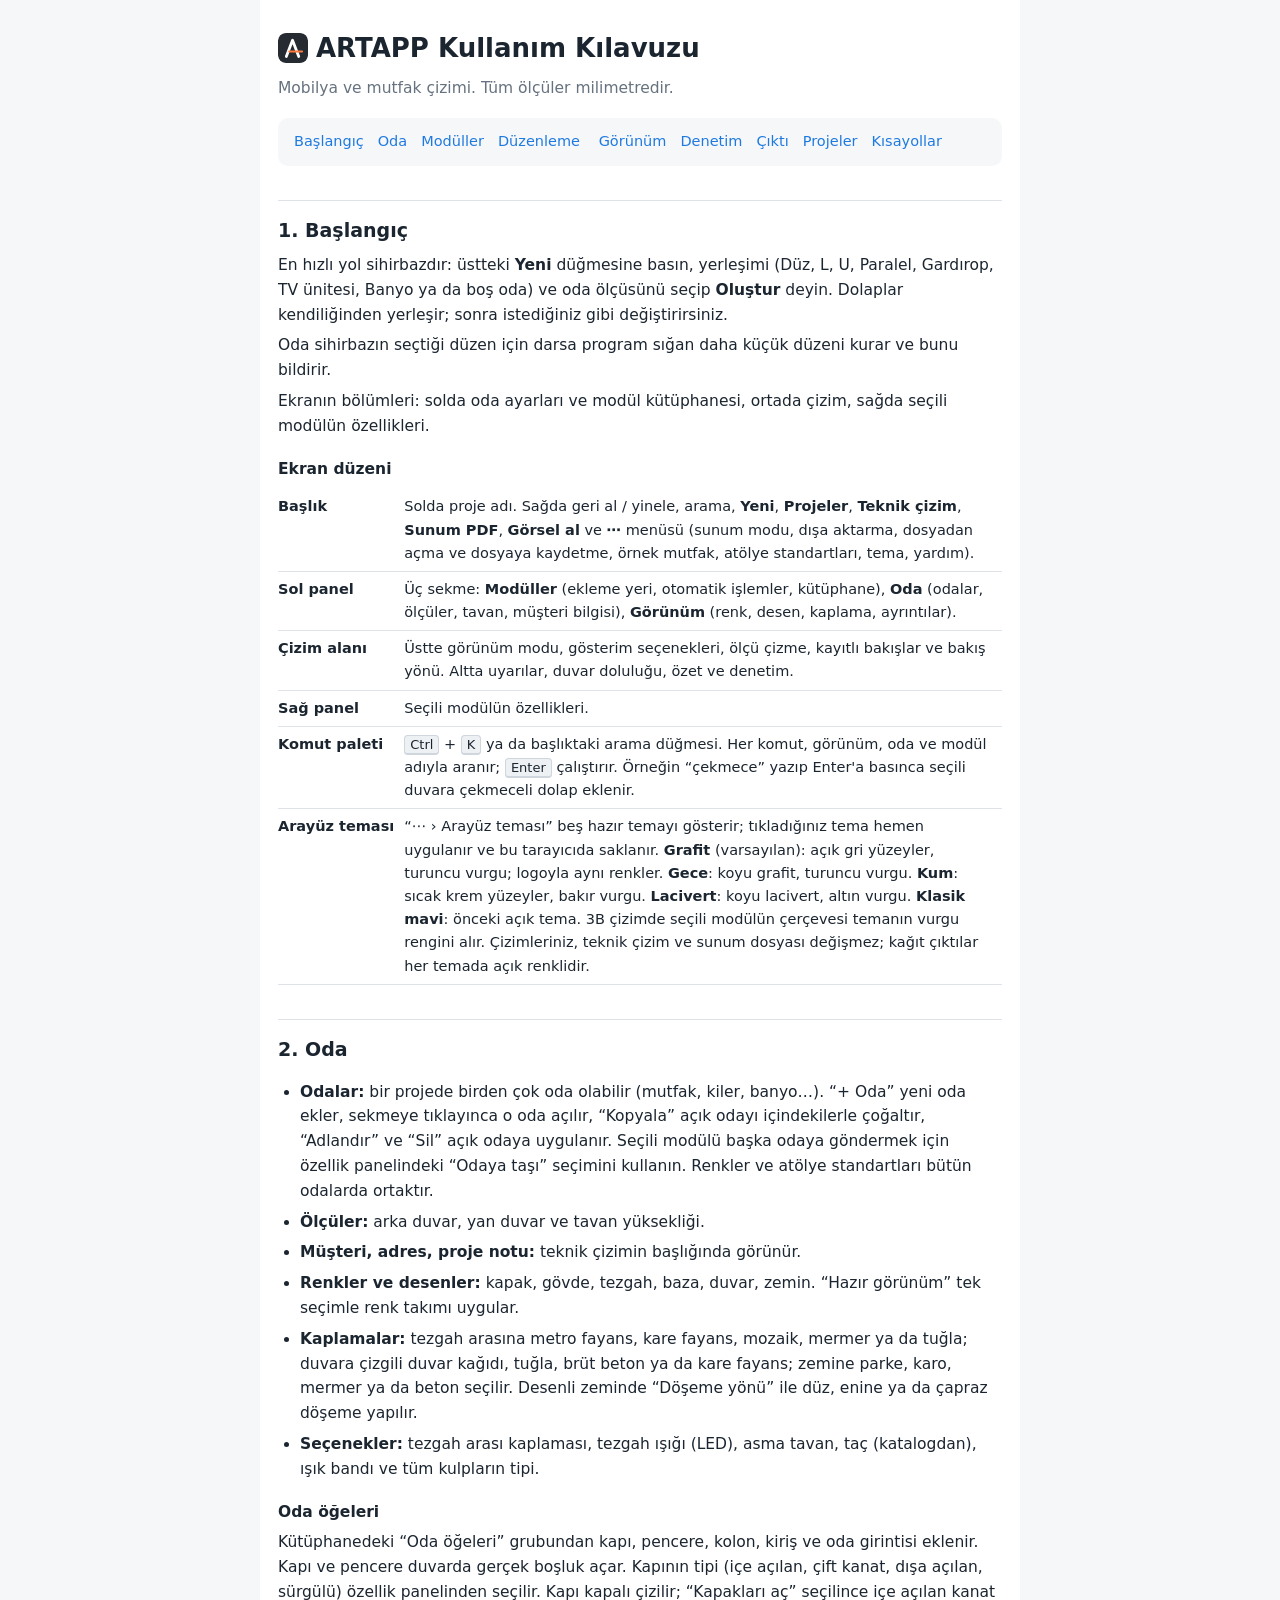
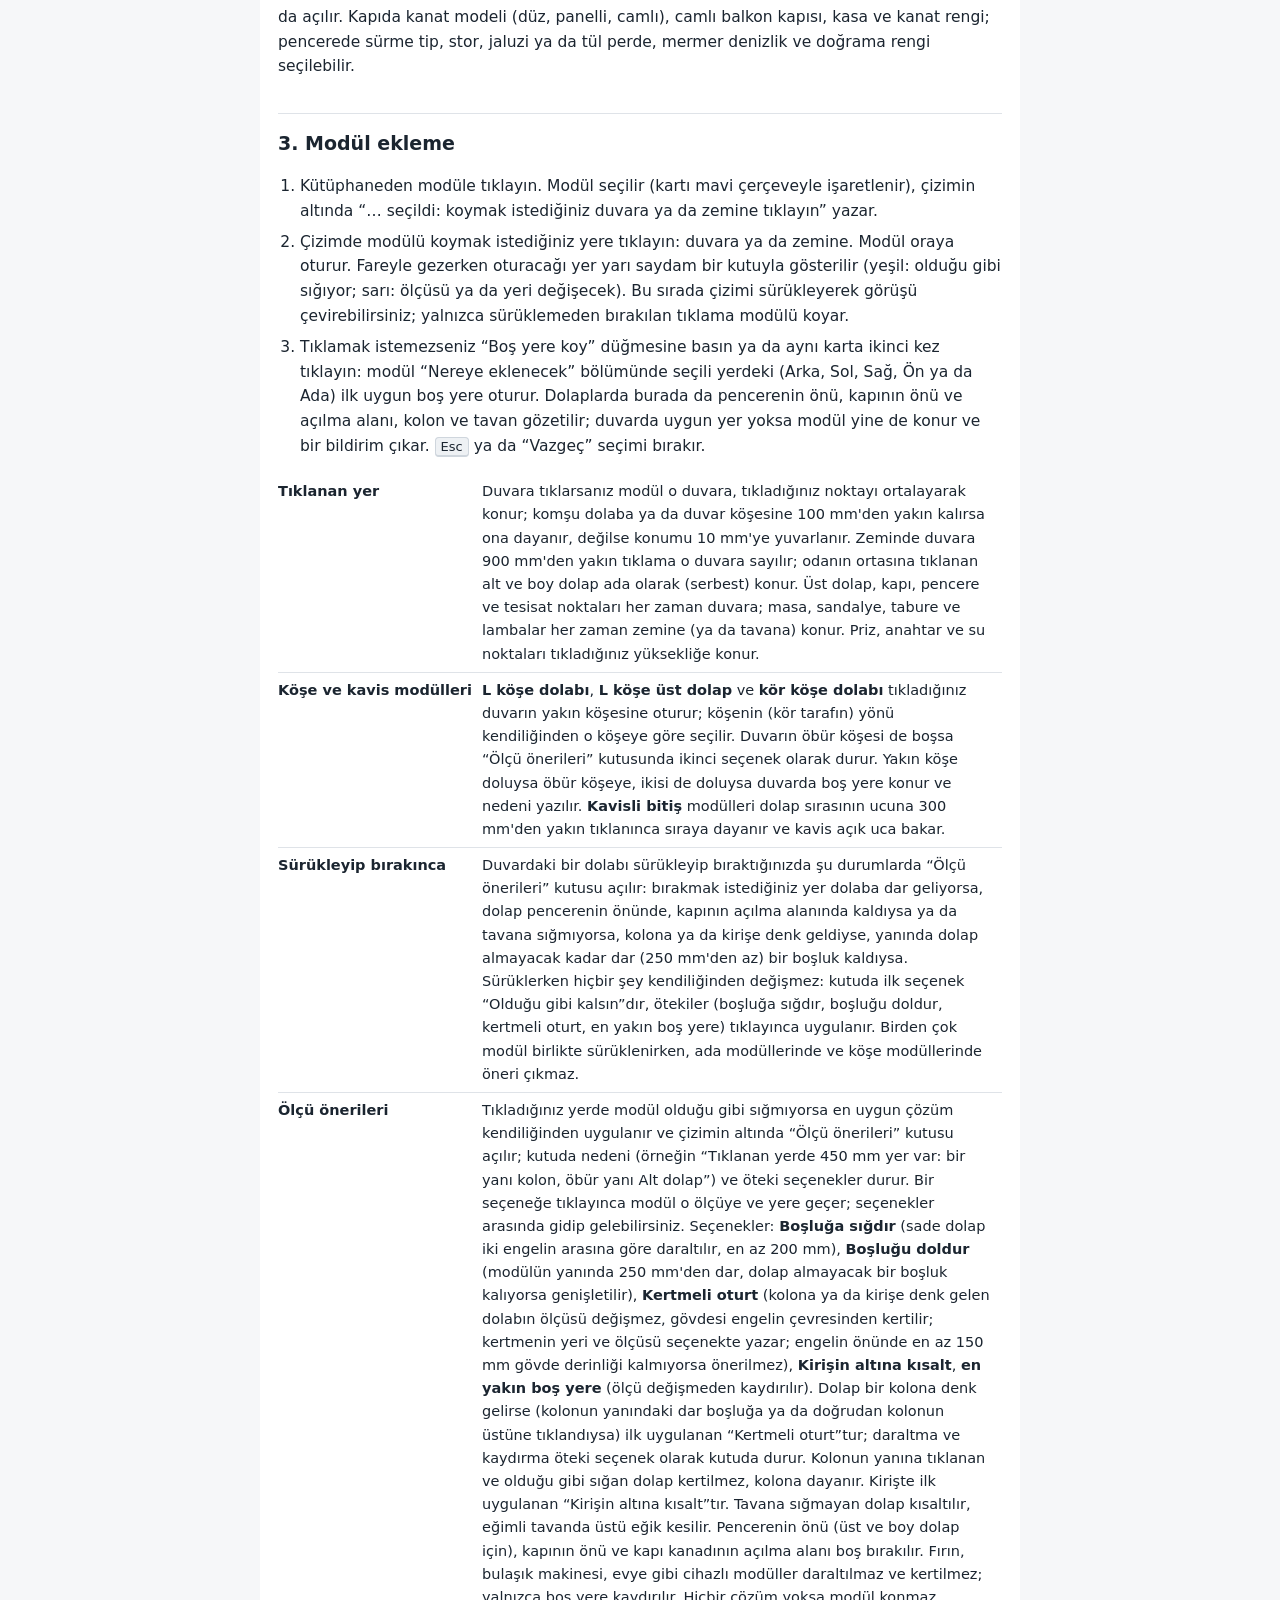
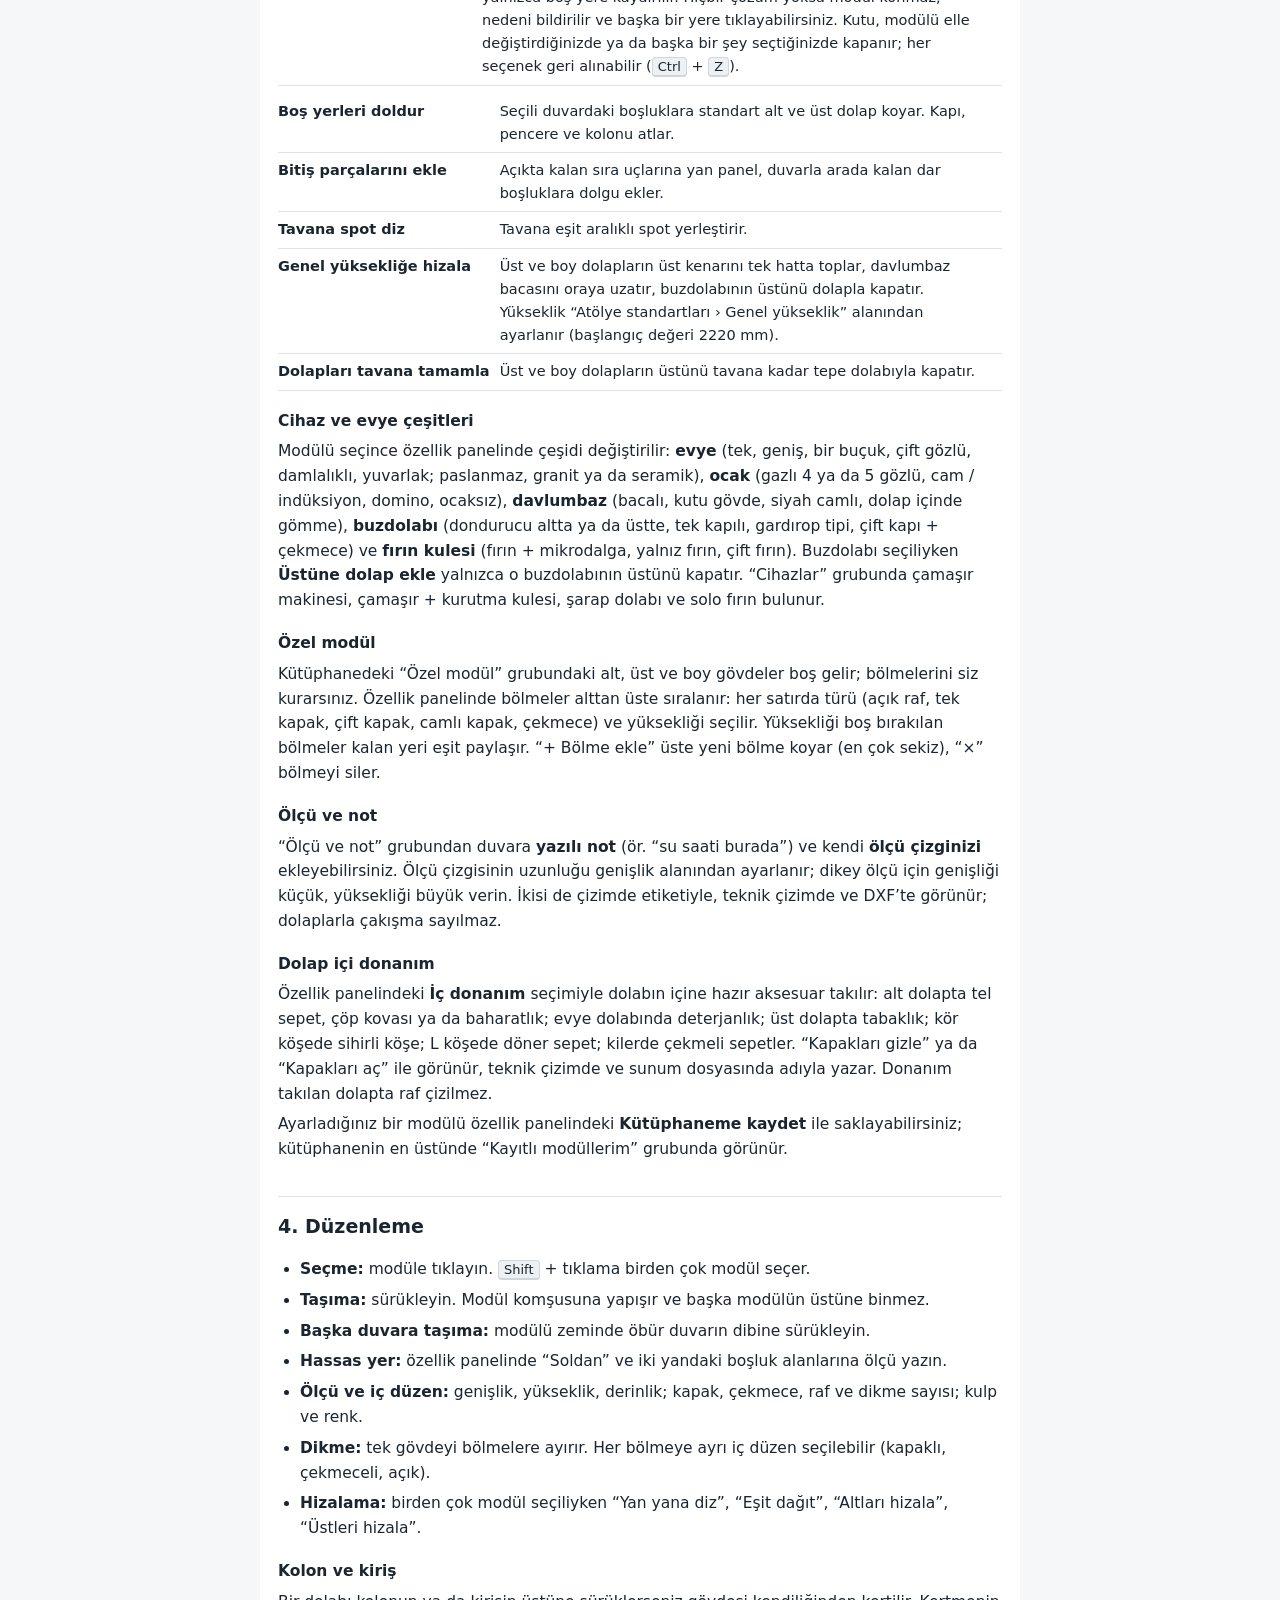
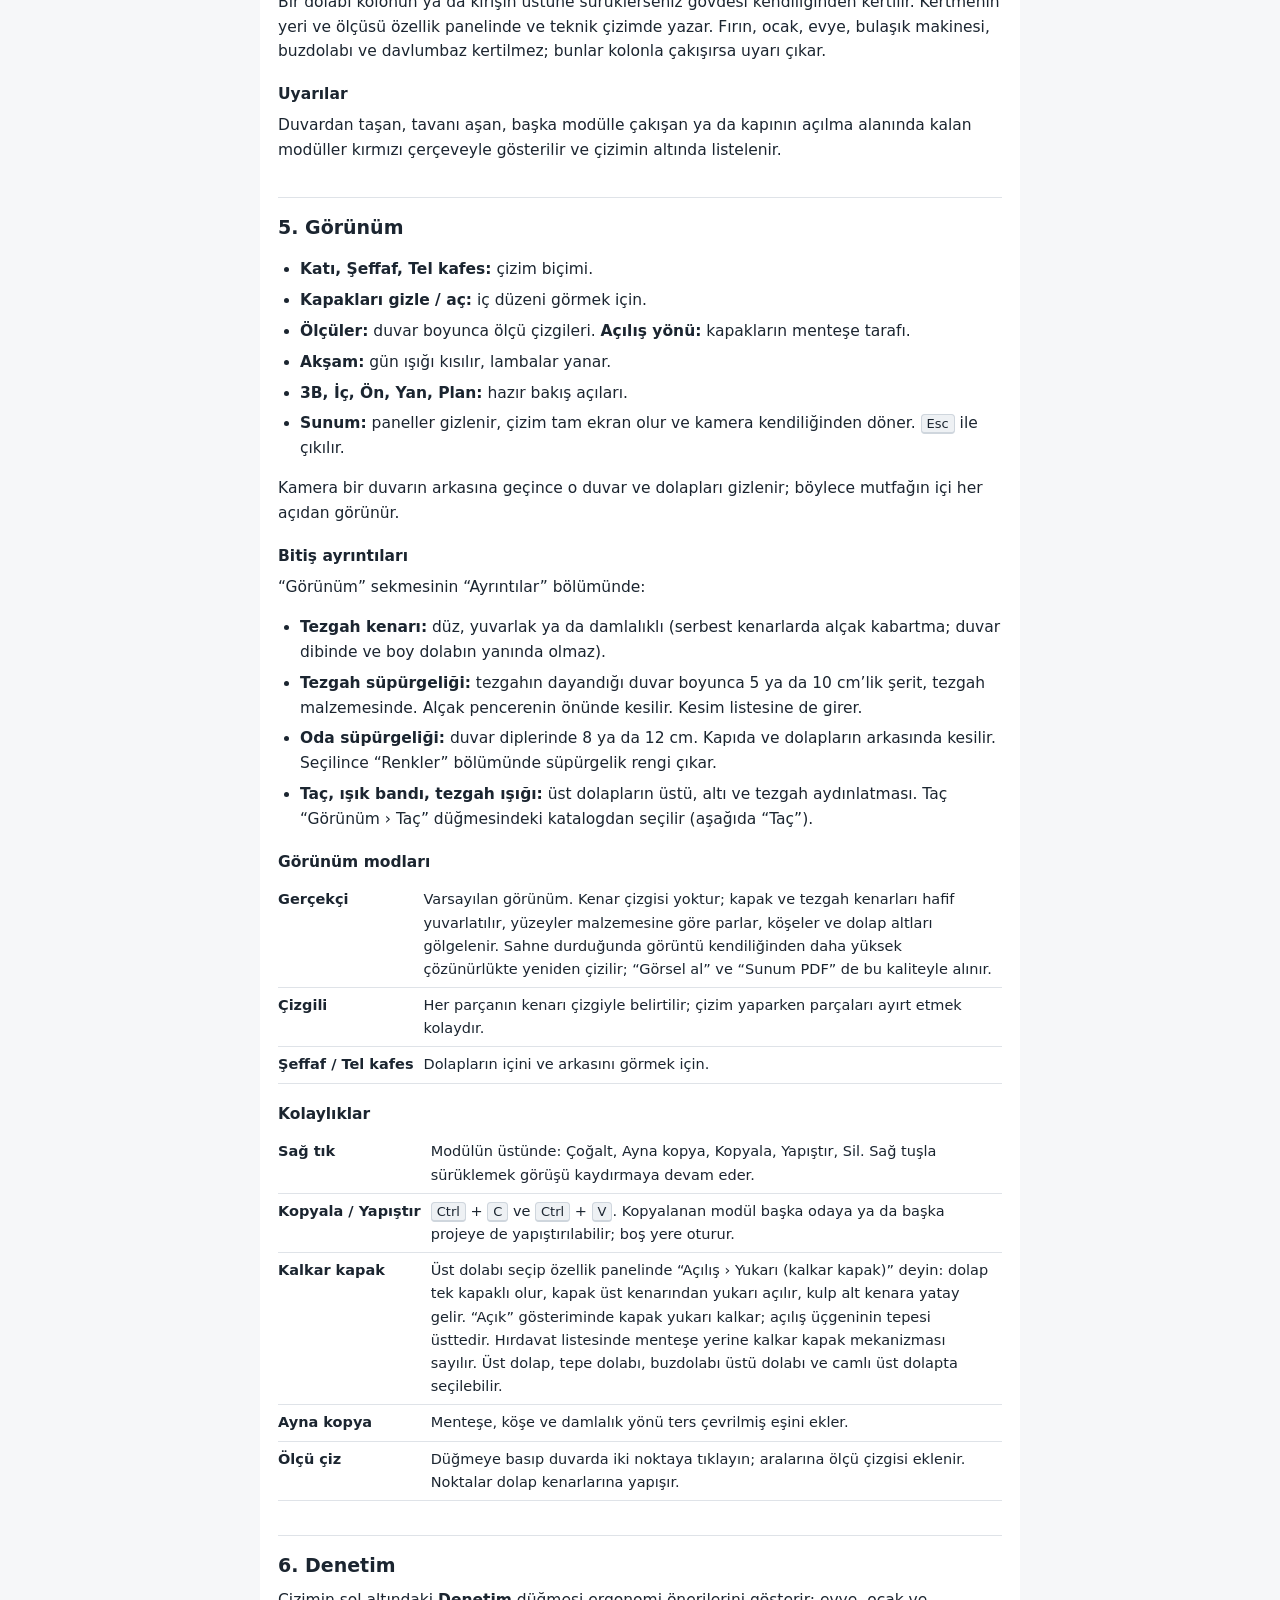
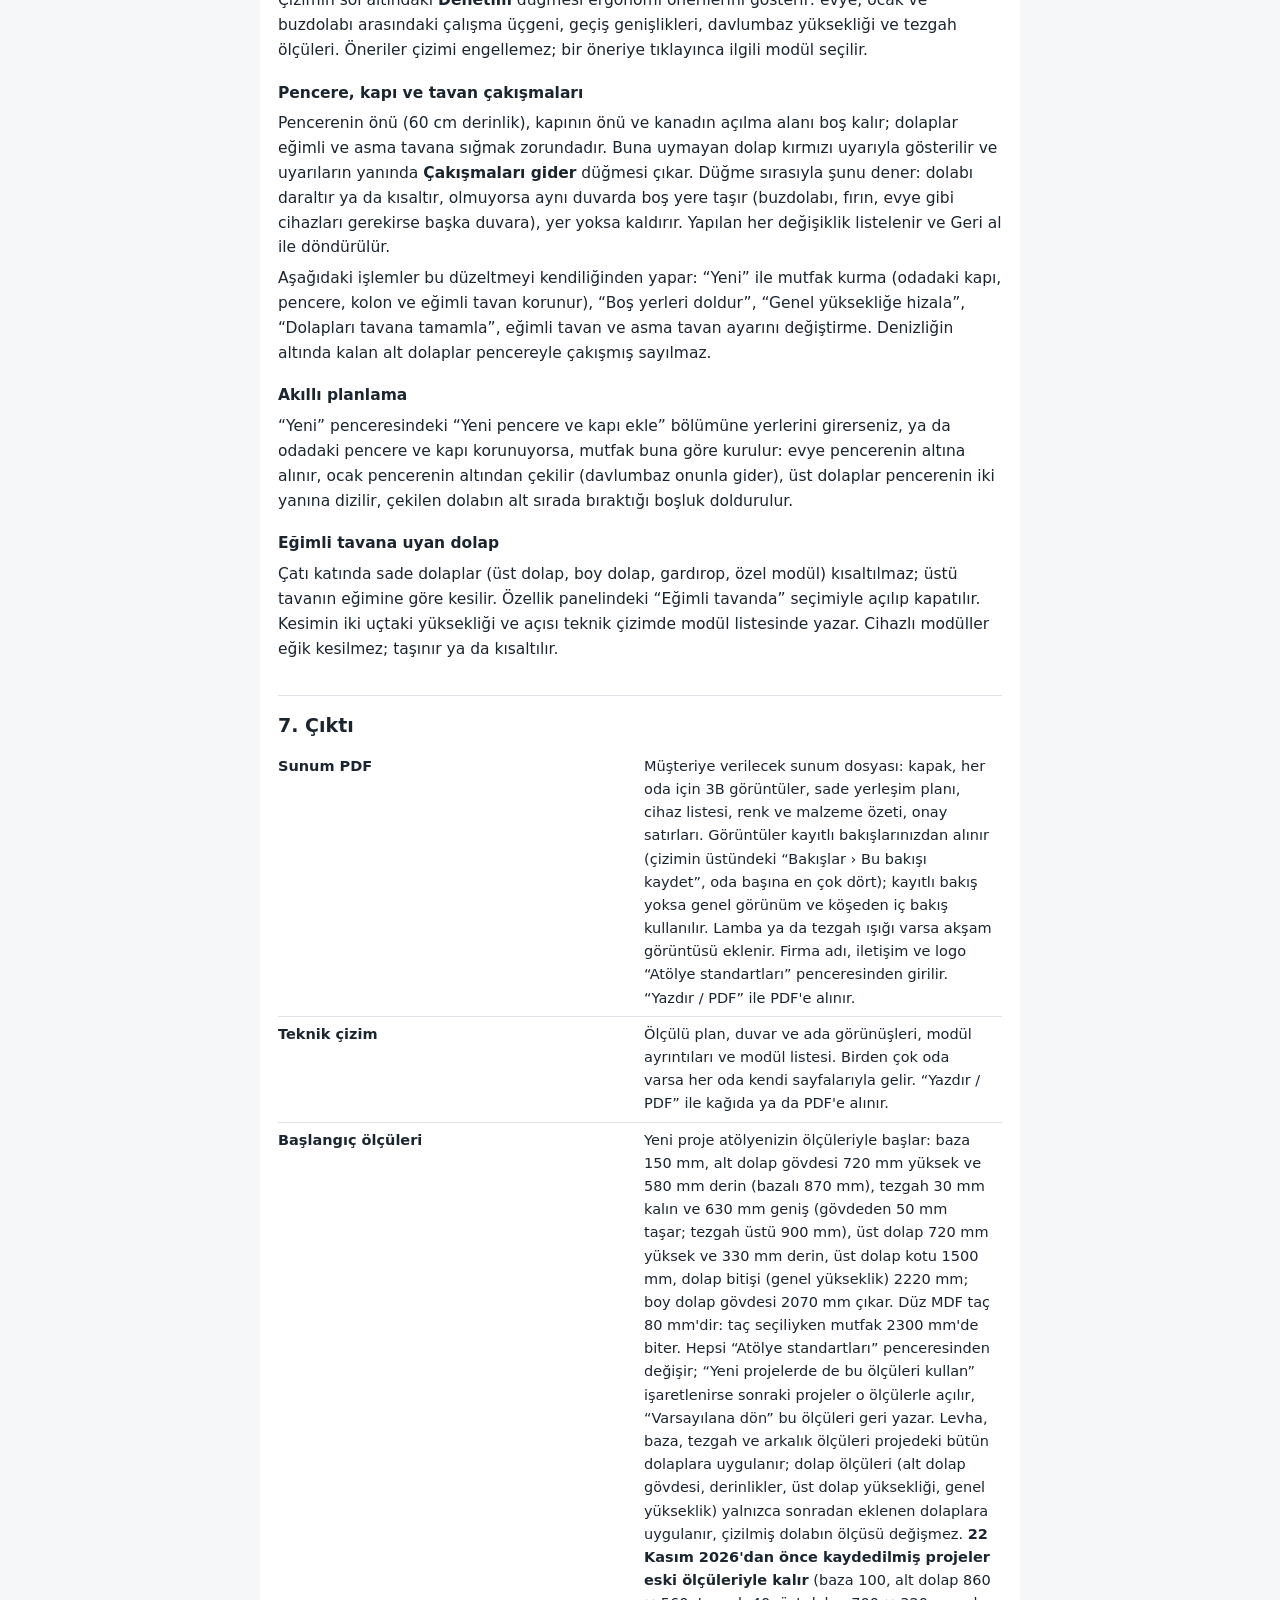
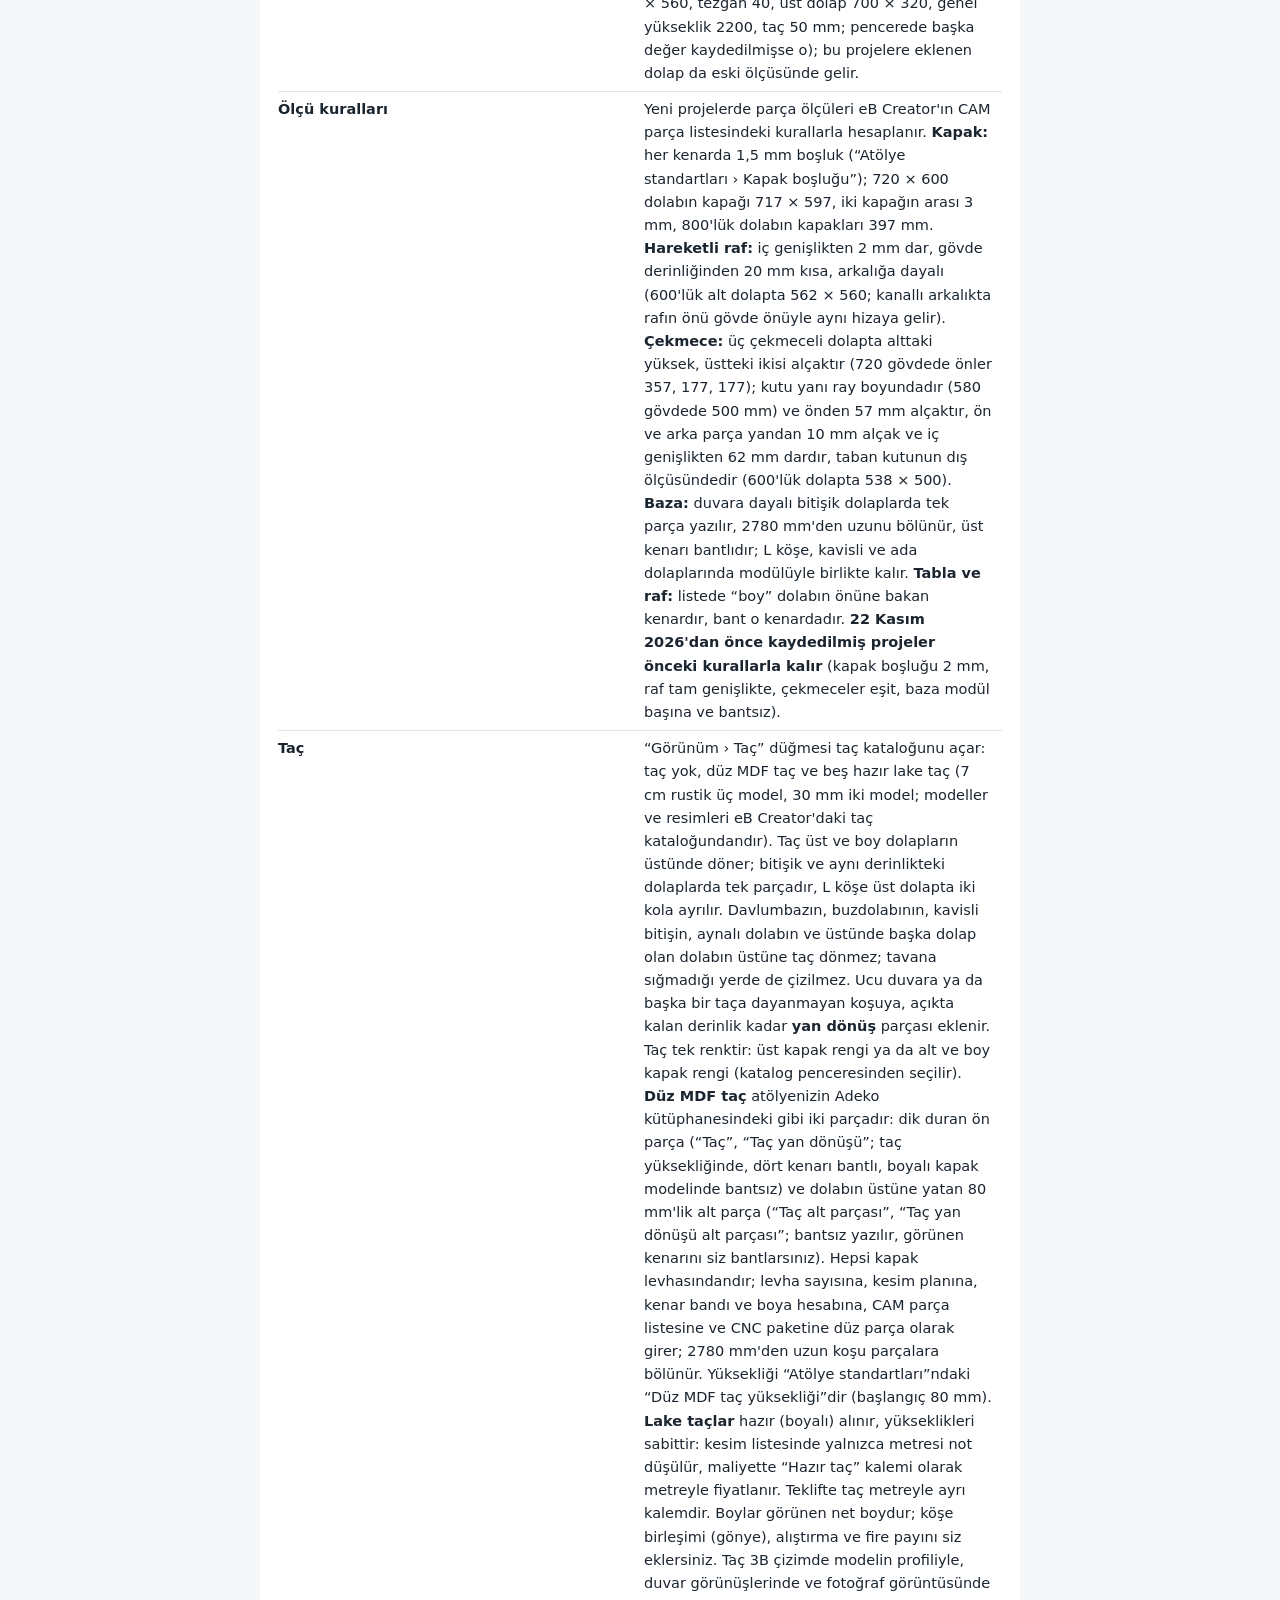
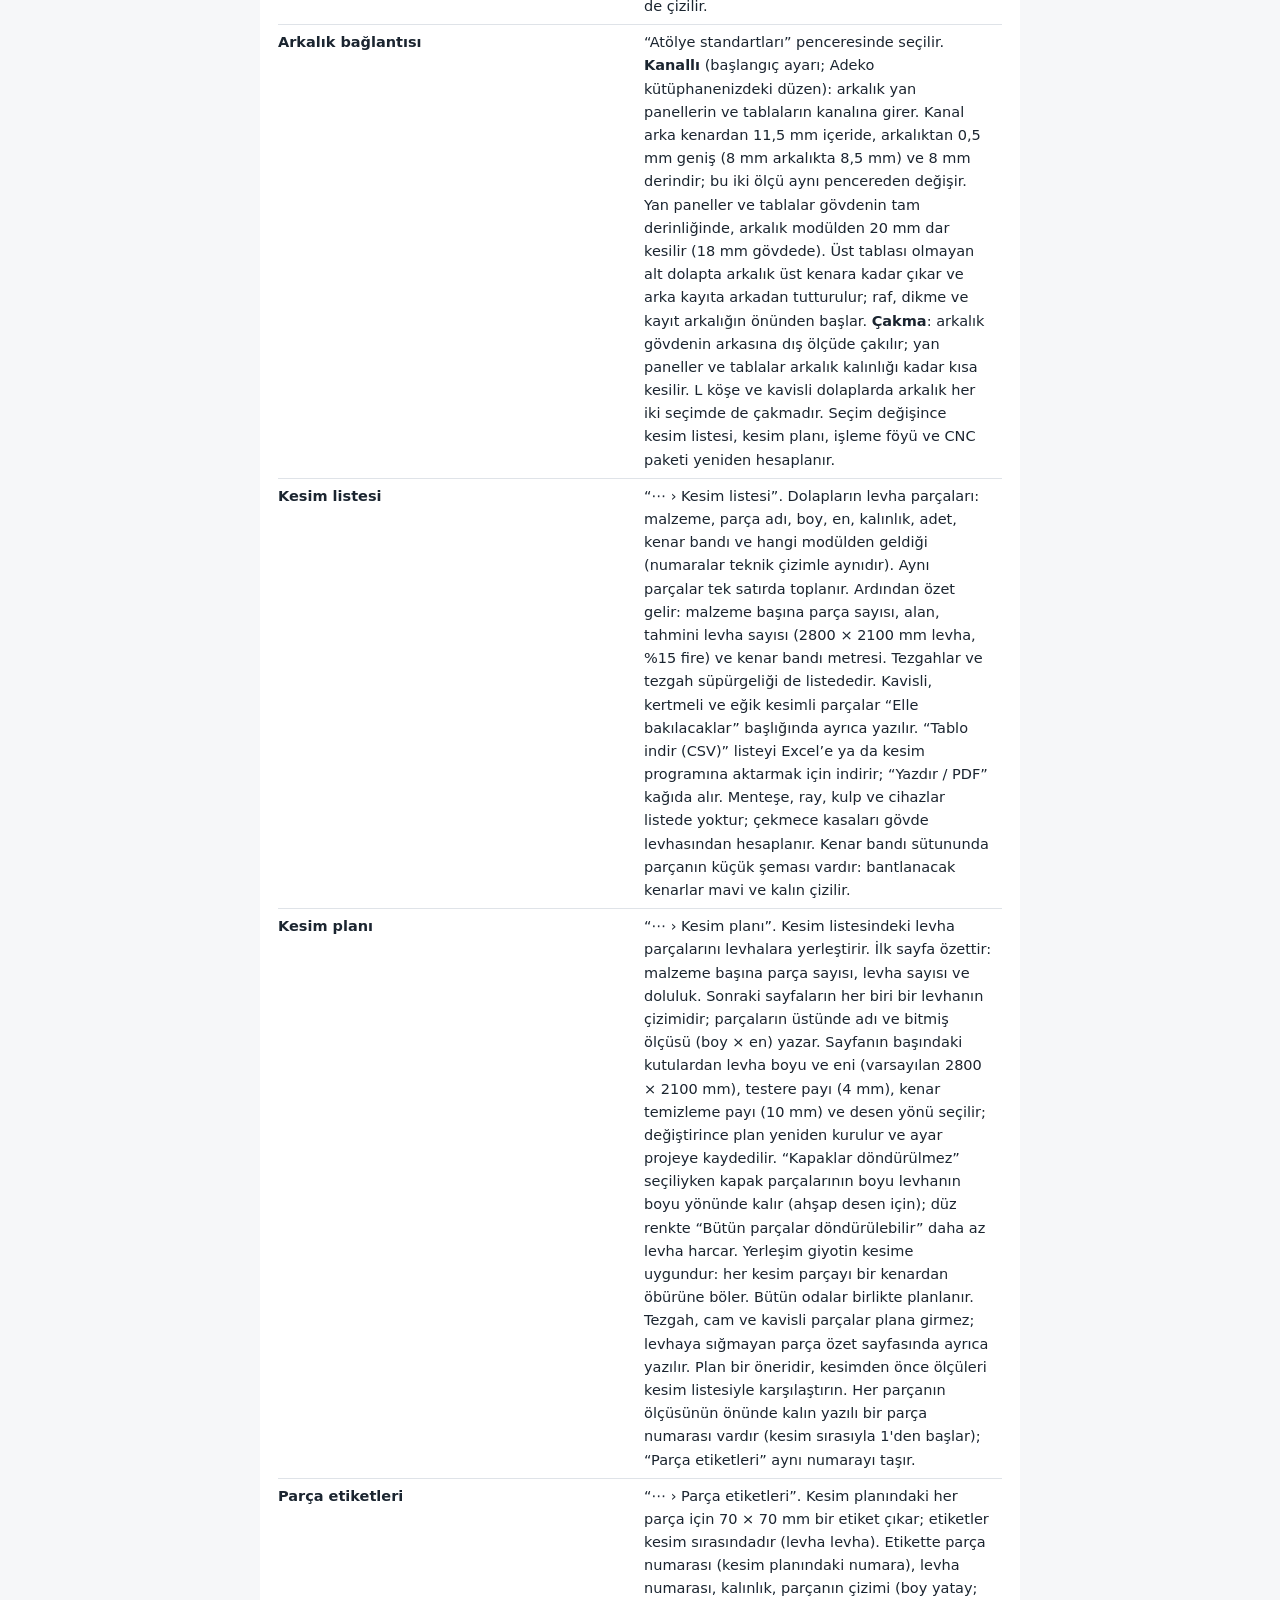
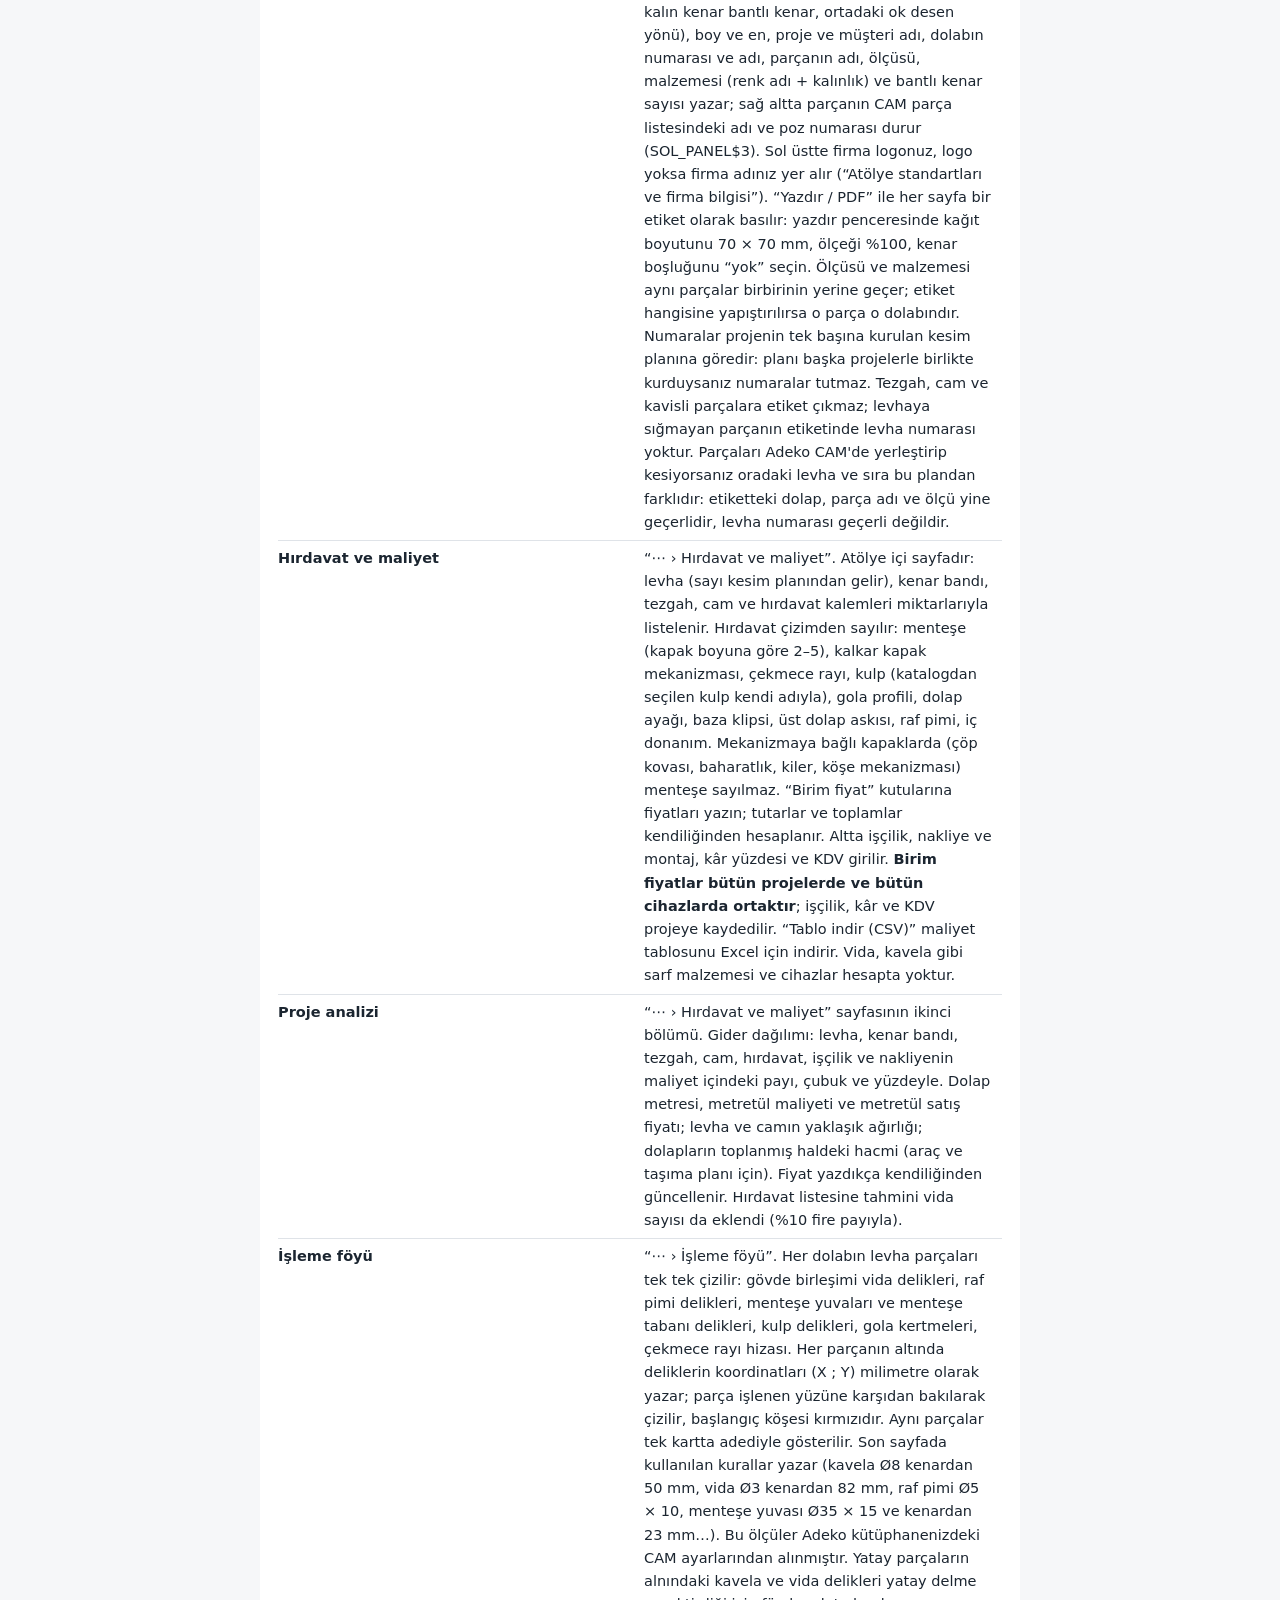
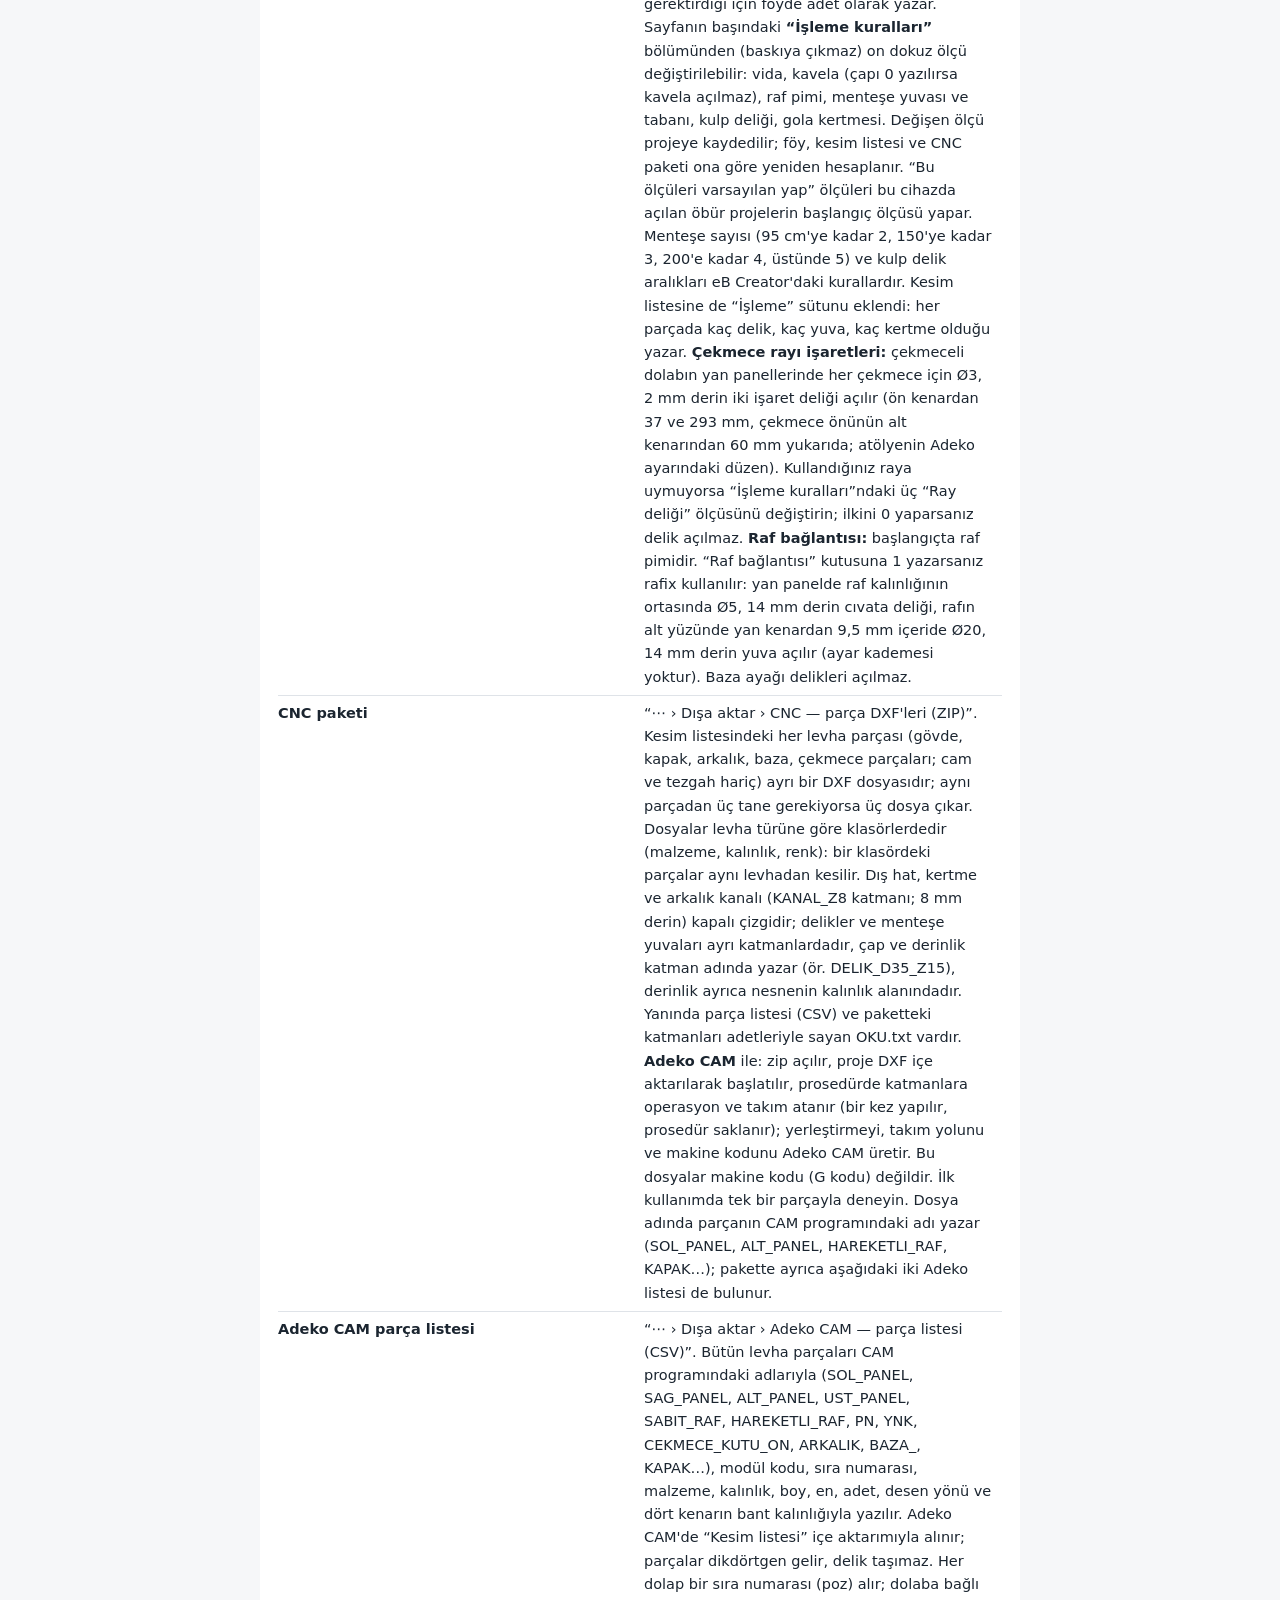
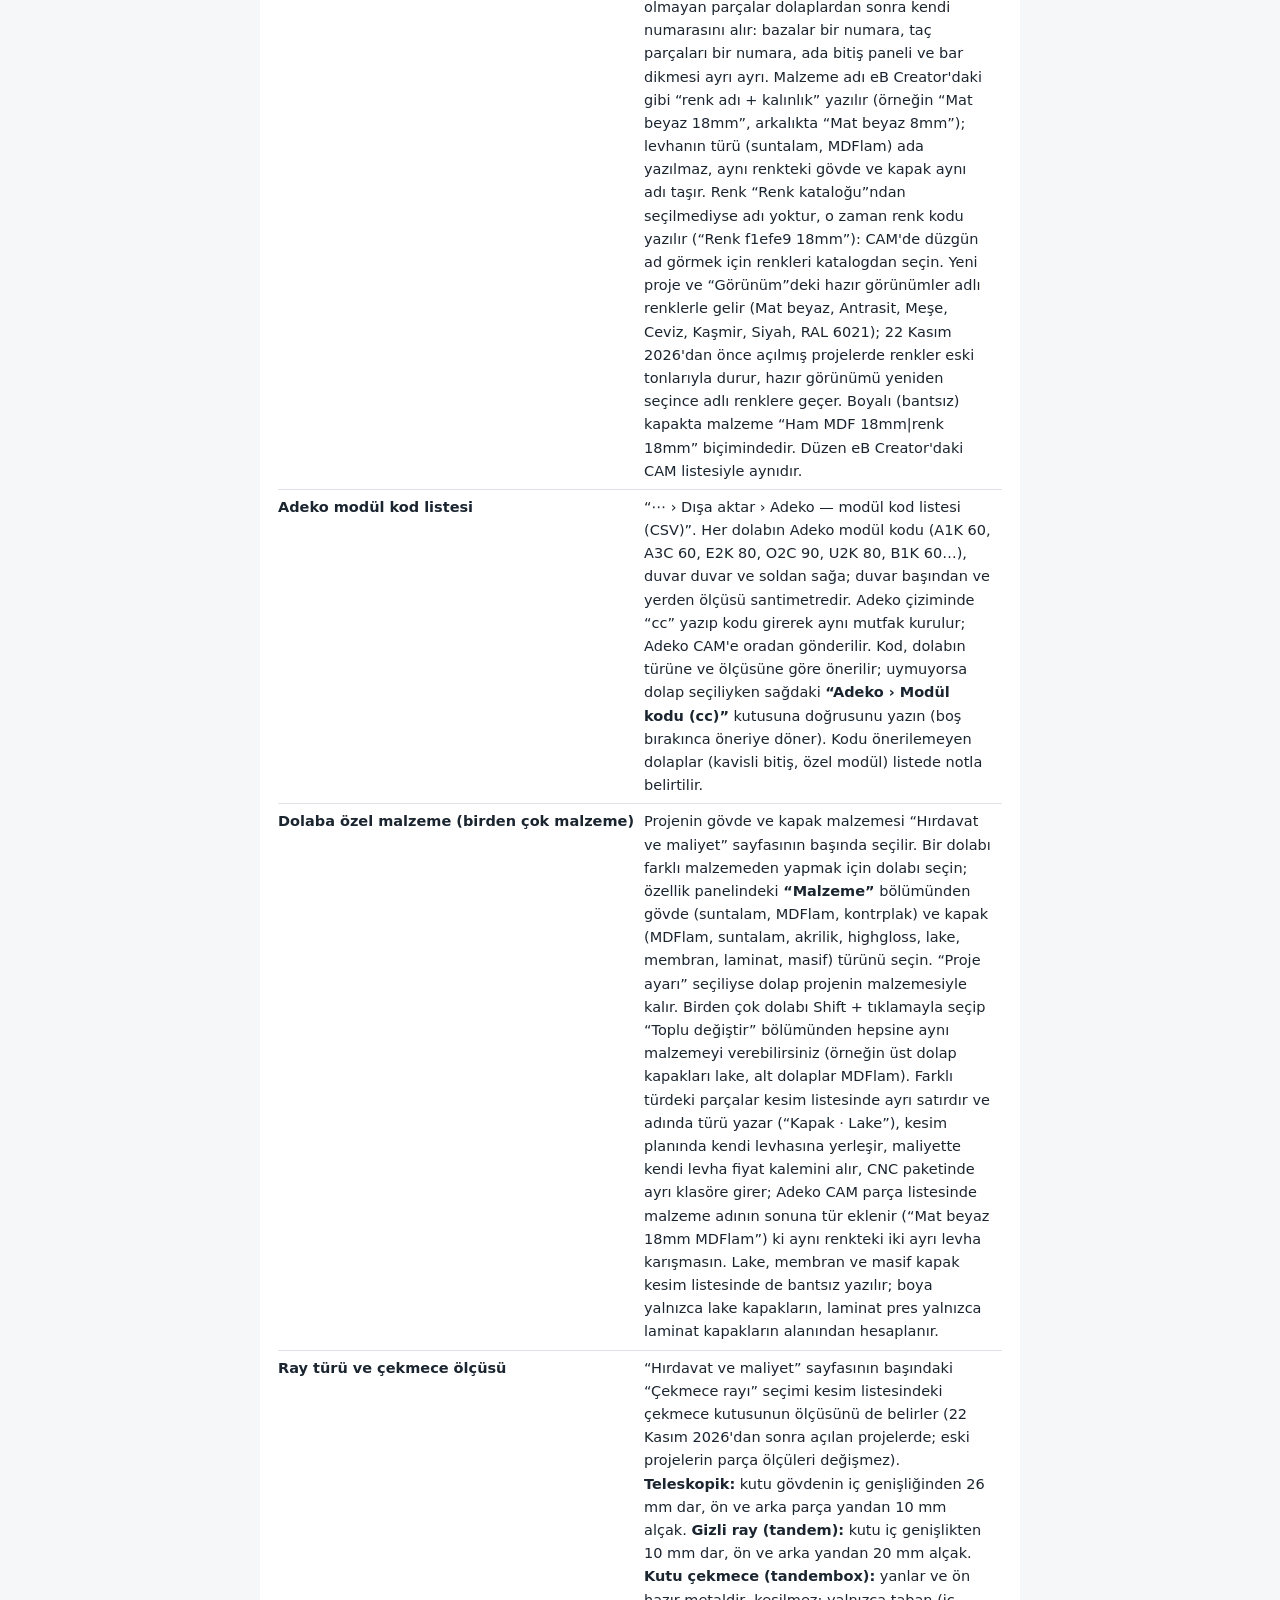
==== kilavuz.html @ 46cccc3e "ARTAPP yayın kopyası Tarayıcıda çalışan 3B mutfak ve mobilya çizim uygulaması. Bu kopya katalog resi" ====
<!doctype html>
<html lang="tr">
<head>
  <meta charset="utf-8">
  <meta name="viewport" content="width=device-width, initial-scale=1">
  <title>ARTAPP — Kullanım Kılavuzu</title>
  <style>
    :root { --yazi: #1b2530; --soluk: #66727f; --cizgi: #dfe3e8; --vurgu: #1f7ae0; }
    * { box-sizing: border-box; }
    body { margin: 0; font-family: system-ui, -apple-system, "Segoe UI", Roboto, sans-serif; color: var(--yazi); background: #f6f7f9; line-height: 1.6; font-size: 15.5px; }
    main { max-width: 760px; margin: 0 auto; padding: 28px 18px 60px; background: #fff; min-height: 100vh; }
    h1 { font-size: 26px; margin: 0 0 4px; }
    h2 { font-size: 19px; margin: 34px 0 8px; padding-top: 14px; border-top: 1px solid var(--cizgi); }
    h3 { font-size: 15.5px; margin: 18px 0 4px; }
    p, li { margin: 6px 0; }
    ul, ol { padding-left: 22px; }
    .giris { color: var(--soluk); margin-bottom: 18px; }
    nav { background: #f6f7f9; border-radius: 10px; padding: 12px 16px; font-size: 14.5px; }
    nav a { color: var(--vurgu); text-decoration: none; margin-right: 14px; white-space: nowrap; }
    kbd { font: inherit; font-size: 13px; background: #eef1f4; border: 1px solid #cfd6dd; border-bottom-width: 2px; border-radius: 4px; padding: 1px 5px; }
    table { border-collapse: collapse; width: 100%; font-size: 14.5px; margin: 8px 0; }
    th, td { text-align: left; padding: 6px 10px 6px 0; border-bottom: 1px solid var(--cizgi); vertical-align: top; }
    th { white-space: nowrap; font-weight: 600; }
    .not { background: #fff8e8; border-left: 3px solid #e0a82e; padding: 8px 12px; border-radius: 4px; font-size: 14.5px; }
    @media print { body { background: #fff; } nav { display: none; } h2 { break-after: avoid; } }
  </style>
</head>
<body>
<main>
  <h1><img src="simge.svg" alt="" width="30" height="30" style="vertical-align:-6px;margin-right:8px;border-radius:8px">ARTAPP Kullanım Kılavuzu</h1>
  <p class="giris">Mobilya ve mutfak çizimi. Tüm ölçüler milimetredir.</p>
  <nav>
    <a href="#baslangic">Başlangıç</a><a href="#oda">Oda</a><a href="#modul">Modüller</a><a href="#duzenle">Düzenleme</a>
    <a href="#gorunum">Görünüm</a><a href="#denetim">Denetim</a><a href="#cikti">Çıktı</a><a href="#proje">Projeler</a><a href="#kisayol">Kısayollar</a>
  </nav>

  <h2 id="baslangic">1. Başlangıç</h2>
  <p>En hızlı yol sihirbazdır: üstteki <b>Yeni</b> düğmesine basın, yerleşimi (Düz, L, U, Paralel, Gardırop, TV ünitesi, Banyo ya da boş oda) ve oda ölçüsünü seçip <b>Oluştur</b> deyin. Dolaplar kendiliğinden yerleşir; sonra istediğiniz gibi değiştirirsiniz.</p>
  <p>Oda sihirbazın seçtiği düzen için darsa program sığan daha küçük düzeni kurar ve bunu bildirir.</p>
  <p>Ekranın bölümleri: solda oda ayarları ve modül kütüphanesi, ortada çizim, sağda seçili modülün özellikleri.</p>

  <h3>Ekran düzeni</h3>
  <table>
    <tr><th>Başlık</th><td>Solda proje adı. Sağda geri al / yinele, arama, <b>Yeni</b>, <b>Projeler</b>, <b>Teknik çizim</b>, <b>Sunum PDF</b>, <b>Görsel al</b> ve <b>⋯</b> menüsü (sunum modu, dışa aktarma, dosyadan açma ve dosyaya kaydetme, örnek mutfak, atölye standartları, tema, yardım).</td></tr>
    <tr><th>Sol panel</th><td>Üç sekme: <b>Modüller</b> (ekleme yeri, otomatik işlemler, kütüphane), <b>Oda</b> (odalar, ölçüler, tavan, müşteri bilgisi), <b>Görünüm</b> (renk, desen, kaplama, ayrıntılar).</td></tr>
    <tr><th>Çizim alanı</th><td>Üstte görünüm modu, gösterim seçenekleri, ölçü çizme, kayıtlı bakışlar ve bakış yönü. Altta uyarılar, duvar doluluğu, özet ve denetim.</td></tr>
    <tr><th>Sağ panel</th><td>Seçili modülün özellikleri.</td></tr>
    <tr><th>Komut paleti</th><td><kbd>Ctrl</kbd> + <kbd>K</kbd> ya da başlıktaki arama düğmesi. Her komut, görünüm, oda ve modül adıyla aranır; <kbd>Enter</kbd> çalıştırır. Örneğin “çekmece” yazıp Enter'a basınca seçili duvara çekmeceli dolap eklenir.</td></tr>
    <tr><th>Arayüz teması</th><td>“⋯ › Arayüz teması” beş hazır temayı gösterir; tıkladığınız tema hemen uygulanır ve bu tarayıcıda saklanır. <b>Grafit</b> (varsayılan): açık gri yüzeyler, turuncu vurgu; logoyla aynı renkler. <b>Gece</b>: koyu grafit, turuncu vurgu. <b>Kum</b>: sıcak krem yüzeyler, bakır vurgu. <b>Lacivert</b>: koyu lacivert, altın vurgu. <b>Klasik mavi</b>: önceki açık tema. 3B çizimde seçili modülün çerçevesi temanın vurgu rengini alır. Çizimleriniz, teknik çizim ve sunum dosyası değişmez; kağıt çıktılar her temada açık renklidir.</td></tr>
  </table>

  <h2 id="oda">2. Oda</h2>
  <ul>
    <li><b>Odalar:</b> bir projede birden çok oda olabilir (mutfak, kiler, banyo…). “+ Oda” yeni oda ekler, sekmeye tıklayınca o oda açılır, “Kopyala” açık odayı içindekilerle çoğaltır, “Adlandır” ve “Sil” açık odaya uygulanır. Seçili modülü başka odaya göndermek için özellik panelindeki “Odaya taşı” seçimini kullanın. Renkler ve atölye standartları bütün odalarda ortaktır.</li>
    <li><b>Ölçüler:</b> arka duvar, yan duvar ve tavan yüksekliği.</li>
    <li><b>Müşteri, adres, proje notu:</b> teknik çizimin başlığında görünür.</li>
    <li><b>Renkler ve desenler:</b> kapak, gövde, tezgah, baza, duvar, zemin. “Hazır görünüm” tek seçimle renk takımı uygular.</li>
    <li><b>Kaplamalar:</b> tezgah arasına metro fayans, kare fayans, mozaik, mermer ya da tuğla; duvara çizgili duvar kağıdı, tuğla, brüt beton ya da kare fayans; zemine parke, karo, mermer ya da beton seçilir. Desenli zeminde “Döşeme yönü” ile düz, enine ya da çapraz döşeme yapılır.</li>
    <li><b>Seçenekler:</b> tezgah arası kaplaması, tezgah ışığı (LED), asma tavan, taç (katalogdan), ışık bandı ve tüm kulpların tipi.</li>
  </ul>
  <h3>Oda öğeleri</h3>
  <p>Kütüphanedeki “Oda öğeleri” grubundan kapı, pencere, kolon, kiriş ve oda girintisi eklenir. Kapı ve pencere duvarda gerçek boşluk açar. Kapının tipi (içe açılan, çift kanat, dışa açılan, sürgülü) özellik panelinden seçilir. Kapı kapalı çizilir; “Kapakları aç” seçilince içe açılan kanat da açılır. Kapıda kanat modeli (düz, panelli, camlı), camlı balkon kapısı, kasa ve kanat rengi; pencerede sürme tip, stor, jaluzi ya da tül perde, mermer denizlik ve doğrama rengi seçilebilir.</p>

  <h2 id="modul">3. Modül ekleme</h2>
  <ol>
    <li>Kütüphaneden modüle tıklayın. Modül seçilir (kartı mavi çerçeveyle işaretlenir), çizimin altında “… seçildi: koymak istediğiniz duvara ya da zemine tıklayın” yazar.</li>
    <li>Çizimde modülü koymak istediğiniz yere tıklayın: duvara ya da zemine. Modül oraya oturur. Fareyle gezerken oturacağı yer yarı saydam bir kutuyla gösterilir (yeşil: olduğu gibi sığıyor; sarı: ölçüsü ya da yeri değişecek). Bu sırada çizimi sürükleyerek görüşü çevirebilirsiniz; yalnızca sürüklemeden bırakılan tıklama modülü koyar.</li>
    <li>Tıklamak istemezseniz “Boş yere koy” düğmesine basın ya da aynı karta ikinci kez tıklayın: modül “Nereye eklenecek” bölümünde seçili yerdeki (Arka, Sol, Sağ, Ön ya da Ada) ilk uygun boş yere oturur. Dolaplarda burada da pencerenin önü, kapının önü ve açılma alanı, kolon ve tavan gözetilir; duvarda uygun yer yoksa modül yine de konur ve bir bildirim çıkar. <kbd>Esc</kbd> ya da “Vazgeç” seçimi bırakır.</li>
  </ol>
  <table>
    <tr><th>Tıklanan yer</th><td>Duvara tıklarsanız modül o duvara, tıkladığınız noktayı ortalayarak konur; komşu dolaba ya da duvar köşesine 100 mm'den yakın kalırsa ona dayanır, değilse konumu 10 mm'ye yuvarlanır. Zeminde duvara 900 mm'den yakın tıklama o duvara sayılır; odanın ortasına tıklanan alt ve boy dolap ada olarak (serbest) konur. Üst dolap, kapı, pencere ve tesisat noktaları her zaman duvara; masa, sandalye, tabure ve lambalar her zaman zemine (ya da tavana) konur. Priz, anahtar ve su noktaları tıkladığınız yüksekliğe konur.</td></tr>
    <tr><th>Köşe ve kavis modülleri</th><td><b>L köşe dolabı</b>, <b>L köşe üst dolap</b> ve <b>kör köşe dolabı</b> tıkladığınız duvarın yakın köşesine oturur; köşenin (kör tarafın) yönü kendiliğinden o köşeye göre seçilir. Duvarın öbür köşesi de boşsa “Ölçü önerileri” kutusunda ikinci seçenek olarak durur. Yakın köşe doluysa öbür köşeye, ikisi de doluysa duvarda boş yere konur ve nedeni yazılır. <b>Kavisli bitiş</b> modülleri dolap sırasının ucuna 300 mm'den yakın tıklanınca sıraya dayanır ve kavis açık uca bakar.</td></tr>
    <tr><th>Sürükleyip bırakınca</th><td>Duvardaki bir dolabı sürükleyip bıraktığınızda şu durumlarda “Ölçü önerileri” kutusu açılır: bırakmak istediğiniz yer dolaba dar geliyorsa, dolap pencerenin önünde, kapının açılma alanında kaldıysa ya da tavana sığmıyorsa, kolona ya da kirişe denk geldiyse, yanında dolap almayacak kadar dar (250 mm'den az) bir boşluk kaldıysa. Sürüklerken hiçbir şey kendiliğinden değişmez: kutuda ilk seçenek “Olduğu gibi kalsın”dır, ötekiler (boşluğa sığdır, boşluğu doldur, kertmeli oturt, en yakın boş yere) tıklayınca uygulanır. Birden çok modül birlikte sürüklenirken, ada modüllerinde ve köşe modüllerinde öneri çıkmaz.</td></tr>
    <tr><th>Ölçü önerileri</th><td>Tıkladığınız yerde modül olduğu gibi sığmıyorsa en uygun çözüm kendiliğinden uygulanır ve çizimin altında “Ölçü önerileri” kutusu açılır; kutuda nedeni (örneğin “Tıklanan yerde 450 mm yer var: bir yanı kolon, öbür yanı Alt dolap”) ve öteki seçenekler durur. Bir seçeneğe tıklayınca modül o ölçüye ve yere geçer; seçenekler arasında gidip gelebilirsiniz. Seçenekler: <b>Boşluğa sığdır</b> (sade dolap iki engelin arasına göre daraltılır, en az 200 mm), <b>Boşluğu doldur</b> (modülün yanında 250 mm'den dar, dolap almayacak bir boşluk kalıyorsa genişletilir), <b>Kertmeli oturt</b> (kolona ya da kirişe denk gelen dolabın ölçüsü değişmez, gövdesi engelin çevresinden kertilir; kertmenin yeri ve ölçüsü seçenekte yazar; engelin önünde en az 150 mm gövde derinliği kalmıyorsa önerilmez), <b>Kirişin altına kısalt</b>, <b>en yakın boş yere</b> (ölçü değişmeden kaydırılır). Dolap bir kolona denk gelirse (kolonun yanındaki dar boşluğa ya da doğrudan kolonun üstüne tıklandıysa) ilk uygulanan “Kertmeli oturt”tur; daraltma ve kaydırma öteki seçenek olarak kutuda durur. Kolonun yanına tıklanan ve olduğu gibi sığan dolap kertilmez, kolona dayanır. Kirişte ilk uygulanan “Kirişin altına kısalt”tır. Tavana sığmayan dolap kısaltılır, eğimli tavanda üstü eğik kesilir. Pencerenin önü (üst ve boy dolap için), kapının önü ve kapı kanadının açılma alanı boş bırakılır. Fırın, bulaşık makinesi, evye gibi cihazlı modüller daraltılmaz ve kertilmez; yalnızca boş yere kaydırılır. Hiçbir çözüm yoksa modül konmaz, nedeni bildirilir ve başka bir yere tıklayabilirsiniz. Kutu, modülü elle değiştirdiğinizde ya da başka bir şey seçtiğinizde kapanır; her seçenek geri alınabilir (<kbd>Ctrl</kbd> + <kbd>Z</kbd>).</td></tr>
  </table>
  <table>
    <tr><th>Boş yerleri doldur</th><td>Seçili duvardaki boşluklara standart alt ve üst dolap koyar. Kapı, pencere ve kolonu atlar.</td></tr>
    <tr><th>Bitiş parçalarını ekle</th><td>Açıkta kalan sıra uçlarına yan panel, duvarla arada kalan dar boşluklara dolgu ekler.</td></tr>
    <tr><th>Tavana spot diz</th><td>Tavana eşit aralıklı spot yerleştirir.</td></tr>
    <tr><th>Genel yüksekliğe hizala</th><td>Üst ve boy dolapların üst kenarını tek hatta toplar, davlumbaz bacasını oraya uzatır, buzdolabının üstünü dolapla kapatır. Yükseklik “Atölye standartları › Genel yükseklik” alanından ayarlanır (başlangıç değeri 2220 mm).</td></tr>
    <tr><th>Dolapları tavana tamamla</th><td>Üst ve boy dolapların üstünü tavana kadar tepe dolabıyla kapatır.</td></tr>
  </table>
  <h3>Cihaz ve evye çeşitleri</h3>
  <p>Modülü seçince özellik panelinde çeşidi değiştirilir: <b>evye</b> (tek, geniş, bir buçuk, çift gözlü, damlalıklı, yuvarlak; paslanmaz, granit ya da seramik), <b>ocak</b> (gazlı 4 ya da 5 gözlü, cam / indüksiyon, domino, ocaksız), <b>davlumbaz</b> (bacalı, kutu gövde, siyah camlı, dolap içinde gömme), <b>buzdolabı</b> (dondurucu altta ya da üstte, tek kapılı, gardırop tipi, çift kapı + çekmece) ve <b>fırın kulesi</b> (fırın + mikrodalga, yalnız fırın, çift fırın). Buzdolabı seçiliyken <b>Üstüne dolap ekle</b> yalnızca o buzdolabının üstünü kapatır. “Cihazlar” grubunda çamaşır makinesi, çamaşır + kurutma kulesi, şarap dolabı ve solo fırın bulunur.</p>
  <h3>Özel modül</h3>
  <p>Kütüphanedeki “Özel modül” grubundaki alt, üst ve boy gövdeler boş gelir; bölmelerini siz kurarsınız. Özellik panelinde bölmeler alttan üste sıralanır: her satırda türü (açık raf, tek kapak, çift kapak, camlı kapak, çekmece) ve yüksekliği seçilir. Yüksekliği boş bırakılan bölmeler kalan yeri eşit paylaşır. “+ Bölme ekle” üste yeni bölme koyar (en çok sekiz), “×” bölmeyi siler.</p>
  <h3>Ölçü ve not</h3>
  <p>“Ölçü ve not” grubundan duvara <b>yazılı not</b> (ör. “su saati burada”) ve kendi <b>ölçü çizginizi</b> ekleyebilirsiniz. Ölçü çizgisinin uzunluğu genişlik alanından ayarlanır; dikey ölçü için genişliği küçük, yüksekliği büyük verin. İkisi de çizimde etiketiyle, teknik çizimde ve DXF’te görünür; dolaplarla çakışma sayılmaz.</p>
  <h3>Dolap içi donanım</h3>
  <p>Özellik panelindeki <b>İç donanım</b> seçimiyle dolabın içine hazır aksesuar takılır: alt dolapta tel sepet, çöp kovası ya da baharatlık; evye dolabında deterjanlık; üst dolapta tabaklık; kör köşede sihirli köşe; L köşede döner sepet; kilerde çekmeli sepetler. “Kapakları gizle” ya da “Kapakları aç” ile görünür, teknik çizimde ve sunum dosyasında adıyla yazar. Donanım takılan dolapta raf çizilmez.</p>
  <p>Ayarladığınız bir modülü özellik panelindeki <b>Kütüphaneme kaydet</b> ile saklayabilirsiniz; kütüphanenin en üstünde “Kayıtlı modüllerim” grubunda görünür.</p>

  <h2 id="duzenle">4. Düzenleme</h2>
  <ul>
    <li><b>Seçme:</b> modüle tıklayın. <kbd>Shift</kbd> + tıklama birden çok modül seçer.</li>
    <li><b>Taşıma:</b> sürükleyin. Modül komşusuna yapışır ve başka modülün üstüne binmez.</li>
    <li><b>Başka duvara taşıma:</b> modülü zeminde öbür duvarın dibine sürükleyin.</li>
    <li><b>Hassas yer:</b> özellik panelinde “Soldan” ve iki yandaki boşluk alanlarına ölçü yazın.</li>
    <li><b>Ölçü ve iç düzen:</b> genişlik, yükseklik, derinlik; kapak, çekmece, raf ve dikme sayısı; kulp ve renk.</li>
    <li><b>Dikme:</b> tek gövdeyi bölmelere ayırır. Her bölmeye ayrı iç düzen seçilebilir (kapaklı, çekmeceli, açık).</li>
    <li><b>Hizalama:</b> birden çok modül seçiliyken “Yan yana diz”, “Eşit dağıt”, “Altları hizala”, “Üstleri hizala”.</li>
  </ul>
  <h3>Kolon ve kiriş</h3>
  <p>Bir dolabı kolonun ya da kirişin üstüne sürüklerseniz gövdesi kendiliğinden kertilir. Kertmenin yeri ve ölçüsü özellik panelinde ve teknik çizimde yazar. Fırın, ocak, evye, bulaşık makinesi, buzdolabı ve davlumbaz kertilmez; bunlar kolonla çakışırsa uyarı çıkar.</p>
  <h3>Uyarılar</h3>
  <p>Duvardan taşan, tavanı aşan, başka modülle çakışan ya da kapının açılma alanında kalan modüller kırmızı çerçeveyle gösterilir ve çizimin altında listelenir.</p>

  <h2 id="gorunum">5. Görünüm</h2>
  <ul>
    <li><b>Katı, Şeffaf, Tel kafes:</b> çizim biçimi.</li>
    <li><b>Kapakları gizle / aç:</b> iç düzeni görmek için.</li>
    <li><b>Ölçüler:</b> duvar boyunca ölçü çizgileri. <b>Açılış yönü:</b> kapakların menteşe tarafı.</li>
    <li><b>Akşam:</b> gün ışığı kısılır, lambalar yanar.</li>
    <li><b>3B, İç, Ön, Yan, Plan:</b> hazır bakış açıları.</li>
    <li><b>Sunum:</b> paneller gizlenir, çizim tam ekran olur ve kamera kendiliğinden döner. <kbd>Esc</kbd> ile çıkılır.</li>
  </ul>
  <p>Kamera bir duvarın arkasına geçince o duvar ve dolapları gizlenir; böylece mutfağın içi her açıdan görünür.</p>
  <h3>Bitiş ayrıntıları</h3>
  <p>“Görünüm” sekmesinin “Ayrıntılar” bölümünde:</p>
  <ul>
    <li><b>Tezgah kenarı:</b> düz, yuvarlak ya da damlalıklı (serbest kenarlarda alçak kabartma; duvar dibinde ve boy dolabın yanında olmaz).</li>
    <li><b>Tezgah süpürgeliği:</b> tezgahın dayandığı duvar boyunca 5 ya da 10 cm’lik şerit, tezgah malzemesinde. Alçak pencerenin önünde kesilir. Kesim listesine de girer.</li>
    <li><b>Oda süpürgeliği:</b> duvar diplerinde 8 ya da 12 cm. Kapıda ve dolapların arkasında kesilir. Seçilince “Renkler” bölümünde süpürgelik rengi çıkar.</li>
    <li><b>Taç, ışık bandı, tezgah ışığı:</b> üst dolapların üstü, altı ve tezgah aydınlatması. Taç “Görünüm › Taç” düğmesindeki katalogdan seçilir (aşağıda “Taç”).</li>
  </ul>

  <h3>Görünüm modları</h3>
  <table>
    <tr><th>Gerçekçi</th><td>Varsayılan görünüm. Kenar çizgisi yoktur; kapak ve tezgah kenarları hafif yuvarlatılır, yüzeyler malzemesine göre parlar, köşeler ve dolap altları gölgelenir. Sahne durduğunda görüntü kendiliğinden daha yüksek çözünürlükte yeniden çizilir; “Görsel al” ve “Sunum PDF” de bu kaliteyle alınır.</td></tr>
    <tr><th>Çizgili</th><td>Her parçanın kenarı çizgiyle belirtilir; çizim yaparken parçaları ayırt etmek kolaydır.</td></tr>
    <tr><th>Şeffaf / Tel kafes</th><td>Dolapların içini ve arkasını görmek için.</td></tr>
  </table>
  <h3>Kolaylıklar</h3>
  <table>
    <tr><th>Sağ tık</th><td>Modülün üstünde: Çoğalt, Ayna kopya, Kopyala, Yapıştır, Sil. Sağ tuşla sürüklemek görüşü kaydırmaya devam eder.</td></tr>
    <tr><th>Kopyala / Yapıştır</th><td><kbd>Ctrl</kbd> + <kbd>C</kbd> ve <kbd>Ctrl</kbd> + <kbd>V</kbd>. Kopyalanan modül başka odaya ya da başka projeye de yapıştırılabilir; boş yere oturur.</td></tr>
    <tr><th>Kalkar kapak</th><td>Üst dolabı seçip özellik panelinde “Açılış › Yukarı (kalkar kapak)” deyin: dolap tek kapaklı olur, kapak üst kenarından yukarı açılır, kulp alt kenara yatay gelir. “Açık” gösteriminde kapak yukarı kalkar; açılış üçgeninin tepesi üsttedir. Hırdavat listesinde menteşe yerine kalkar kapak mekanizması sayılır. Üst dolap, tepe dolabı, buzdolabı üstü dolabı ve camlı üst dolapta seçilebilir.</td></tr>
    <tr><th>Ayna kopya</th><td>Menteşe, köşe ve damlalık yönü ters çevrilmiş eşini ekler.</td></tr>
    <tr><th>Ölçü çiz</th><td>Düğmeye basıp duvarda iki noktaya tıklayın; aralarına ölçü çizgisi eklenir. Noktalar dolap kenarlarına yapışır.</td></tr>
  </table>

  <h2 id="denetim">6. Denetim</h2>
  <p>Çizimin sol altındaki <b>Denetim</b> düğmesi ergonomi önerilerini gösterir: evye, ocak ve buzdolabı arasındaki çalışma üçgeni, geçiş genişlikleri, davlumbaz yüksekliği ve tezgah ölçüleri. Öneriler çizimi engellemez; bir öneriye tıklayınca ilgili modül seçilir.</p>
  <h3>Pencere, kapı ve tavan çakışmaları</h3>
  <p>Pencerenin önü (60 cm derinlik), kapının önü ve kanadın açılma alanı boş kalır; dolaplar eğimli ve asma tavana sığmak zorundadır. Buna uymayan dolap kırmızı uyarıyla gösterilir ve uyarıların yanında <b>Çakışmaları gider</b> düğmesi çıkar. Düğme sırasıyla şunu dener: dolabı daraltır ya da kısaltır, olmuyorsa aynı duvarda boş yere taşır (buzdolabı, fırın, evye gibi cihazları gerekirse başka duvara), yer yoksa kaldırır. Yapılan her değişiklik listelenir ve Geri al ile döndürülür.</p>
  <p>Aşağıdaki işlemler bu düzeltmeyi kendiliğinden yapar: “Yeni” ile mutfak kurma (odadaki kapı, pencere, kolon ve eğimli tavan korunur), “Boş yerleri doldur”, “Genel yüksekliğe hizala”, “Dolapları tavana tamamla”, eğimli tavan ve asma tavan ayarını değiştirme. Denizliğin altında kalan alt dolaplar pencereyle çakışmış sayılmaz.</p>
  <h3>Akıllı planlama</h3>
  <p>“Yeni” penceresindeki “Yeni pencere ve kapı ekle” bölümüne yerlerini girerseniz, ya da odadaki pencere ve kapı korunuyorsa, mutfak buna göre kurulur: evye pencerenin altına alınır, ocak pencerenin altından çekilir (davlumbaz onunla gider), üst dolaplar pencerenin iki yanına dizilir, çekilen dolabın alt sırada bıraktığı boşluk doldurulur.</p>
  <h3>Eğimli tavana uyan dolap</h3>
  <p>Çatı katında sade dolaplar (üst dolap, boy dolap, gardırop, özel modül) kısaltılmaz; üstü tavanın eğimine göre kesilir. Özellik panelindeki “Eğimli tavanda” seçimiyle açılıp kapatılır. Kesimin iki uçtaki yüksekliği ve açısı teknik çizimde modül listesinde yazar. Cihazlı modüller eğik kesilmez; taşınır ya da kısaltılır.</p>

  <h2 id="cikti">7. Çıktı</h2>
  <table>
    <tr><th>Sunum PDF</th><td>Müşteriye verilecek sunum dosyası: kapak, her oda için 3B görüntüler, sade yerleşim planı, cihaz listesi, renk ve malzeme özeti, onay satırları. Görüntüler kayıtlı bakışlarınızdan alınır (çizimin üstündeki “Bakışlar › Bu bakışı kaydet”, oda başına en çok dört); kayıtlı bakış yoksa genel görünüm ve köşeden iç bakış kullanılır. Lamba ya da tezgah ışığı varsa akşam görüntüsü eklenir. Firma adı, iletişim ve logo “Atölye standartları” penceresinden girilir. “Yazdır / PDF” ile PDF'e alınır.</td></tr>
    <tr><th>Teknik çizim</th><td>Ölçülü plan, duvar ve ada görünüşleri, modül ayrıntıları ve modül listesi. Birden çok oda varsa her oda kendi sayfalarıyla gelir. “Yazdır / PDF” ile kağıda ya da PDF'e alınır.</td></tr>
    <tr><th>Başlangıç ölçüleri</th><td>Yeni proje atölyenizin ölçüleriyle başlar: baza 150 mm, alt dolap gövdesi 720 mm yüksek ve 580 mm derin (bazalı 870 mm), tezgah 30 mm kalın ve 630 mm geniş (gövdeden 50 mm taşar; tezgah üstü 900 mm), üst dolap 720 mm yüksek ve 330 mm derin, üst dolap kotu 1500 mm, dolap bitişi (genel yükseklik) 2220 mm; boy dolap gövdesi 2070 mm çıkar. Düz MDF taç 80 mm'dir: taç seçiliyken mutfak 2300 mm'de biter. Hepsi “Atölye standartları” penceresinden değişir; “Yeni projelerde de bu ölçüleri kullan” işaretlenirse sonraki projeler o ölçülerle açılır, “Varsayılana dön” bu ölçüleri geri yazar. Levha, baza, tezgah ve arkalık ölçüleri projedeki bütün dolaplara uygulanır; dolap ölçüleri (alt dolap gövdesi, derinlikler, üst dolap yüksekliği, genel yükseklik) yalnızca sonradan eklenen dolaplara uygulanır, çizilmiş dolabın ölçüsü değişmez. <b>22 Kasım 2026'dan önce kaydedilmiş projeler eski ölçüleriyle kalır</b> (baza 100, alt dolap 860 × 560, tezgah 40, üst dolap 700 × 320, genel yükseklik 2200, taç 50 mm; pencerede başka değer kaydedilmişse o); bu projelere eklenen dolap da eski ölçüsünde gelir.</td></tr>
    <tr><th>Ölçü kuralları</th><td>Yeni projelerde parça ölçüleri eB Creator'ın CAM parça listesindeki kurallarla hesaplanır. <b>Kapak:</b> her kenarda 1,5 mm boşluk (“Atölye standartları › Kapak boşluğu”); 720 × 600 dolabın kapağı 717 × 597, iki kapağın arası 3 mm, 800'lük dolabın kapakları 397 mm. <b>Hareketli raf:</b> iç genişlikten 2 mm dar, gövde derinliğinden 20 mm kısa, arkalığa dayalı (600'lük alt dolapta 562 × 560; kanallı arkalıkta rafın önü gövde önüyle aynı hizaya gelir). <b>Çekmece:</b> üç çekmeceli dolapta alttaki yüksek, üstteki ikisi alçaktır (720 gövdede önler 357, 177, 177); kutu yanı ray boyundadır (580 gövdede 500 mm) ve önden 57 mm alçaktır, ön ve arka parça yandan 10 mm alçak ve iç genişlikten 62 mm dardır, taban kutunun dış ölçüsündedir (600'lük dolapta 538 × 500). <b>Baza:</b> duvara dayalı bitişik dolaplarda tek parça yazılır, 2780 mm'den uzunu bölünür, üst kenarı bantlıdır; L köşe, kavisli ve ada dolaplarında modülüyle birlikte kalır. <b>Tabla ve raf:</b> listede “boy” dolabın önüne bakan kenardır, bant o kenardadır. <b>22 Kasım 2026'dan önce kaydedilmiş projeler önceki kurallarla kalır</b> (kapak boşluğu 2 mm, raf tam genişlikte, çekmeceler eşit, baza modül başına ve bantsız).</td></tr>
    <tr><th>Taç</th><td>“Görünüm › Taç” düğmesi taç kataloğunu açar: taç yok, düz MDF taç ve beş hazır lake taç (7 cm rustik üç model, 30 mm iki model; modeller ve resimleri eB Creator'daki taç kataloğundandır). Taç üst ve boy dolapların üstünde döner; bitişik ve aynı derinlikteki dolaplarda tek parçadır, L köşe üst dolapta iki kola ayrılır. Davlumbazın, buzdolabının, kavisli bitişin, aynalı dolabın ve üstünde başka dolap olan dolabın üstüne taç dönmez; tavana sığmadığı yerde de çizilmez. Ucu duvara ya da başka bir taça dayanmayan koşuya, açıkta kalan derinlik kadar <b>yan dönüş</b> parçası eklenir. Taç tek renktir: üst kapak rengi ya da alt ve boy kapak rengi (katalog penceresinden seçilir). <b>Düz MDF taç</b> atölyenizin Adeko kütüphanesindeki gibi iki parçadır: dik duran ön parça (“Taç”, “Taç yan dönüşü”; taç yüksekliğinde, dört kenarı bantlı, boyalı kapak modelinde bantsız) ve dolabın üstüne yatan 80 mm'lik alt parça (“Taç alt parçası”, “Taç yan dönüşü alt parçası”; bantsız yazılır, görünen kenarını siz bantlarsınız). Hepsi kapak levhasındandır; levha sayısına, kesim planına, kenar bandı ve boya hesabına, CAM parça listesine ve CNC paketine düz parça olarak girer; 2780 mm'den uzun koşu parçalara bölünür. Yüksekliği “Atölye standartları”ndaki “Düz MDF taç yüksekliği”dir (başlangıç 80 mm). <b>Lake taçlar</b> hazır (boyalı) alınır, yükseklikleri sabittir: kesim listesinde yalnızca metresi not düşülür, maliyette “Hazır taç” kalemi olarak metreyle fiyatlanır. Teklifte taç metreyle ayrı kalemdir. Boylar görünen net boydur; köşe birleşimi (gönye), alıştırma ve fire payını siz eklersiniz. Taç 3B çizimde modelin profiliyle, duvar görünüşlerinde ve fotoğraf görüntüsünde de çizilir.</td></tr>
    <tr><th>Arkalık bağlantısı</th><td>“Atölye standartları” penceresinde seçilir. <b>Kanallı</b> (başlangıç ayarı; Adeko kütüphanenizdeki düzen): arkalık yan panellerin ve tablaların kanalına girer. Kanal arka kenardan 11,5 mm içeride, arkalıktan 0,5 mm geniş (8 mm arkalıkta 8,5 mm) ve 8 mm derindir; bu iki ölçü aynı pencereden değişir. Yan paneller ve tablalar gövdenin tam derinliğinde, arkalık modülden 20 mm dar kesilir (18 mm gövdede). Üst tablası olmayan alt dolapta arkalık üst kenara kadar çıkar ve arka kayıta arkadan tutturulur; raf, dikme ve kayıt arkalığın önünden başlar. <b>Çakma</b>: arkalık gövdenin arkasına dış ölçüde çakılır; yan paneller ve tablalar arkalık kalınlığı kadar kısa kesilir. L köşe ve kavisli dolaplarda arkalık her iki seçimde de çakmadır. Seçim değişince kesim listesi, kesim planı, işleme föyü ve CNC paketi yeniden hesaplanır.</td></tr>
    <tr><th>Kesim listesi</th><td>“⋯ › Kesim listesi”. Dolapların levha parçaları: malzeme, parça adı, boy, en, kalınlık, adet, kenar bandı ve hangi modülden geldiği (numaralar teknik çizimle aynıdır). Aynı parçalar tek satırda toplanır. Ardından özet gelir: malzeme başına parça sayısı, alan, tahmini levha sayısı (2800 × 2100 mm levha, %15 fire) ve kenar bandı metresi. Tezgahlar ve tezgah süpürgeliği de listededir. Kavisli, kertmeli ve eğik kesimli parçalar “Elle bakılacaklar” başlığında ayrıca yazılır. “Tablo indir (CSV)” listeyi Excel’e ya da kesim programına aktarmak için indirir; “Yazdır / PDF” kağıda alır. Menteşe, ray, kulp ve cihazlar listede yoktur; çekmece kasaları gövde levhasından hesaplanır. Kenar bandı sütununda parçanın küçük şeması vardır: bantlanacak kenarlar mavi ve kalın çizilir.</td></tr>
    <tr><th>Kesim planı</th><td>“⋯ › Kesim planı”. Kesim listesindeki levha parçalarını levhalara yerleştirir. İlk sayfa özettir: malzeme başına parça sayısı, levha sayısı ve doluluk. Sonraki sayfaların her biri bir levhanın çizimidir; parçaların üstünde adı ve bitmiş ölçüsü (boy × en) yazar. Sayfanın başındaki kutulardan levha boyu ve eni (varsayılan 2800 × 2100 mm), testere payı (4 mm), kenar temizleme payı (10 mm) ve desen yönü seçilir; değiştirince plan yeniden kurulur ve ayar projeye kaydedilir. “Kapaklar döndürülmez” seçiliyken kapak parçalarının boyu levhanın boyu yönünde kalır (ahşap desen için); düz renkte “Bütün parçalar döndürülebilir” daha az levha harcar. Yerleşim giyotin kesime uygundur: her kesim parçayı bir kenardan öbürüne böler. Bütün odalar birlikte planlanır. Tezgah, cam ve kavisli parçalar plana girmez; levhaya sığmayan parça özet sayfasında ayrıca yazılır. Plan bir öneridir, kesimden önce ölçüleri kesim listesiyle karşılaştırın. Her parçanın ölçüsünün önünde kalın yazılı bir parça numarası vardır (kesim sırasıyla 1'den başlar); “Parça etiketleri” aynı numarayı taşır.</td></tr>
    <tr><th>Parça etiketleri</th><td>“⋯ › Parça etiketleri”. Kesim planındaki her parça için 70 × 70 mm bir etiket çıkar; etiketler kesim sırasındadır (levha levha). Etikette parça numarası (kesim planındaki numara), levha numarası, kalınlık, parçanın çizimi (boy yatay; kalın kenar bantlı kenar, ortadaki ok desen yönü), boy ve en, proje ve müşteri adı, dolabın numarası ve adı, parçanın adı, ölçüsü, malzemesi (renk adı + kalınlık) ve bantlı kenar sayısı yazar; sağ altta parçanın CAM parça listesindeki adı ve poz numarası durur (SOL_PANEL$3). Sol üstte firma logonuz, logo yoksa firma adınız yer alır (“Atölye standartları ve firma bilgisi”). “Yazdır / PDF” ile her sayfa bir etiket olarak basılır: yazdır penceresinde kağıt boyutunu 70 × 70 mm, ölçeği %100, kenar boşluğunu “yok” seçin. Ölçüsü ve malzemesi aynı parçalar birbirinin yerine geçer; etiket hangisine yapıştırılırsa o parça o dolabındır. Numaralar projenin tek başına kurulan kesim planına göredir: planı başka projelerle birlikte kurduysanız numaralar tutmaz. Tezgah, cam ve kavisli parçalara etiket çıkmaz; levhaya sığmayan parçanın etiketinde levha numarası yoktur. Parçaları Adeko CAM'de yerleştirip kesiyorsanız oradaki levha ve sıra bu plandan farklıdır: etiketteki dolap, parça adı ve ölçü yine geçerlidir, levha numarası geçerli değildir.</td></tr>
    <tr><th>Hırdavat ve maliyet</th><td>“⋯ › Hırdavat ve maliyet”. Atölye içi sayfadır: levha (sayı kesim planından gelir), kenar bandı, tezgah, cam ve hırdavat kalemleri miktarlarıyla listelenir. Hırdavat çizimden sayılır: menteşe (kapak boyuna göre 2–5), kalkar kapak mekanizması, çekmece rayı, kulp (katalogdan seçilen kulp kendi adıyla), gola profili, dolap ayağı, baza klipsi, üst dolap askısı, raf pimi, iç donanım. Mekanizmaya bağlı kapaklarda (çöp kovası, baharatlık, kiler, köşe mekanizması) menteşe sayılmaz. “Birim fiyat” kutularına fiyatları yazın; tutarlar ve toplamlar kendiliğinden hesaplanır. Altta işçilik, nakliye ve montaj, kâr yüzdesi ve KDV girilir. <b>Birim fiyatlar bütün projelerde ve bütün cihazlarda ortaktır</b>; işçilik, kâr ve KDV projeye kaydedilir. “Tablo indir (CSV)” maliyet tablosunu Excel için indirir. Vida, kavela gibi sarf malzemesi ve cihazlar hesapta yoktur.</td></tr>
    <tr><th>Proje analizi</th><td>“⋯ › Hırdavat ve maliyet” sayfasının ikinci bölümü. Gider dağılımı: levha, kenar bandı, tezgah, cam, hırdavat, işçilik ve nakliyenin maliyet içindeki payı, çubuk ve yüzdeyle. Dolap metresi, metretül maliyeti ve metretül satış fiyatı; levha ve camın yaklaşık ağırlığı; dolapların toplanmış haldeki hacmi (araç ve taşıma planı için). Fiyat yazdıkça kendiliğinden güncellenir. Hırdavat listesine tahmini vida sayısı da eklendi (%10 fire payıyla).</td></tr>
    <tr><th>İşleme föyü</th><td>“⋯ › İşleme föyü”. Her dolabın levha parçaları tek tek çizilir: gövde birleşimi vida delikleri, raf pimi delikleri, menteşe yuvaları ve menteşe tabanı delikleri, kulp delikleri, gola kertmeleri, çekmece rayı hizası. Her parçanın altında deliklerin koordinatları (X ; Y) milimetre olarak yazar; parça işlenen yüzüne karşıdan bakılarak çizilir, başlangıç köşesi kırmızıdır. Aynı parçalar tek kartta adediyle gösterilir. Son sayfada kullanılan kurallar yazar (kavela Ø8 kenardan 50 mm, vida Ø3 kenardan 82 mm, raf pimi Ø5 × 10, menteşe yuvası Ø35 × 15 ve kenardan 23 mm…). Bu ölçüler Adeko kütüphanenizdeki CAM ayarlarından alınmıştır. Yatay parçaların alnındaki kavela ve vida delikleri yatay delme gerektirdiği için föyde adet olarak yazar. Sayfanın başındaki <b>“İşleme kuralları”</b> bölümünden (baskıya çıkmaz) on dokuz ölçü değiştirilebilir: vida, kavela (çapı 0 yazılırsa kavela açılmaz), raf pimi, menteşe yuvası ve tabanı, kulp deliği, gola kertmesi. Değişen ölçü projeye kaydedilir; föy, kesim listesi ve CNC paketi ona göre yeniden hesaplanır. “Bu ölçüleri varsayılan yap” ölçüleri bu cihazda açılan öbür projelerin başlangıç ölçüsü yapar. Menteşe sayısı (95 cm'ye kadar 2, 150'ye kadar 3, 200'e kadar 4, üstünde 5) ve kulp delik aralıkları eB Creator'daki kurallardır. Kesim listesine de “İşleme” sütunu eklendi: her parçada kaç delik, kaç yuva, kaç kertme olduğu yazar. <b>Çekmece rayı işaretleri:</b> çekmeceli dolabın yan panellerinde her çekmece için Ø3, 2 mm derin iki işaret deliği açılır (ön kenardan 37 ve 293 mm, çekmece önünün alt kenarından 60 mm yukarıda; atölyenin Adeko ayarındaki düzen). Kullandığınız raya uymuyorsa “İşleme kuralları”ndaki üç “Ray deliği” ölçüsünü değiştirin; ilkini 0 yaparsanız delik açılmaz. <b>Raf bağlantısı:</b> başlangıçta raf pimidir. “Raf bağlantısı” kutusuna 1 yazarsanız rafix kullanılır: yan panelde raf kalınlığının ortasında Ø5, 14 mm derin cıvata deliği, rafın alt yüzünde yan kenardan 9,5 mm içeride Ø20, 14 mm derin yuva açılır (ayar kademesi yoktur). Baza ayağı delikleri açılmaz.</td></tr>
    <tr><th>CNC paketi</th><td>“⋯ › Dışa aktar › CNC — parça DXF'leri (ZIP)”. Kesim listesindeki her levha parçası (gövde, kapak, arkalık, baza, çekmece parçaları; cam ve tezgah hariç) ayrı bir DXF dosyasıdır; aynı parçadan üç tane gerekiyorsa üç dosya çıkar. Dosyalar levha türüne göre klasörlerdedir (malzeme, kalınlık, renk): bir klasördeki parçalar aynı levhadan kesilir. Dış hat, kertme ve arkalık kanalı (KANAL_Z8 katmanı; 8 mm derin) kapalı çizgidir; delikler ve menteşe yuvaları ayrı katmanlardadır, çap ve derinlik katman adında yazar (ör. DELIK_D35_Z15), derinlik ayrıca nesnenin kalınlık alanındadır. Yanında parça listesi (CSV) ve paketteki katmanları adetleriyle sayan OKU.txt vardır. <b>Adeko CAM</b> ile: zip açılır, proje DXF içe aktarılarak başlatılır, prosedürde katmanlara operasyon ve takım atanır (bir kez yapılır, prosedür saklanır); yerleştirmeyi, takım yolunu ve makine kodunu Adeko CAM üretir. Bu dosyalar makine kodu (G kodu) değildir. İlk kullanımda tek bir parçayla deneyin. Dosya adında parçanın CAM programındaki adı yazar (SOL_PANEL, ALT_PANEL, HAREKETLI_RAF, KAPAK…); pakette ayrıca aşağıdaki iki Adeko listesi de bulunur.</td></tr>
    <tr><th>Adeko CAM parça listesi</th><td>“⋯ › Dışa aktar › Adeko CAM — parça listesi (CSV)”. Bütün levha parçaları CAM programındaki adlarıyla (SOL_PANEL, SAG_PANEL, ALT_PANEL, UST_PANEL, SABIT_RAF, HAREKETLI_RAF, PN, YNK, CEKMECE_KUTU_ON, ARKALIK, BAZA_, KAPAK…), modül kodu, sıra numarası, malzeme, kalınlık, boy, en, adet, desen yönü ve dört kenarın bant kalınlığıyla yazılır. Adeko CAM'de “Kesim listesi” içe aktarımıyla alınır; parçalar dikdörtgen gelir, delik taşımaz. Her dolap bir sıra numarası (poz) alır; dolaba bağlı olmayan parçalar dolaplardan sonra kendi numarasını alır: bazalar bir numara, taç parçaları bir numara, ada bitiş paneli ve bar dikmesi ayrı ayrı. Malzeme adı eB Creator'daki gibi “renk adı + kalınlık” yazılır (örneğin “Mat beyaz 18mm”, arkalıkta “Mat beyaz 8mm”); levhanın türü (suntalam, MDFlam) ada yazılmaz, aynı renkteki gövde ve kapak aynı adı taşır. Renk “Renk kataloğu”ndan seçilmediyse adı yoktur, o zaman renk kodu yazılır (“Renk f1efe9 18mm”): CAM'de düzgün ad görmek için renkleri katalogdan seçin. Yeni proje ve “Görünüm”deki hazır görünümler adlı renklerle gelir (Mat beyaz, Antrasit, Meşe, Ceviz, Kaşmir, Siyah, RAL 6021); 22 Kasım 2026'dan önce açılmış projelerde renkler eski tonlarıyla durur, hazır görünümü yeniden seçince adlı renklere geçer. Boyalı (bantsız) kapakta malzeme “Ham MDF 18mm|renk 18mm” biçimindedir. Düzen eB Creator'daki CAM listesiyle aynıdır.</td></tr>
    <tr><th>Adeko modül kod listesi</th><td>“⋯ › Dışa aktar › Adeko — modül kod listesi (CSV)”. Her dolabın Adeko modül kodu (A1K 60, A3C 60, E2K 80, O2C 90, U2K 80, B1K 60…), duvar duvar ve soldan sağa; duvar başından ve yerden ölçüsü santimetredir. Adeko çiziminde “cc” yazıp kodu girerek aynı mutfak kurulur; Adeko CAM'e oradan gönderilir. Kod, dolabın türüne ve ölçüsüne göre önerilir; uymuyorsa dolap seçiliyken sağdaki <b>“Adeko › Modül kodu (cc)”</b> kutusuna doğrusunu yazın (boş bırakınca öneriye döner). Kodu önerilemeyen dolaplar (kavisli bitiş, özel modül) listede notla belirtilir.</td></tr>
    <tr><th>Dolaba özel malzeme (birden çok malzeme)</th><td>Projenin gövde ve kapak malzemesi “Hırdavat ve maliyet” sayfasının başında seçilir. Bir dolabı farklı malzemeden yapmak için dolabı seçin; özellik panelindeki <b>“Malzeme”</b> bölümünden gövde (suntalam, MDFlam, kontrplak) ve kapak (MDFlam, suntalam, akrilik, highgloss, lake, membran, laminat, masif) türünü seçin. “Proje ayarı” seçiliyse dolap projenin malzemesiyle kalır. Birden çok dolabı Shift + tıklamayla seçip “Toplu değiştir” bölümünden hepsine aynı malzemeyi verebilirsiniz (örneğin üst dolap kapakları lake, alt dolaplar MDFlam). Farklı türdeki parçalar kesim listesinde ayrı satırdır ve adında türü yazar (“Kapak · Lake”), kesim planında kendi levhasına yerleşir, maliyette kendi levha fiyat kalemini alır, CNC paketinde ayrı klasöre girer; Adeko CAM parça listesinde malzeme adının sonuna tür eklenir (“Mat beyaz 18mm MDFlam”) ki aynı renkteki iki ayrı levha karışmasın. Lake, membran ve masif kapak kesim listesinde de bantsız yazılır; boya yalnızca lake kapakların, laminat pres yalnızca laminat kapakların alanından hesaplanır.</td></tr>
    <tr><th>Ray türü ve çekmece ölçüsü</th><td>“Hırdavat ve maliyet” sayfasının başındaki “Çekmece rayı” seçimi kesim listesindeki çekmece kutusunun ölçüsünü de belirler (22 Kasım 2026'dan sonra açılan projelerde; eski projelerin parça ölçüleri değişmez). <b>Teleskopik:</b> kutu gövdenin iç genişliğinden 26 mm dar, ön ve arka parça yandan 10 mm alçak. <b>Gizli ray (tandem):</b> kutu iç genişlikten 10 mm dar, ön ve arka yandan 20 mm alçak. <b>Kutu çekmece (tandembox):</b> yanlar ve ön hazır metaldir, kesilmez; yalnızca taban (iç genişlik − 75 mm) ve arka (tabandan 10 mm dar; 69, 84, 116 ya da 199 mm yükseklikte) gövde levhasından kesilir. Gizli ray ve kutu çekmece ölçüleri atölyenin Adeko kütüphanesindeki ray ayarlarından alınmıştır; kullandığınız rayın kataloğuyla karşılaştırın. Kalkar kapak (klapa) ölçüsü ray türüne göre değişmez.</td></tr>
    <tr><th>Üretim ayarları, fason ve boya</th><td>“Hırdavat ve maliyet” sayfasının başında: gövde ve kapak malzemesi (suntalam, MDFlam, akrilik, highgloss, lake, membran, laminat, masif…), menteşe (frenli / frensiz) ve çekmece rayı (teleskopik, gizli ray, kutu çekmece). Seçimler kalem adlarına ve fiyat anahtarlarına yansır: her malzemenin ve her ray türünün fiyatı ayrı tutulur. Kapak lake, membran ya da masif seçilince kapak kenar bandı kalemi kapanır; lake kapaklar için astar, son kat ve tiner miktarı hesaplanır; laminat seçilince pres kalemi açılır. “Fason” grubunda kesim (levha), bantlama (metre) ve delik–işleme (parça) kalemleri vardır; fiyatı yazılırsa maliyete girer. Proje analizinde <b>ödeme senaryoları</b>: nakit iskontosu, vade farkı ve kart komisyonu girilir; üç tutar yan yana görünür.</td></tr>
    <tr><th>Birden çok projeyi birlikte planlama</th><td>“Kesim planı” sayfasının başında “Birlikte planla” satırında kayıtlı projeleriniz işaret kutusu olarak durur. İşaretlediğiniz projelerin parçaları açık projeyle aynı levhalara dağıtılır (aynı renk ve kalınlık); parçaların üstünde hangi projeye ait olduğu yazar. Toplu işlerde (aynı binadaki daireler) levha sayısını düşürür. Seçim projeye kaydedilmez; her açışta yeniden işaretlenir.</td></tr>
    <tr><th>Montaj şablonu</th><td>“⋯ › Montaj şablonu”. Her dolap için tek sayfa: parçaları birbirinden ayrılmış (patlatılmış) görünüş, kapaksız iç düzen ve bitmiş hali; altında o dolabın parça listesi (ölçüleriyle) ve hırdavatı. Aynı ölçüdeki dolaplar tek sayfada toplanır, başlıkta numaraları yazar. Yazdırıp toplanmış modülün paketine koyabilirsiniz.</td></tr>
    <tr><th>Renk kataloğu</th><td>“Görünüm” sekmesinde “Renk kataloğu (RAL, dekorlar)…”. Önce rengin uygulanacağı yüzey (alt kapak, üst kapak, gövde, baza, tezgah arası, duvar, zemin, tezgah), sonra renk seçilir: 18 temel renk, 194 RAL rengi ve 421 levha dekoru (panel, MDF, sunta). Arama kutusuna numara ya da ad yazılabilir (ör. 7016, ceviz). Seçilen rengin adı teklif dosyasında yazar. Ekrandaki ton yaklaşıktır; kesin renk için kartelaya bakın.</td></tr>
    <tr><th>Teklif dosyası</th><td>“⋯ › Teklif dosyası”. Müşteriye verilecek teklif, A4 dikey sayfalar halinde: kapak (firma, müşteri, proje, teklif numarası, tarih, 3B görüntü), özet ve genel toplam, proje çizimleri (plan ve duvar görünüşleri), ölçü listesi (modüller santimetre ölçüleriyle, aksesuarlar), fiyat dökümü, şartlar ve onay satırları. En üstteki <b>Teklif ayarları</b> bölümü yalnızca ekranda görünür, baskıya çıkmaz. Fiyat şöyle hesaplanır: dolaplar genişliklerinin toplamıyla, sıraya (alt, üst, boy) ve kapak modeline göre <b>metre fiyatıyla</b>; tezgah metreyle; cihazlar, iç donanım ve aksesuarlar adetle; montaj ve nakliye tek kalem. Ara toplamdan iskonto düşülür, üstüne KDV eklenir. Fiyatı girilmeyen cihaz teklife yazılmaz; fiyatı girilmeyen iç donanım “Dahil” görünür. Hiç metre fiyatı girmezseniz mobilya tek kalem olarak “Hırdavat ve maliyet” sayfasındaki satış fiyatıyla (maliyet + kâr) yazılır. Metre fiyatları bütün projelerde ortaktır; iskonto, teslim süresi, ödeme, not ve teklif numarası projeye kaydedilir. Kapaktaki görüntü, bu projede en son alınmış fotoğrafik görüntüdür; yoksa ekrandaki bakıştan alınır (“Görüntüyü yenile” ekrandaki bakışı yeniden alır). Firma adı ve logo “Atölye standartları ve firma bilgisi” penceresinden gelir.</td></tr>
    <tr><th>Aksesuar kataloğu</th><td>“⋯ › Aksesuar kataloğu”. Kiler mekanizmaları, tezgah altı çekmeli üniteler, çöp kovaları, köşe mekanizmaları, set arası ve dolap içi raf ürünleri: beş grupta 145 ürün ailesi, yaklaşık 800 ölçü, kod ve liste fiyatıyla; ayrıca kodsuz dokuz genel aksesuar. Her ürün ailesinin resmi vardır; ürün adına dokununca büyüğü açılır. Ürün adına dokunup ölçüsünü seçin, “Ekle” deyin: ürün projeye eklenir, teklif dosyasında adet ve fiyatla yer alır. Adet, renk ve fiyat teklif ayarlarından değiştirilir. Bir dolabı seçip özellik panelinde <b>“Katalogdan donanım seç…”</b> derseniz yalnızca o dolaba takılabilen ürünler listelenir; seçtiğiniz ürün dolabın iç donanımı olur ve “Açık” gösteriminde açılışı görünür. <b>Fiyatlar katalogdaki liste fiyatıdır; güncelliğini kendiniz denetleyin.</b></td></tr>
    <tr><th>Donanımların açılışı</th><td>Gösterimde “Açık” seçiliyken iç donanımlar çalışır halde görünür: çöp kovası, baharatlık ve kiler sepetleri kapağıyla birlikte öne çıkar; tel sepetler menteşeli kapağın arkasından kademeli çekilir; sihirli köşede kapak tarafındaki tepsiler kapakla dışarı çıkar, kör bölümdekiler boşalan yere kayar; köşe döner sepet kapaklarıyla birlikte mil çevresinde döner; kalkar kapak yukarı kalkar.</td></tr>
    <tr><th>Kapak kataloğu</th><td>“Görünüm” sekmesinde alt, üst ve boy dolap kapak modeli düğmeleri ya da bir dolabın “Kapak modeli” düğmesi kataloğu açar. 80 model sekiz grupta: temel modeller, beş lake serisi, camlı kapaklar ve alüminyum çerçeveli kapaklar. Lake serilerinin ve camlı lake kapakların (C serisi) 65 modeli katalog resmiyle gösterilir; temel ve alüminyum modeller proje rengiyle çizilir. Camlı ya da alüminyum bir model seçildiğinde aynı pencerede cam türü (şeffaf, füme, bronz, buzlu…), cam yüzeyi ve alüminyum rengi seçilir. Kesim listesinde boyalı (lake) kapakta kenar bandı sayılmaz, camlar ayrı satırda çıkar, düz olmayan modeller “elle bakılacaklar” notuna düşer.</td></tr>
    <tr><th>Tezgah kataloğu</th><td>“Görünüm” sekmesindeki “Tezgah” düğmesi ya da “⋯ › Tezgah kataloğu”. Üç bölüm: altı temel renk (beyaz taş, beton, siyah granit, meşe, bej ve gri mermer), Florim Stone (61 renk: düz renk, beton, taş, metal, mermer) ve Calisco Quartz (29 renk: beyaz, bej–krem, gri, siyah–koyu). Bir plakaya dokununca altta yüzeyi (mat, parlak…) ve kalınlığı seçilir; ürün kodu buna göre yazılır. Plakanın resmi 3B çizimde ve fotoğrafta tezgahın dokusu olur; parlak yüzey yansımalı, mat yüzey yumuşak görünür. Seçilen tezgahın adı ve kodu teklif dosyasına yazılır. “Görünüm” sekmesinden tezgah rengini ya da desenini elle değiştirirseniz katalog seçimi kalkar. Çizimdeki tezgah kalınlığı “Atölye standartları”ndan gelir; katalogdaki kalınlık yalnızca teklife yansır.</td></tr>
    <tr><th>Kulp kataloğu</th><td>“Görünüm” sekmesindeki kulp düğmesi (bütün proje) ya da bir dolabın “Kulp” düğmesi kataloğu açar: yedi temel model ve biçimine göre süzülebilen 353 katalog kulpu, altta kulp rengi. Katalog kulpları kendi resimleriyle, temel modeller çizimle gösterilir. Seçilen kulp 3B çizimde kendi biçimiyle görünür, hırdavat listesinde ve teklifte kendi adıyla geçer.</td></tr>
    <tr><th>Foto kipi (fotoğrafta çalışma)</th><td>Çizim alanının üstündeki görünüm seçicide <b>“Foto”</b>. Bu kipte çalışırken çizim durduğu anda ekrandaki bakış arka planda ışın izlemeyle fotoğraf gibi çizilir ve çizimin üstüne konur: önce bir iki saniyede küçük bir görüntü, sonra yarım boy, sonra tam boy gelir; bekledikçe kendiliğinden netleşir. Sol altta ilerleme yazar. Kamerayı çevirince, bir dolabı taşıyınca ya da bir ayarı değiştirince fotoğraf hemen kalkar, hızlı çizim görünür; durunca fotoğraf yeniden çekilir. Dolap seçmek fotoğrafı bozmaz: seçili dolap mavi çerçeveyle gösterilir. “Açık” ve “Akşam” seçenekleri fotoğrafa da yansır; ölçü yazıları fotoğrafın altında kalır. Bu kipte “Görsel al” ekrandaki fotoğrafı kaydeder, teklif dosyasının kapağı da onu kullanır. Üstten plan görünüşünde çalışmaz. <b>İşlemcinin bütün çekirdeklerini kullanır</b>: fotoğraf tamamlanana kadar bilgisayar ısınabilir ve fan hızlanabilir; içeriden bakış dışarıdan bakıştan birkaç kat uzun sürer. Seçim bu cihazda hatırlanır; telefonda kendiliğinden açılmaz.</td></tr>
    <tr><th>Sahne dekoru</th><td>Çizim alanının üstündeki <b>“Dekor”</b> düğmesi açar ve kapatır; ayarları “⋯ › Sahne dekoru”. Eşyalar odanın düzenine bakılarak kendiliğinden yerleşir: tezgahın duvar tarafına su ısıtıcı, kahve makinesi, kavanozlar, şişeler, kesme tahtaları, kaşıklık, saksı; evyenin yanına sabunluk; açık rafa ve camlı dolabın içine tabak, bardak, kase, kitap; adaya ve masaya vazo, meyve kasesi, mumluk, fincan tepsisi, servis; boş duvara tablolar, duvar saati ya da dekor tabakları; boş köşeye büyük saksı; açık zemine halı; camlı dolabın içine ışık. Evyenin ve ocağın önü, tezgah önündeki çalışma şeridi ve kapının açılma alanı boş bırakılır. Pencerede yedi grup tek tek açılıp kapatılır, yoğunluk (az, orta, çok) seçilir; <b>“Yeniden düzenle”</b> aynı eşyaları başka bir düzen ve başka renklerle yerleştirir. Dekor projeye modül olarak eklenmez: kesim listesini, teknik çizimi ve maliyeti etkilemez. “Gerçekçi” ve “Foto” görünümünde, fotoğrafik görüntüde ve sunum dosyasında görünür; çizgili ve tel görünümde gizlenir. Fotoğrafta eşyalar gerçek yuvarlak biçimleriyle çizilir; bitkilerin yaprakları ve dalları eğimlidir (geniş yapraklı ağaççık, palmiye ya da top çalı). TV ünitesinin iki ucuna da eşya konur.</td></tr>
    <tr><th>Fotoğrafik görüntü</th><td>“⋯ › Fotoğrafik görüntü”. Ekrandaki bakışı ışın izlemeyle yeniden çizer: dolaylı ışık, yansımalar, yumuşak gölgeler, mermer ve ahşap dokusu hesaplanır. Önce çizimde bakışı ayarlayın (plan görünüşünde çalışmaz), kaliteyi ve ışığı (gündüz / akşam) seçip “Başlat” deyin. Süre kaliteye ve bilgisayara göre yarım dakika ile birkaç dakika arasındadır; görüntü hesaplanırken netleşir. Projede spot ya da tavan lambası yoksa tavana kendiliğinden spot eklenir (yalnızca fotoğrafta). “Kaydet” resmi indirir; son fotoğraf teklif dosyasının kapağında da kullanılır. İnternet gerekmez, hesap bu bilgisayarın işlemcisinde yapılır. “Görünüm”de seçtiğiniz <b>duvar deseni</b> (çizgili duvar kağıdı, tuğla, brüt beton, kare fayans) ve <b>tezgah arası deseni</b> (metro fayans, kare fayans, mozaik, mermer, tuğla) fotoğrafa da taşınır; karo ölçüleri çizimdekiyle aynıdır (tuğla 25 × 7,5 cm, tezgah arasında 20 × 6; metro 15 × 7,5; kare fayans 20 × 20; mozaik 5 × 5). Foto kipinde de böyledir.</td></tr>
    <tr><th>Aktar — DXF</th><td>Plan ve görünüşler, katmanlara ayrılmış. AutoCAD, CorelCAD ve diğer CAD programları için. Kapak açılış yönleri, tesisat tablosu ve ada barı da çizilir; Türkçe harfler doğru yazılır. Birden çok oda varsa hepsi alt alta çizilir.</td></tr>
    <tr><th>Aktar — SketchUp</th><td>Bütün odaların 3B modeli, yan yana; duvarlarda kapı, pencere ve niş boşlukları açılır. Sağ ve ön duvar modelin önünü kapatmasın diye gizli gelir (Edit › Unhide › All ile açılır). Betiği SketchUp’ı açtıktan sonra konsoldan yükleyin. SketchUp'ta Pencere &gt; Ruby Konsolu'nu açıp <code>load "dosyanın tam yolu"</code> yazın.</td></tr>
    <tr><th>Görsel al</th><td>Ekrandaki bakışı 2560 piksel genişliğinde resim olarak hemen kaydeder.</td></tr>
    <tr><th>Yüksek kalite görüntü</th><td>“⋯ › Yüksek kalite görüntü”. Ekrandaki bakışı gerçekçi görünümde, ölçüsüz ve seçimsiz olarak 48 kez çizip ortalamasını alır: gölgelerin kenarı yumuşar, kenarlardaki tırtık ve gölgelerdeki kumlanma kaybolur. Bilgisayarda 3840 piksel genişliğinde (birkaç saniye ile yarım dakika arası sürer), telefonda 1920 piksel genişliğinde kaydeder. Bu bir fotoğraf gerçekliğinde render değildir; “Görsel al”ın daha temiz ve daha yumuşak ışıklı, hızlı halidir. Fotoğraf gerçekliği için “Fotoğrafik görüntü”yü kullanın.</td></tr>
  </table>

  <h2 id="proje">8. Projeler</h2>
  <ul>
    <li>Çizim her değişiklikte kendiliğinden kaydedilir.</li>
    <li><b>Projeler:</b> kayıtlı projeleri listeler; açma, kopyalama ve silme buradan yapılır.</li>
    <li><b>Ortak projeler:</b> projeler ARTAPP’in çalıştığı bilgisayarda saklanır (proje klasöründeki <code>veri</code> klasörü). Aynı ağdaki telefon, tablet ve bilgisayar aynı listeyi görür; birinde yapılan değişiklik ötekinde birkaç saniye içinde ya da uygulamaya dönünce görünür. Kayıtlı modülleriniz, varsayılan atölye standardı ve firma bilgisi de ortaktır.</li>
    <li><b>Bağlantı yokken:</b> çalışmaya devam edebilirsiniz; değişiklikler cihazda saklanır ve bağlantı gelince kendiliğinden gönderilir. Projeler penceresinin üstündeki yazı bağlantı durumunu söyler.</li>
    <li><b>Aynı proje iki cihazda ayrı ayrı değişirse</b> hiçbiri atılmaz: yenisi asıl proje olarak kalır, öteki “(diğer cihazdaki sürüm)” ya da “(bu cihazdaki sürüm)” adıyla listede ayrı bir proje olur.</li>
    <li><b>Silme:</b> silinen proje bütün cihazlardan kalkar. Dosyası bilgisayarda <code>veri/silinen</code> klasörüne taşınır; yanlışlıkla silinen proje oradan “Aç” ile geri yüklenebilir.</li>
    <li><b>Kaydet / Aç:</b> projeyi dosya olarak indirir ya da dosyadan açar. Başka bilgisayara taşımak ve yedeklemek için kullanın.</li>
  </ul>
  <p class="not">Yedek için <code>veri</code> klasörünü kopyalamak yeterlidir. Önemli çizimleri ayrıca “Kaydet” ile dosyaya da alabilirsiniz. Uygulamada parola yoktur: aynı ağdaki herkes projeleri açıp değiştirebilir.</p>

  <h2 id="kisayol">9. Kısayollar</h2>
  <table>
    <tr><th>Çoklu seçim</th><td><kbd>Shift</kbd> + tıklama · <kbd>Ctrl</kbd> + <kbd>A</kbd> tüm dolaplar</td></tr>
    <tr><th>İnce kaydırma</th><td>Ok tuşları 10 mm · <kbd>Shift</kbd> + ok 1 mm</td></tr>
    <tr><th>Çoğalt</th><td><kbd>Ctrl</kbd> + <kbd>D</kbd></td></tr>
    <tr><th>Sil</th><td><kbd>Delete</kbd></td></tr>
    <tr><th>Geri al / yinele</th><td><kbd>Ctrl</kbd> + <kbd>Z</kbd> · <kbd>Ctrl</kbd> + <kbd>Y</kbd></td></tr>
    <tr><th>Seçimi bırak</th><td><kbd>Esc</kbd> ya da boş yere tıklama</td></tr>
    <tr><th>Görüş</th><td>Boş yerde sürükleme döndürür · tekerlek yakınlaştırır · sağ tuş kaydırır</td></tr>
  </table>
  <h3 id="telefon">Telefon ve tablette kullanım</h3>
  <table>
    <tr><th>Bölümler</th><td>Ekranın altındaki çubuk: <b>Çizim</b>, <b>Modüller</b>, <b>Oda</b>, <b>Görünüm</b>, <b>Özellikler</b>. Bir bölüme dokununca paneli çizimin altında açılır; çizim küçülür ama görünmeye devam eder. Açık bölüme yeniden dokununca ya da ✕ ile kapanır.</td></tr>
    <tr><th>Panel boyu</th><td>Panelin üstündeki tutamağı yukarı ya da aşağı sürükleyin. Çok yukarı çekince tam ekran olur, çok aşağı çekince kapanır. Tutamağa bir kez dokunmak yarım ve tam boy arasında geçer.</td></tr>
    <tr><th>Görüş</th><td>Tek parmak görüşü çevirir, iki parmak yakınlaştırır ve kaydırır. Üstteki şerit bakış yönünü değiştirir (3B, iç, ön, yan, plan).</td></tr>
    <tr><th>Gösterim</th><td>Bakış şeridinin yanındaki düğme: görünüm modu, kapakları açma, ölçüler, akşam görünümü, ölçü çizme ve kayıtlı bakışlar.</td></tr>
    <tr><th>Seçme ve taşıma</th><td>Modüle dokununca seçilir. Taşımak için <b>önce seçin, sonra sürükleyin</b>; seçili olmayan modülün üstünde sürüklemek yalnızca görüşü çevirir, dolap yerinden oynamaz.</td></tr>
    <tr><th>Seçim çubuğu</th><td>Modül seçilince çizimin altında çıkar: 10 mm sola ve sağa kaydırma, özellikler, çoğaltma, silme, diğer işlemler (ayna kopya, kopyala, yapıştır) ve seçimi bırakma.</td></tr>
    <tr><th>Uzun basma</th><td>Modüle uzun basınca kopyalama menüsü açılır.</td></tr>
    <tr><th>Başlık</th><td>Proje adı, geri al, yinele, arama ve “⋯” menüsü. Yeni mutfak, projeler, teknik çizim, Sunum PDF ve görsel alma telefonda “⋯” menüsündedir; arama (büyüteç) her komutu ve modülü adıyla bulur.</td></tr>
    <tr><th>Yatay tutuş</th><td>Bölüm çubuğu sola geçer, panel sağda açılır.</td></tr>
    <tr><th>Telefondan açma</th><td>Bilgisayarda proje klasöründeki <b>ARTAPP-baslat</b> dosyasına çift tıklayın; açılan pencerede “Aynı ağdaki telefon ve tablet” satırındaki adres yazar (örnek: <code>http://192.168.1.20:5173</code>). Telefon bilgisayarla <b>aynı Wi-Fi</b>’a bağlıyken bu adresi tarayıcıya yazın. Pencere açık kaldıkça uygulama çalışır. Bu bilgisayarda ARTAPP, Windows oturumu açılınca kendiliğinden başlar: görev çubuğunda küçültülmüş “ARTAPP” penceresi olarak durur, o pencere kapatılırsa telefon uygulamayı açamaz. Kendiliğinden başlamasını istemezseniz Windows’un Başlangıç klasöründeki (Win + R, <code>shell:startup</code>) “ARTAPP” kısayolunu silin. Windows ilk seferde “Erişime izin ver” diye sorarsa özel ağlar için izin verin. Uygulamada parola yoktur: aynı ağdaki herkes açabilir; internetten erişilemez. Adres zamanla değişebilir; açılmazsa penceredeki güncel adrese bakın.</td></tr>
    <tr><th>Ana ekrana ekleme</th><td>Tarayıcının “Ana ekrana ekle” seçeneğiyle uygulama simgesiyle açılır.</td></tr>
  </table>
  <p class="not">Projeler ortaktır: bilgisayarda çizdiğiniz proje telefonda “⋯ › Projeler” listesinde görünür. Ayrıntı için “8. Projeler” bölümüne bakın.</p>
</main>
</body>
</html>
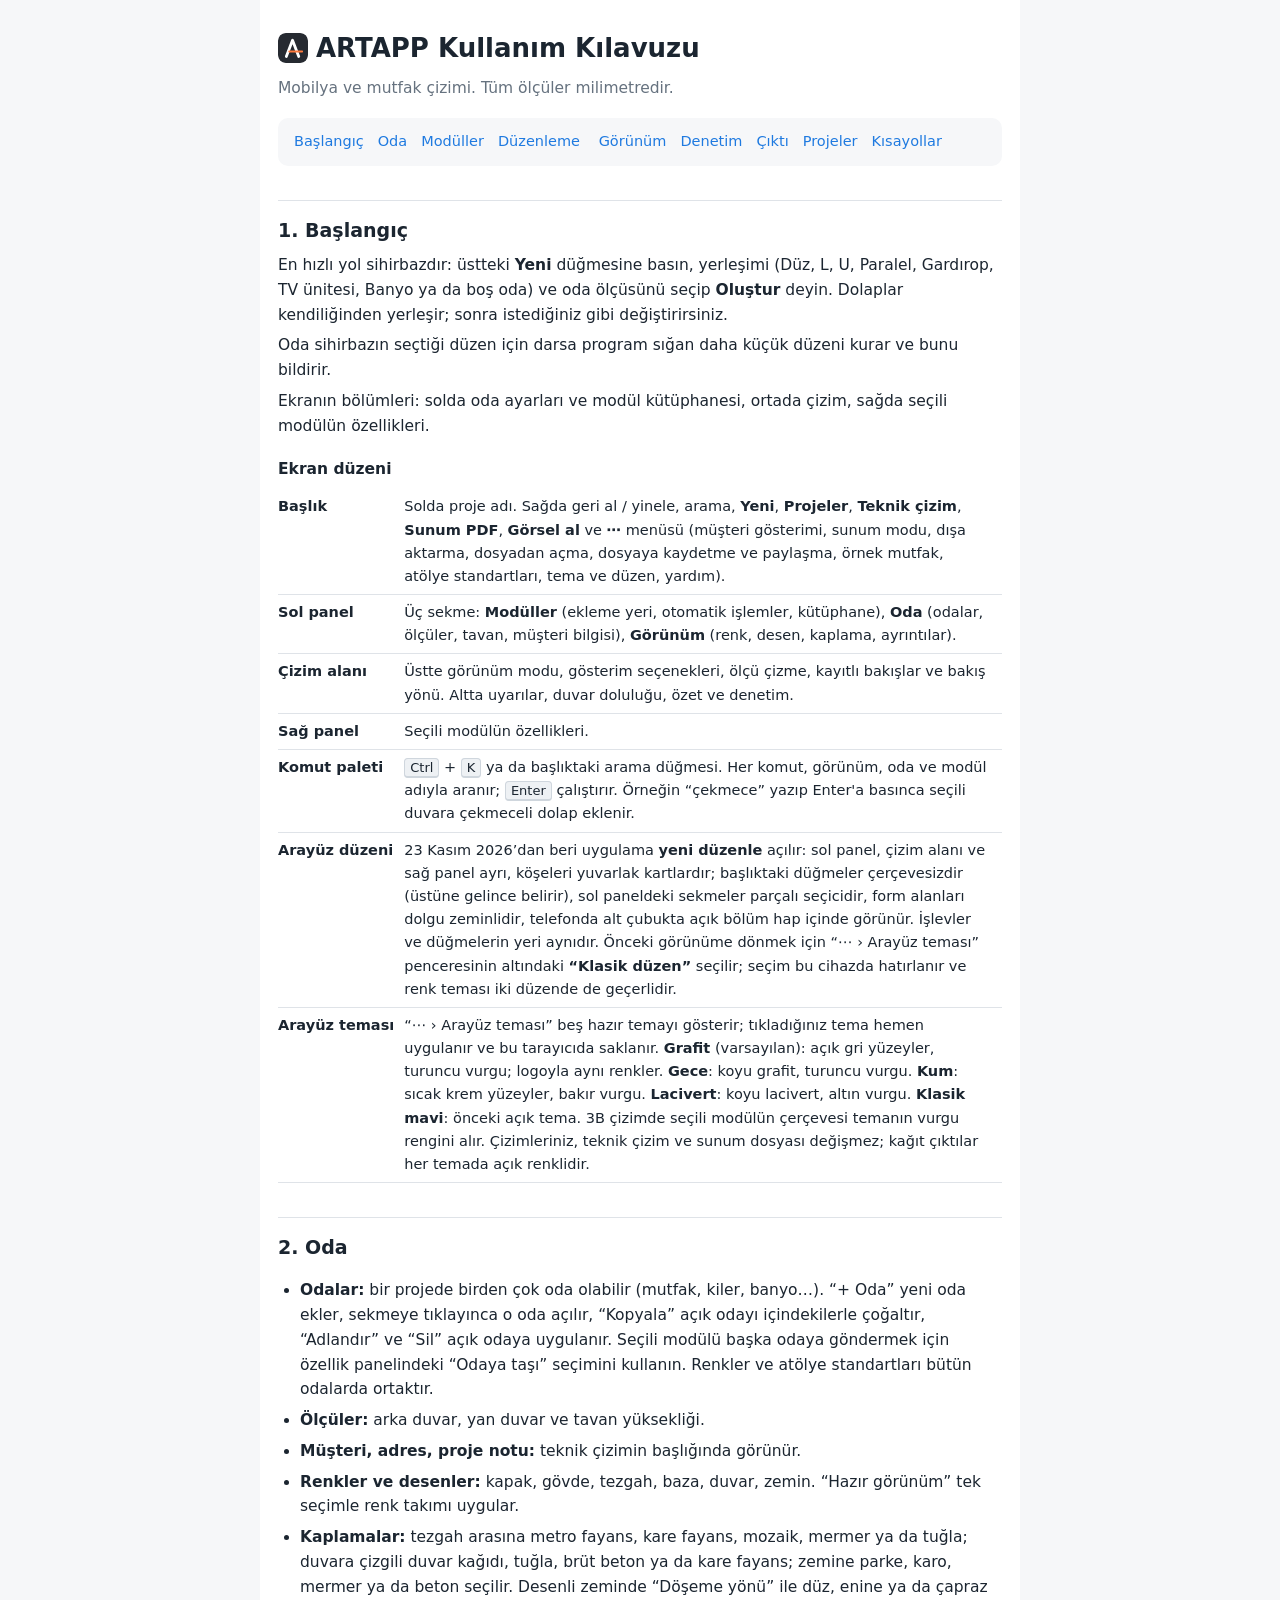
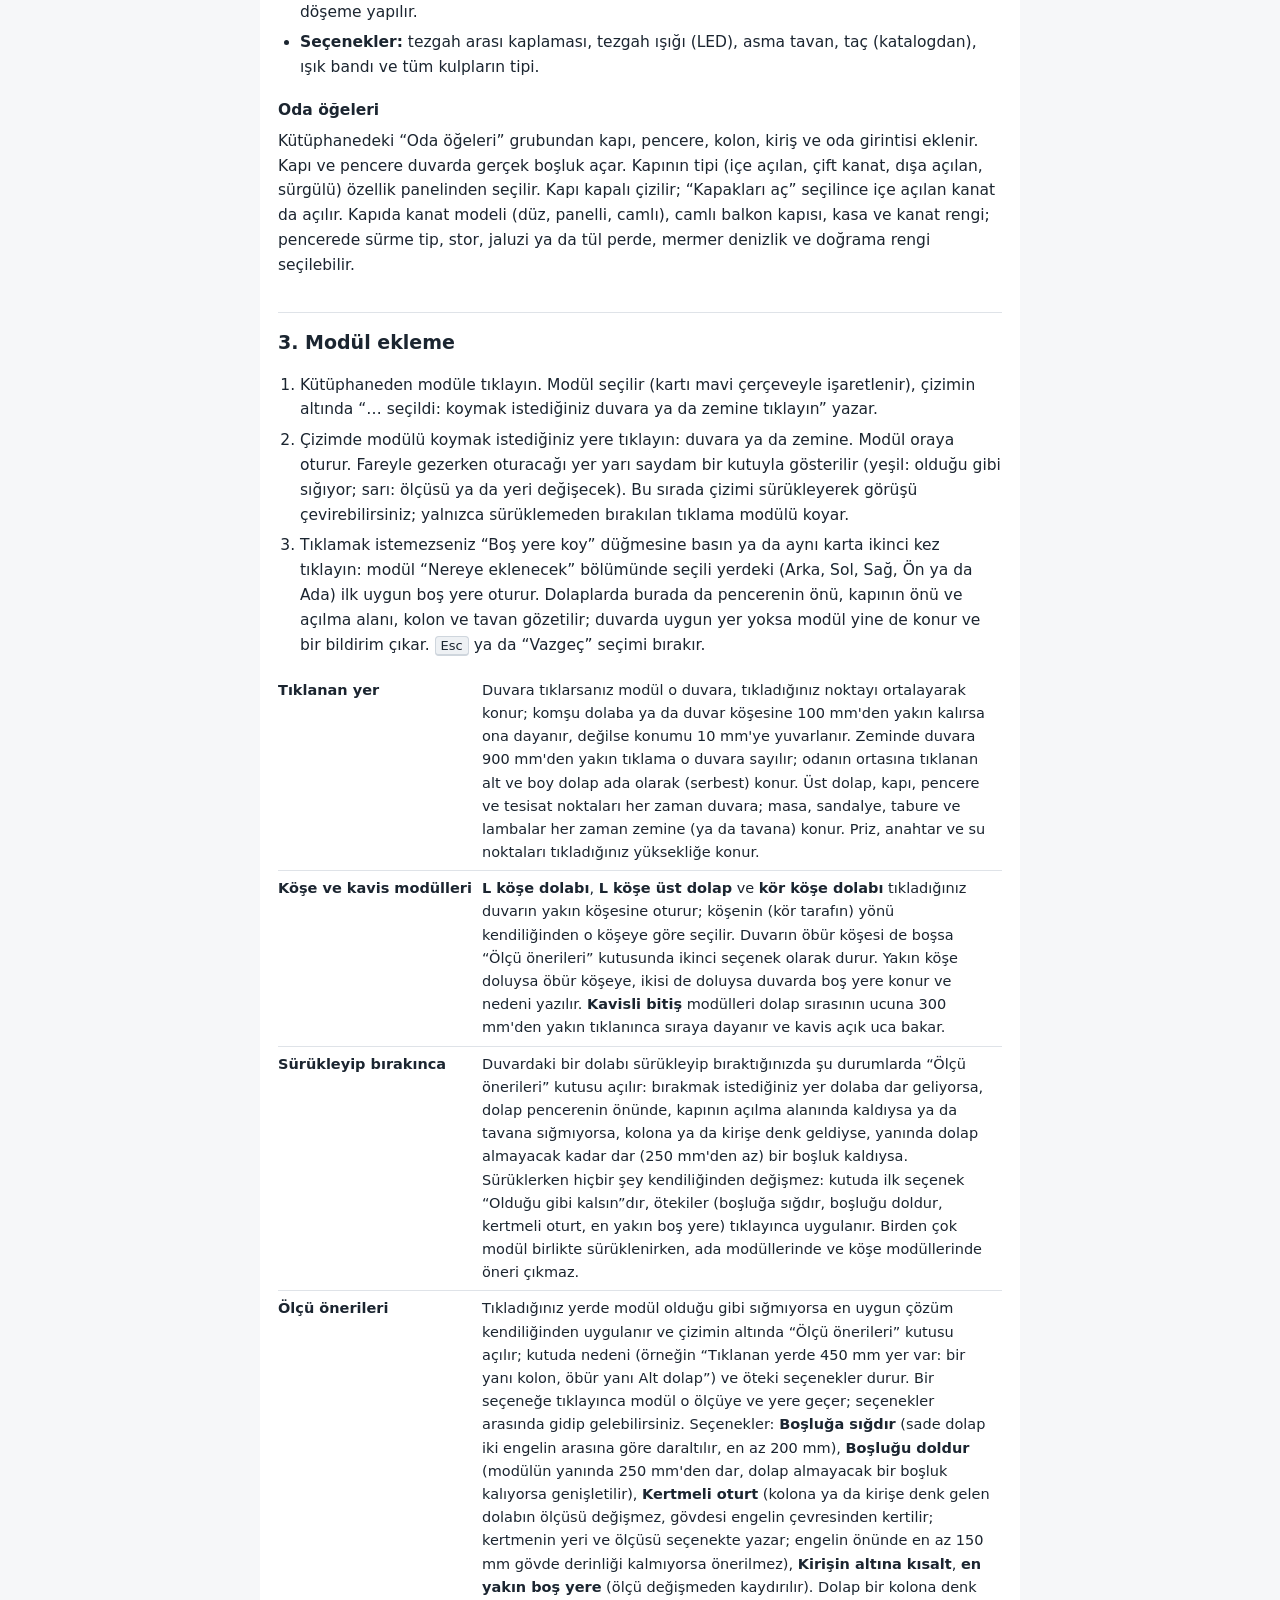
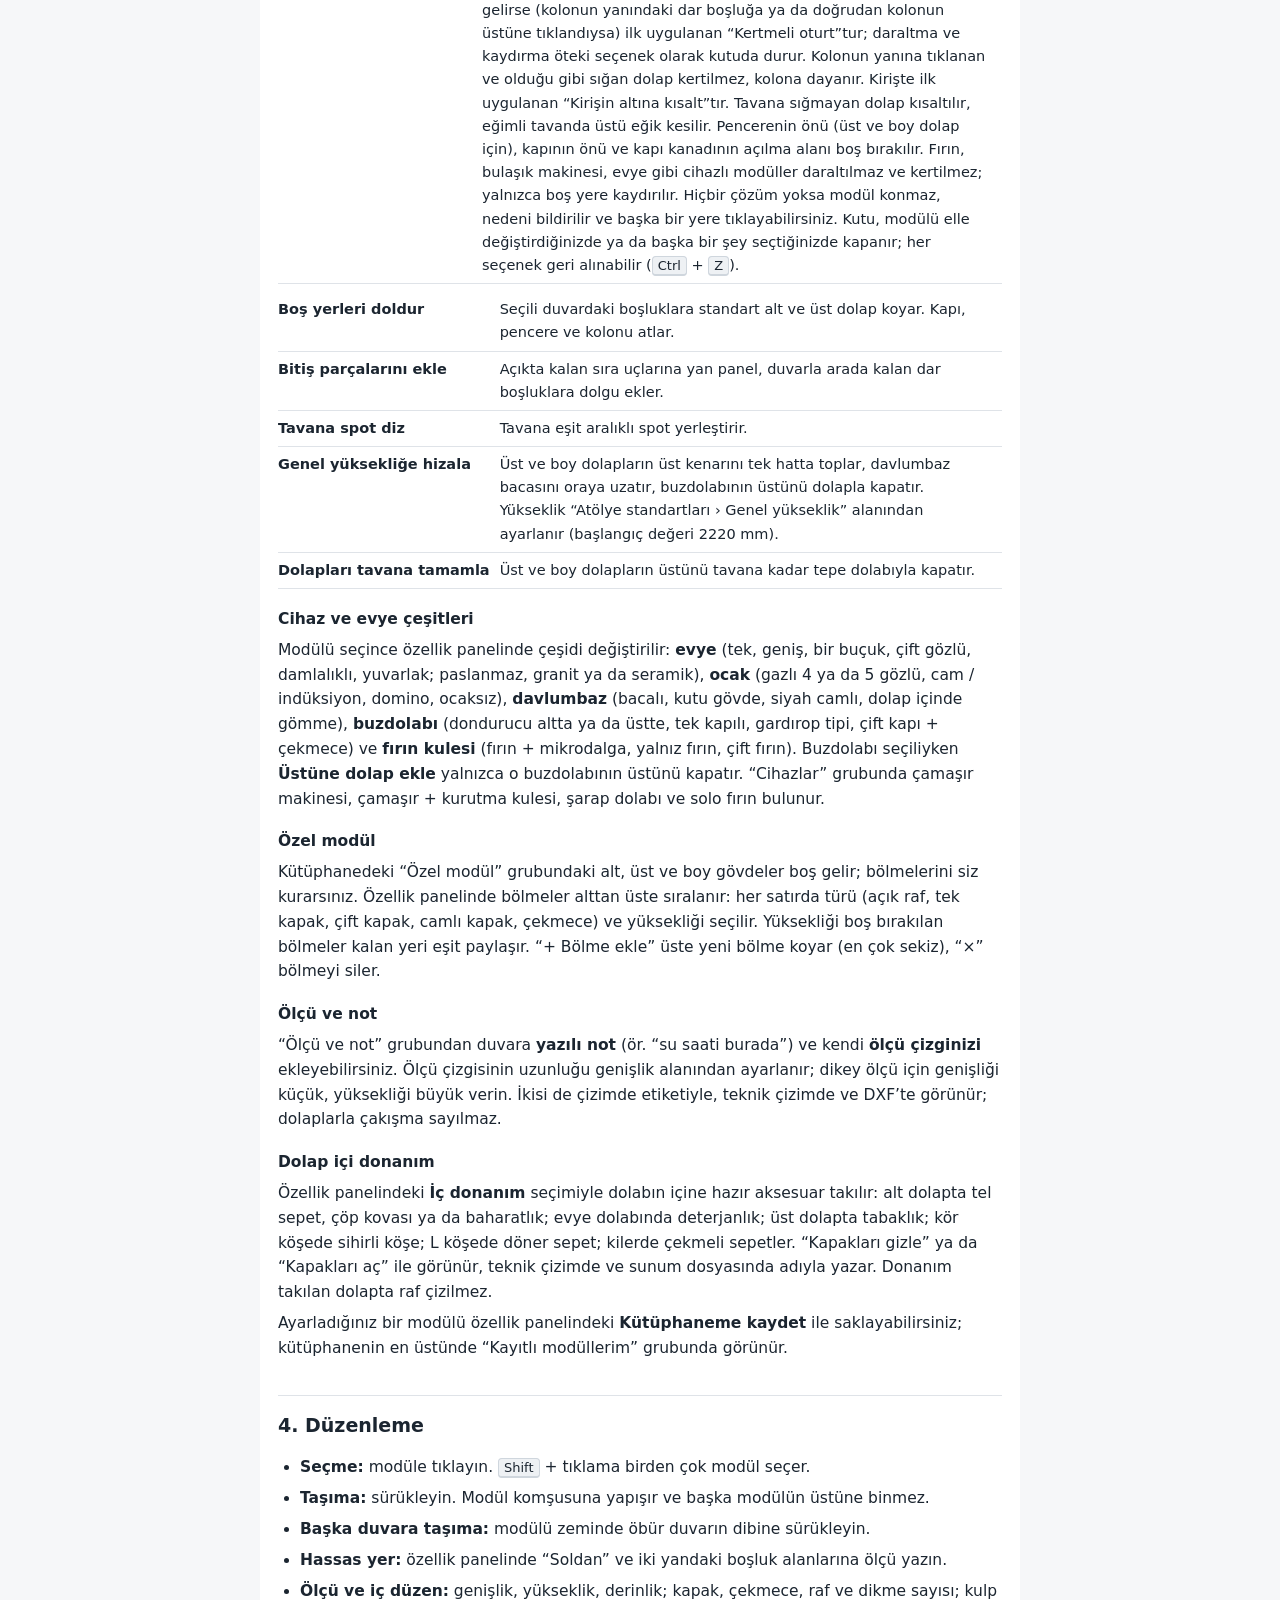
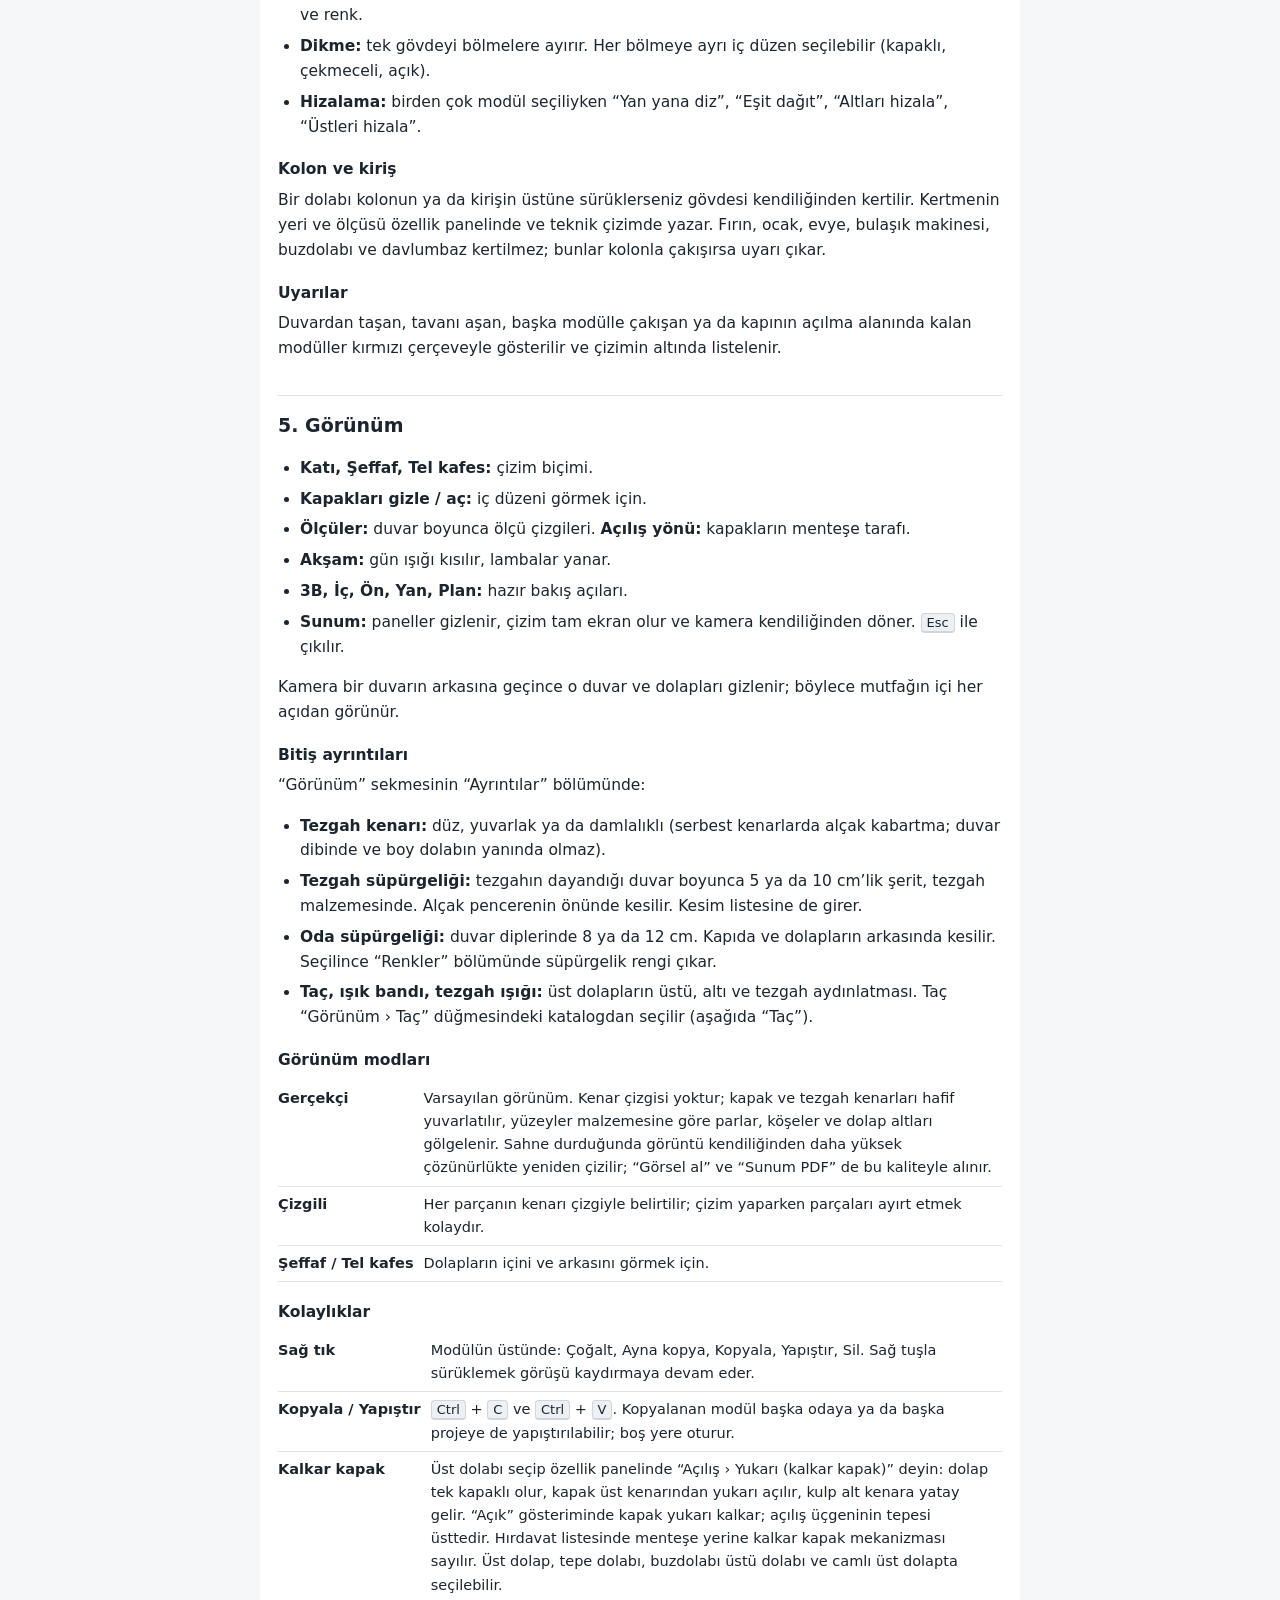
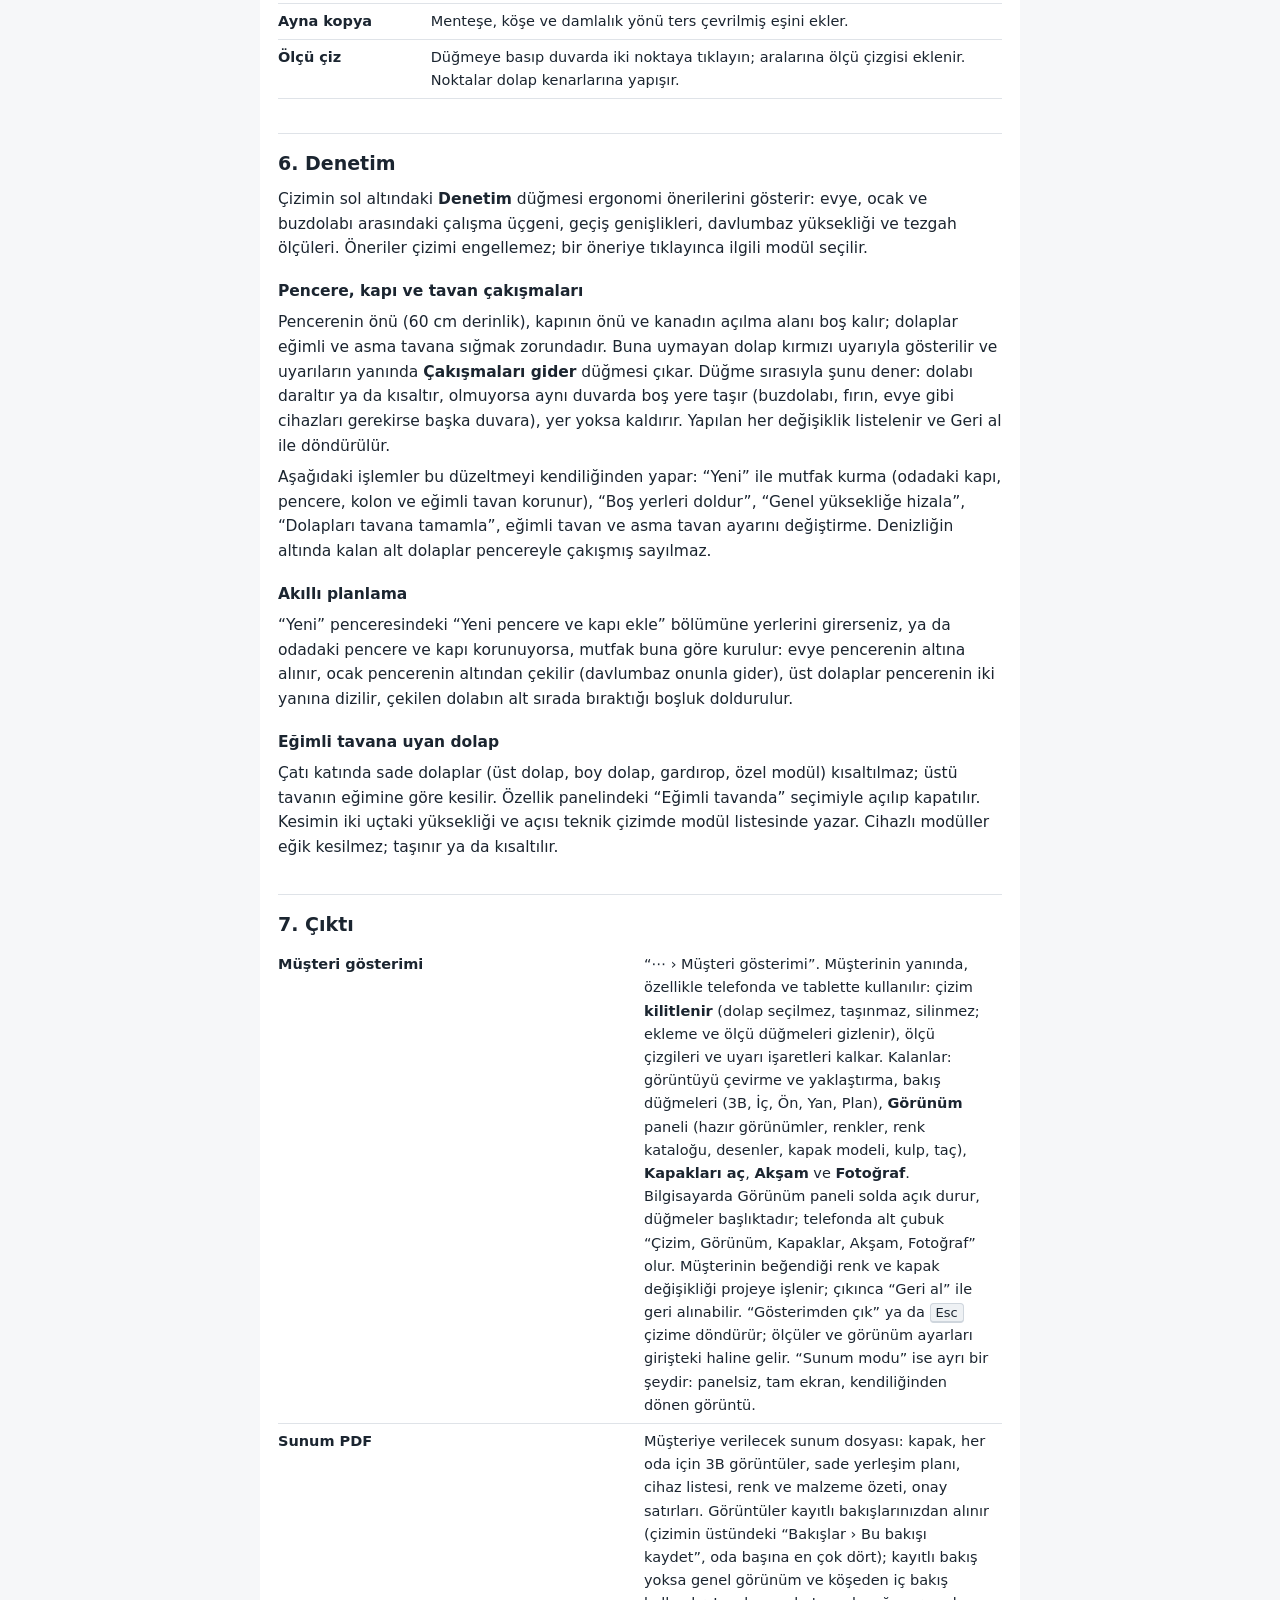
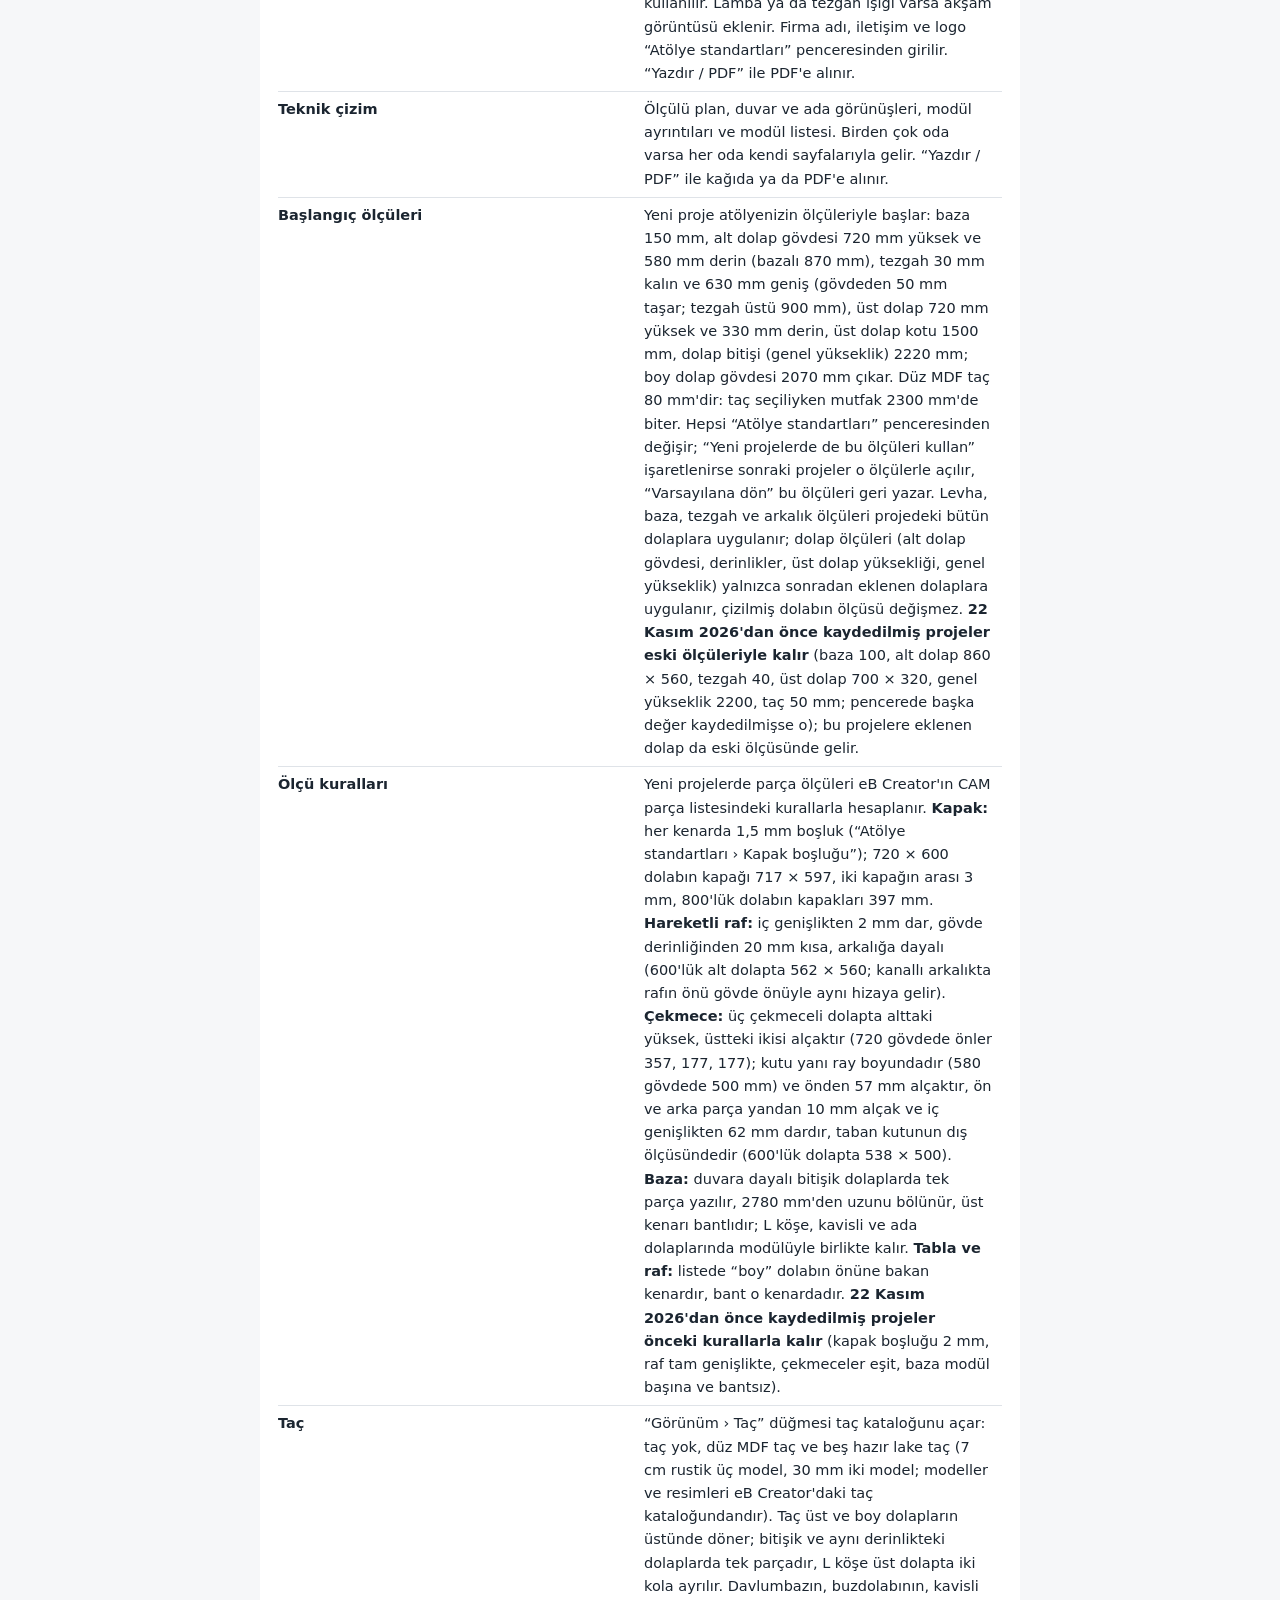
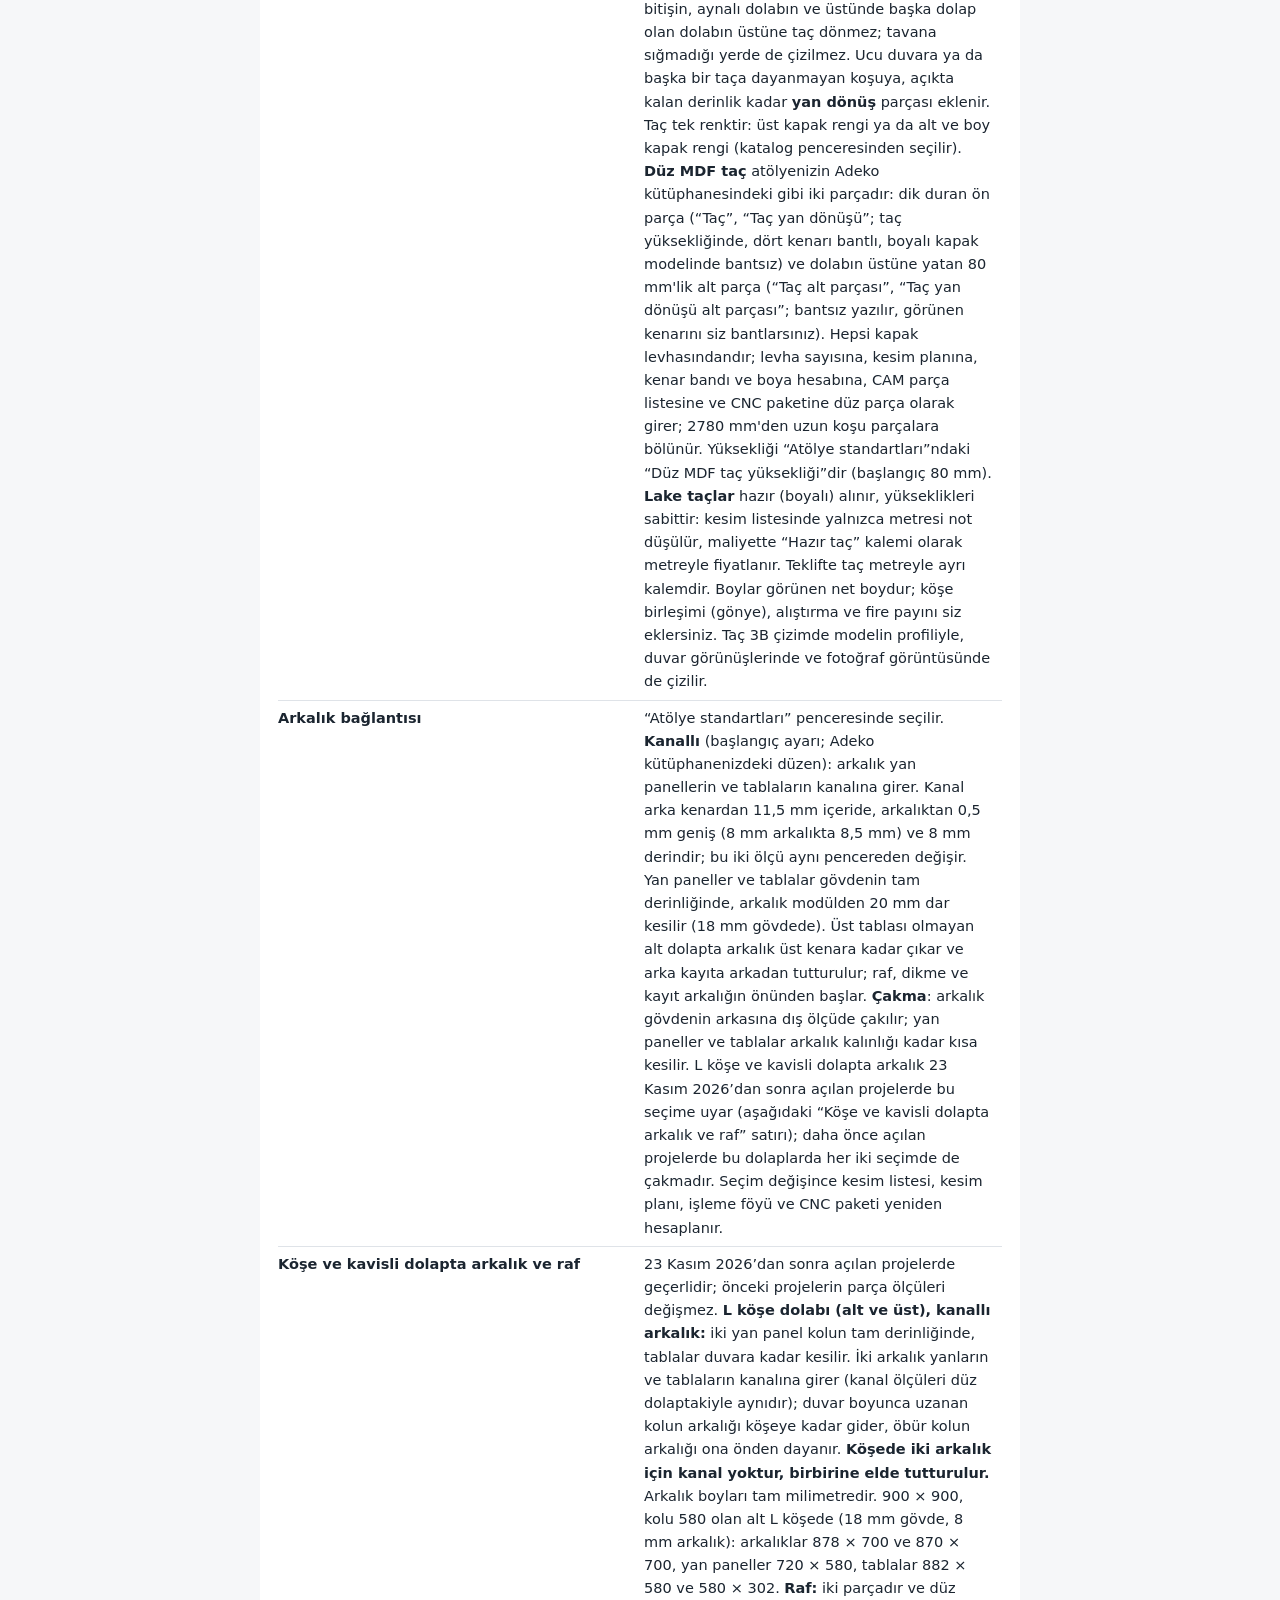
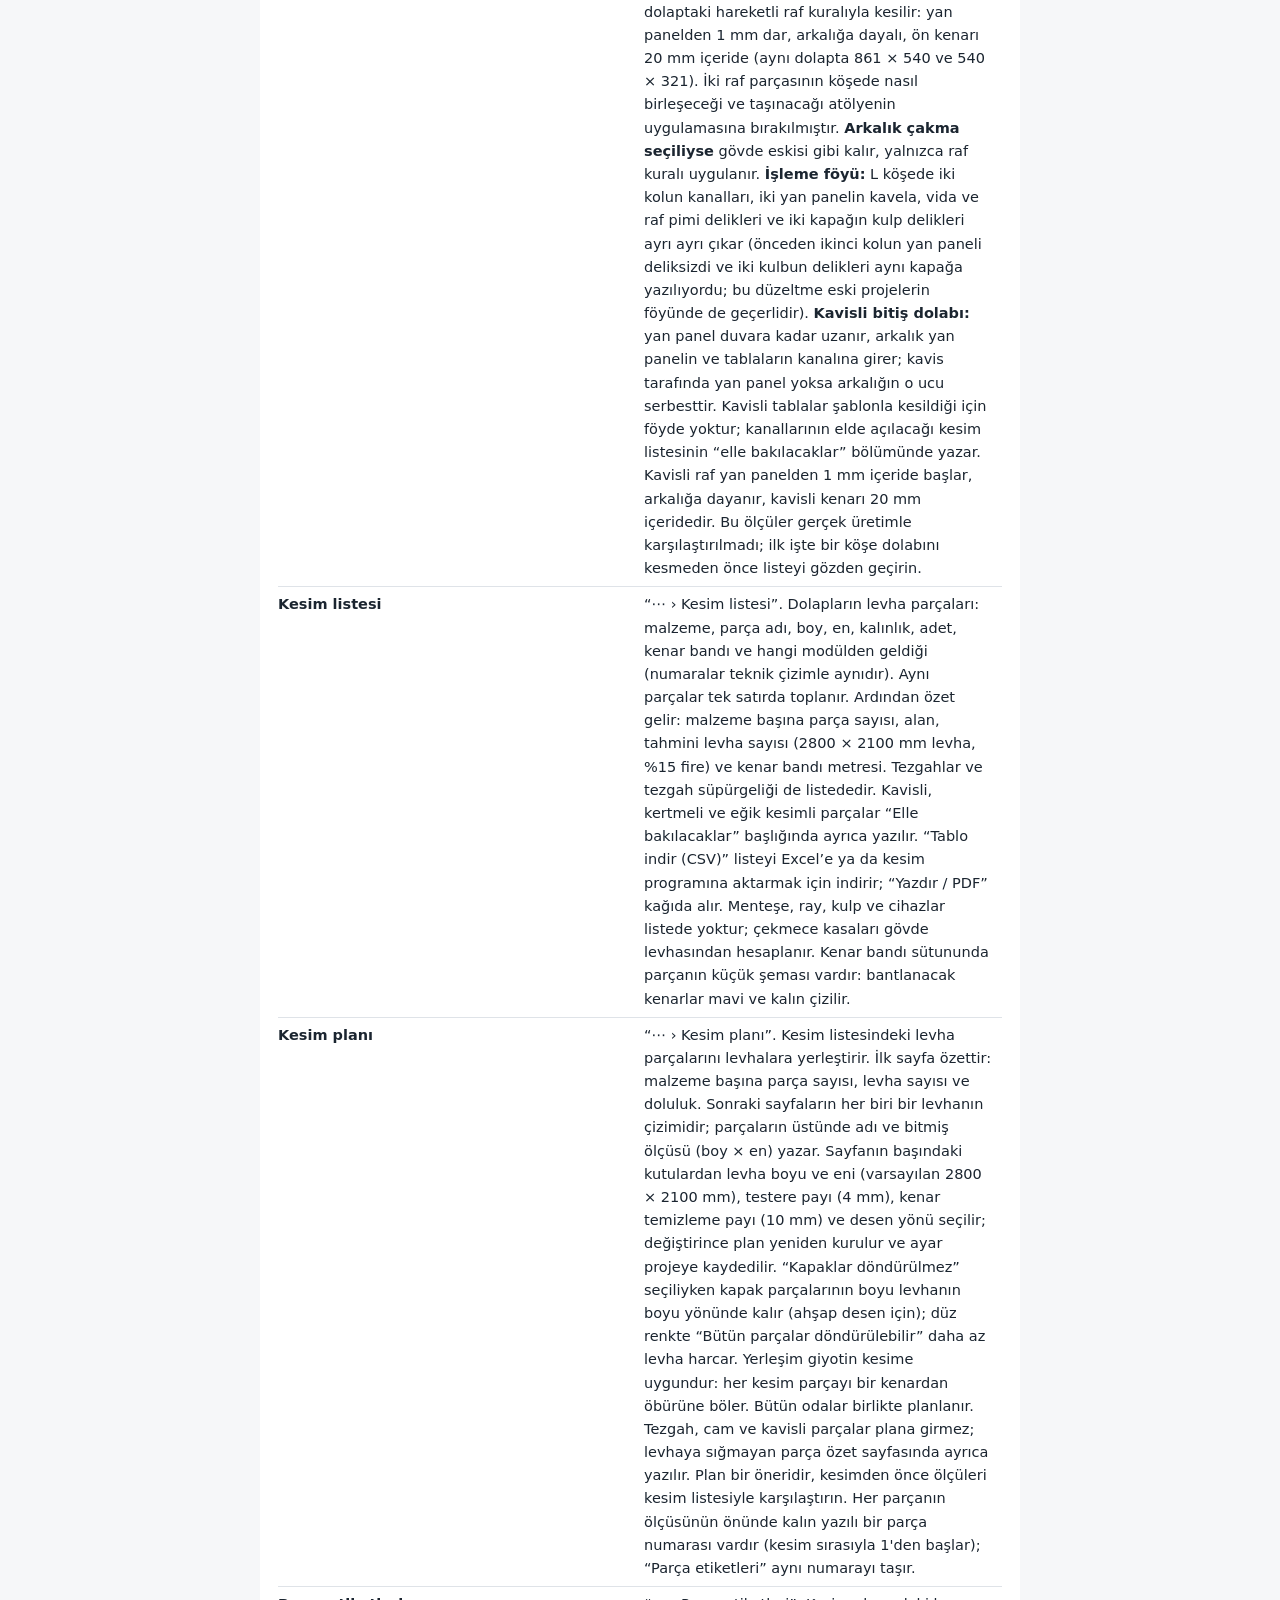
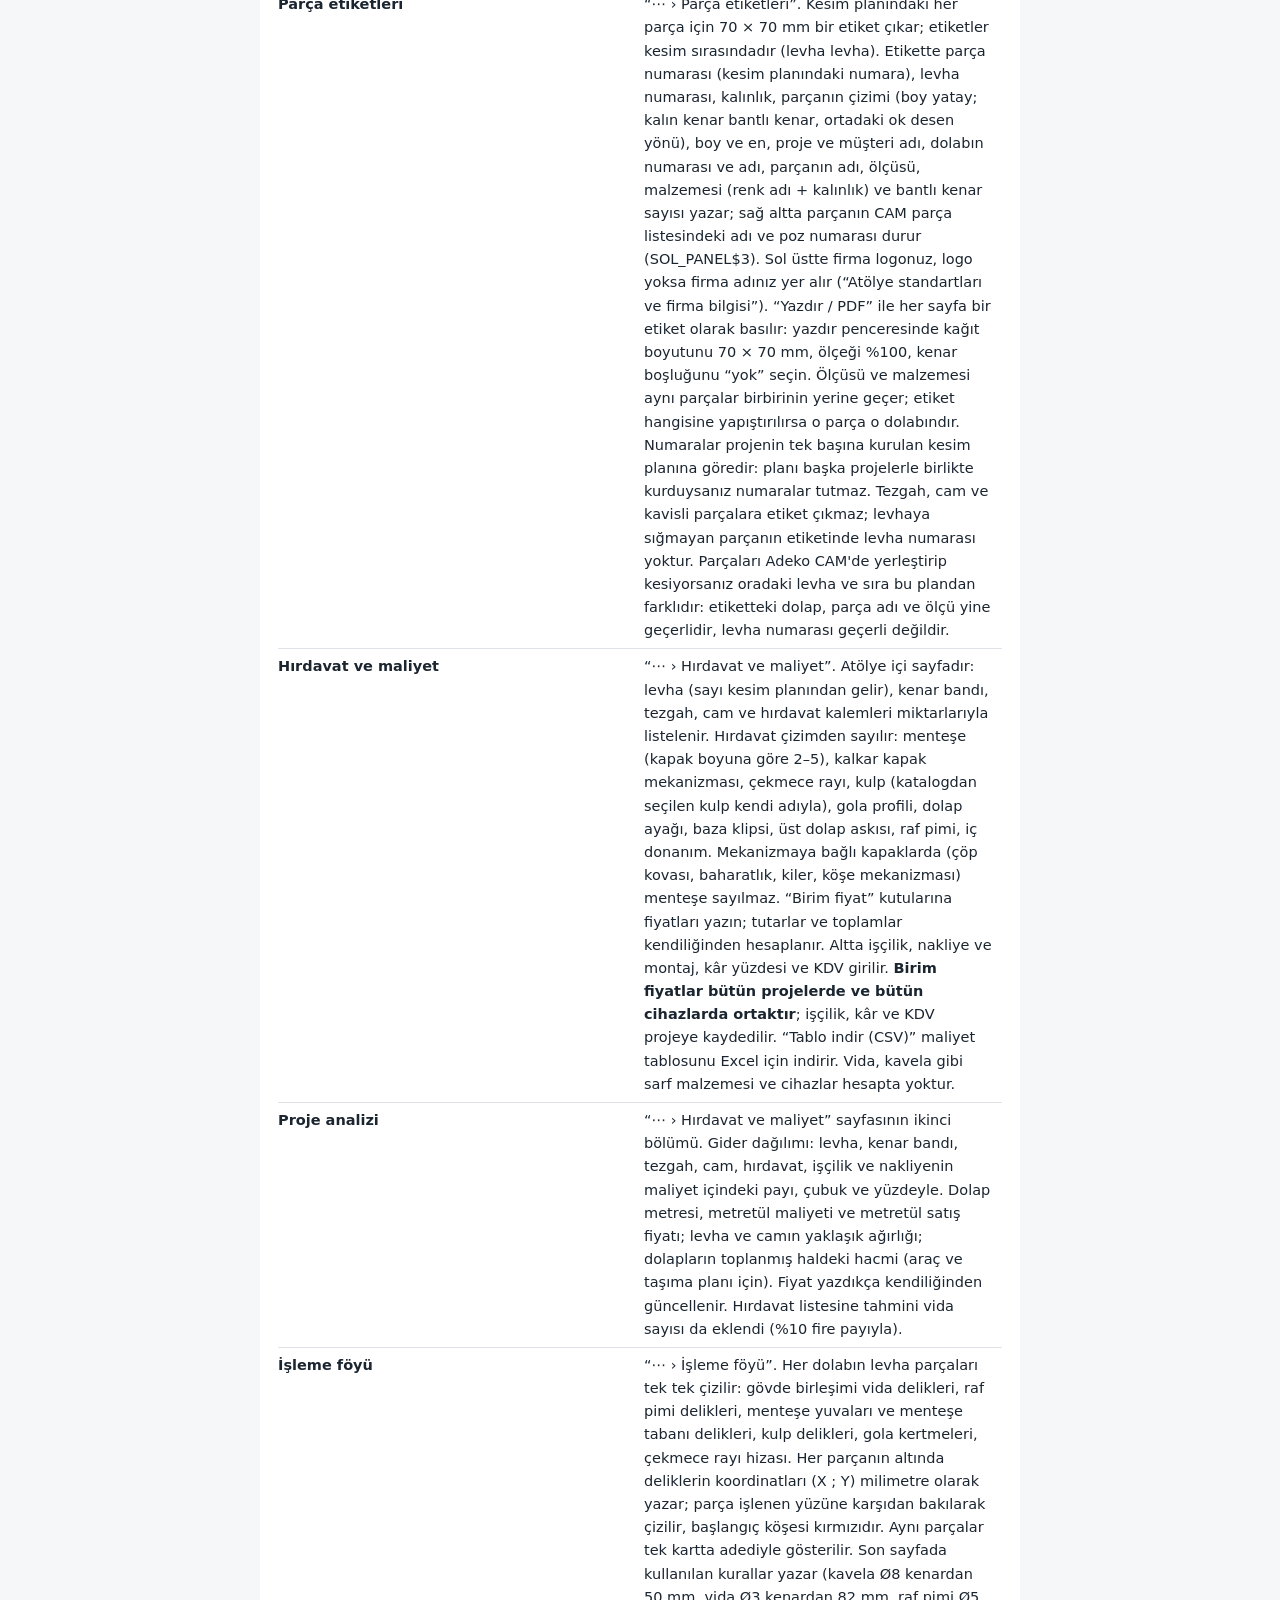
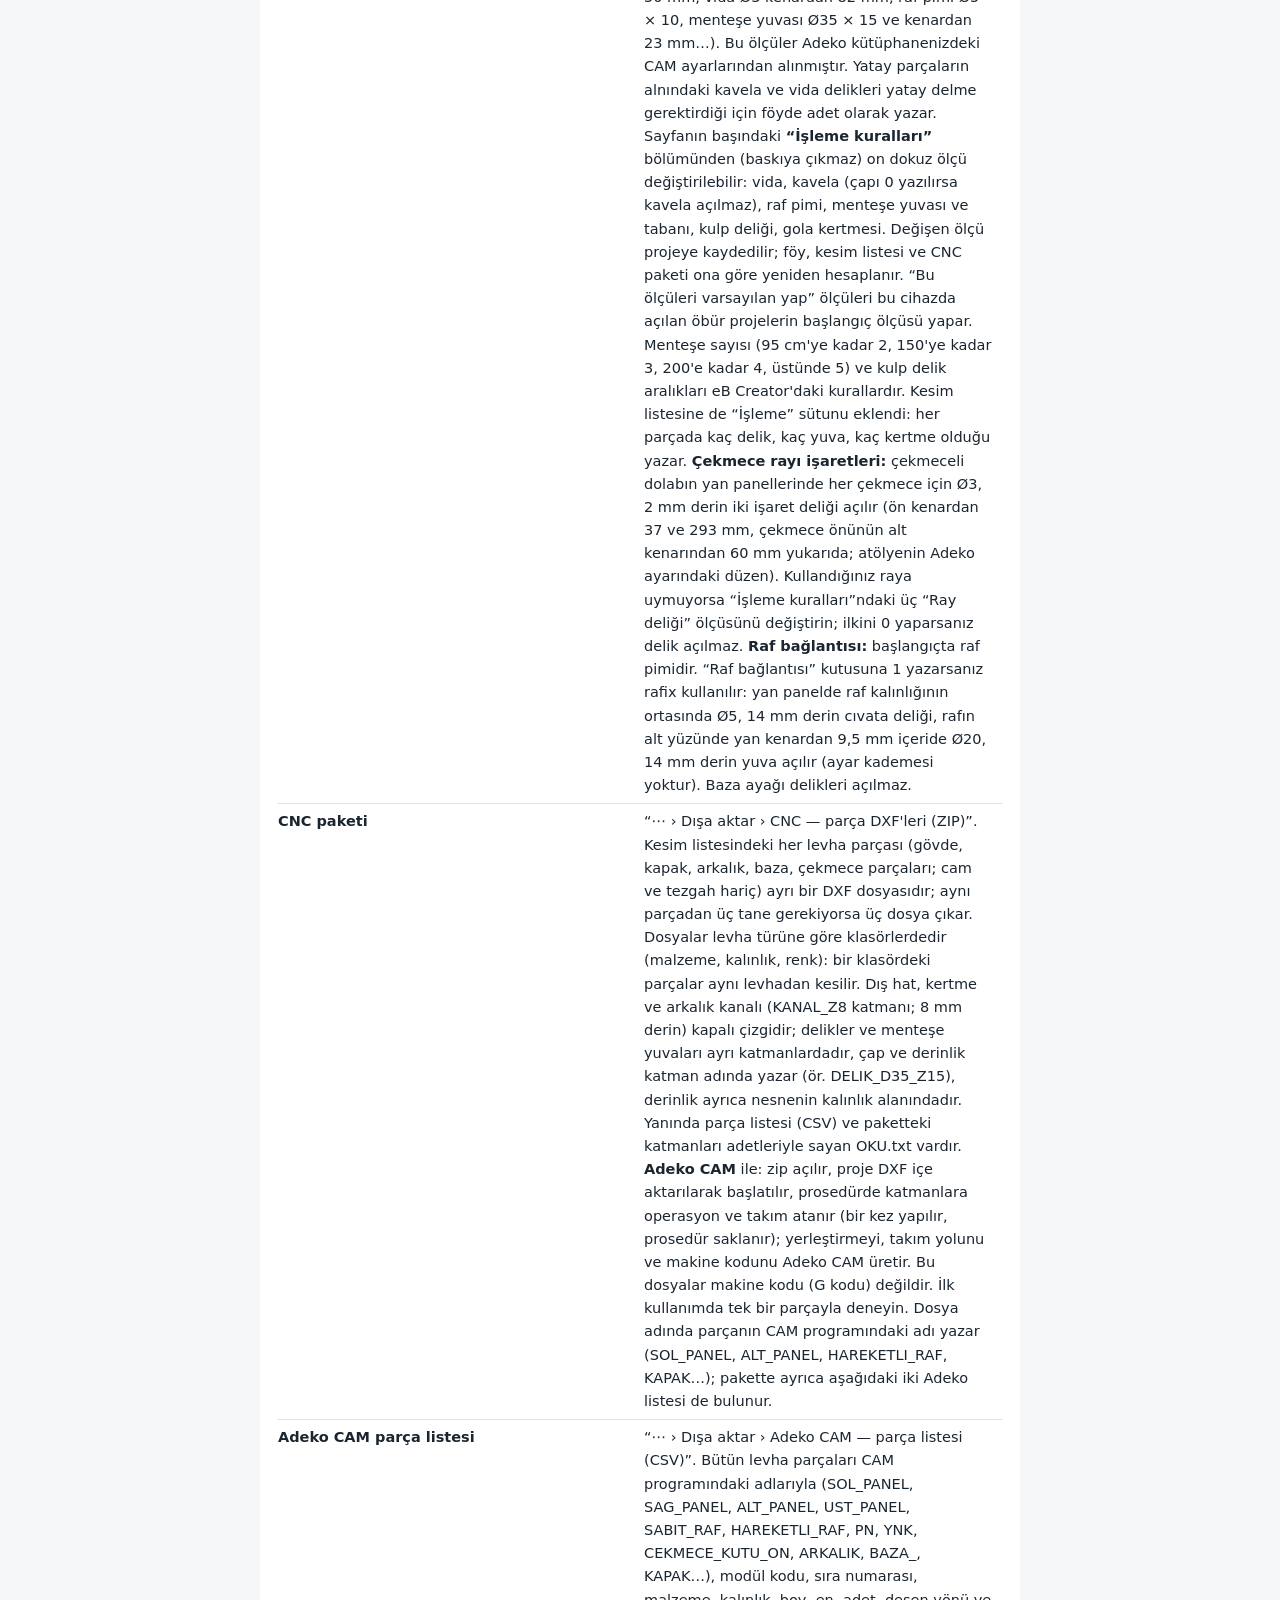
==== commit fd42fea4: "Güncelleme: 23.11.2026 00:22" ====
--- a/kilavuz.html
+++ b/kilavuz.html
@@ -41,11 +41,12 @@
 
   <h3>Ekran düzeni</h3>
   <table>
-    <tr><th>Başlık</th><td>Solda proje adı. Sağda geri al / yinele, arama, <b>Yeni</b>, <b>Projeler</b>, <b>Teknik çizim</b>, <b>Sunum PDF</b>, <b>Görsel al</b> ve <b>⋯</b> menüsü (sunum modu, dışa aktarma, dosyadan açma ve dosyaya kaydetme, örnek mutfak, atölye standartları, tema, yardım).</td></tr>
+    <tr><th>Başlık</th><td>Solda proje adı. Sağda geri al / yinele, arama, <b>Yeni</b>, <b>Projeler</b>, <b>Teknik çizim</b>, <b>Sunum PDF</b>, <b>Görsel al</b> ve <b>⋯</b> menüsü (müşteri gösterimi, sunum modu, dışa aktarma, dosyadan açma, dosyaya kaydetme ve paylaşma, örnek mutfak, atölye standartları, tema ve düzen, yardım).</td></tr>
     <tr><th>Sol panel</th><td>Üç sekme: <b>Modüller</b> (ekleme yeri, otomatik işlemler, kütüphane), <b>Oda</b> (odalar, ölçüler, tavan, müşteri bilgisi), <b>Görünüm</b> (renk, desen, kaplama, ayrıntılar).</td></tr>
     <tr><th>Çizim alanı</th><td>Üstte görünüm modu, gösterim seçenekleri, ölçü çizme, kayıtlı bakışlar ve bakış yönü. Altta uyarılar, duvar doluluğu, özet ve denetim.</td></tr>
     <tr><th>Sağ panel</th><td>Seçili modülün özellikleri.</td></tr>
     <tr><th>Komut paleti</th><td><kbd>Ctrl</kbd> + <kbd>K</kbd> ya da başlıktaki arama düğmesi. Her komut, görünüm, oda ve modül adıyla aranır; <kbd>Enter</kbd> çalıştırır. Örneğin “çekmece” yazıp Enter'a basınca seçili duvara çekmeceli dolap eklenir.</td></tr>
+    <tr><th>Arayüz düzeni</th><td>23 Kasım 2026’dan beri uygulama <b>yeni düzenle</b> açılır: sol panel, çizim alanı ve sağ panel ayrı, köşeleri yuvarlak kartlardır; başlıktaki düğmeler çerçevesizdir (üstüne gelince belirir), sol paneldeki sekmeler parçalı seçicidir, form alanları dolgu zeminlidir, telefonda alt çubukta açık bölüm hap içinde görünür. İşlevler ve düğmelerin yeri aynıdır. Önceki görünüme dönmek için “⋯ › Arayüz teması” penceresinin altındaki <b>“Klasik düzen”</b> seçilir; seçim bu cihazda hatırlanır ve renk teması iki düzende de geçerlidir.</td></tr>
     <tr><th>Arayüz teması</th><td>“⋯ › Arayüz teması” beş hazır temayı gösterir; tıkladığınız tema hemen uygulanır ve bu tarayıcıda saklanır. <b>Grafit</b> (varsayılan): açık gri yüzeyler, turuncu vurgu; logoyla aynı renkler. <b>Gece</b>: koyu grafit, turuncu vurgu. <b>Kum</b>: sıcak krem yüzeyler, bakır vurgu. <b>Lacivert</b>: koyu lacivert, altın vurgu. <b>Klasik mavi</b>: önceki açık tema. 3B çizimde seçili modülün çerçevesi temanın vurgu rengini alır. Çizimleriniz, teknik çizim ve sunum dosyası değişmez; kağıt çıktılar her temada açık renklidir.</td></tr>
   </table>
 
@@ -151,12 +152,14 @@
 
   <h2 id="cikti">7. Çıktı</h2>
   <table>
+    <tr><th>Müşteri gösterimi</th><td>“⋯ › Müşteri gösterimi”. Müşterinin yanında, özellikle telefonda ve tablette kullanılır: çizim <b>kilitlenir</b> (dolap seçilmez, taşınmaz, silinmez; ekleme ve ölçü düğmeleri gizlenir), ölçü çizgileri ve uyarı işaretleri kalkar. Kalanlar: görüntüyü çevirme ve yaklaştırma, bakış düğmeleri (3B, İç, Ön, Yan, Plan), <b>Görünüm</b> paneli (hazır görünümler, renkler, renk kataloğu, desenler, kapak modeli, kulp, taç), <b>Kapakları aç</b>, <b>Akşam</b> ve <b>Fotoğraf</b>. Bilgisayarda Görünüm paneli solda açık durur, düğmeler başlıktadır; telefonda alt çubuk “Çizim, Görünüm, Kapaklar, Akşam, Fotoğraf” olur. Müşterinin beğendiği renk ve kapak değişikliği projeye işlenir; çıkınca “Geri al” ile geri alınabilir. “Gösterimden çık” ya da <kbd>Esc</kbd> çizime döndürür; ölçüler ve görünüm ayarları girişteki haline gelir. “Sunum modu” ise ayrı bir şeydir: panelsiz, tam ekran, kendiliğinden dönen görüntü.</td></tr>
     <tr><th>Sunum PDF</th><td>Müşteriye verilecek sunum dosyası: kapak, her oda için 3B görüntüler, sade yerleşim planı, cihaz listesi, renk ve malzeme özeti, onay satırları. Görüntüler kayıtlı bakışlarınızdan alınır (çizimin üstündeki “Bakışlar › Bu bakışı kaydet”, oda başına en çok dört); kayıtlı bakış yoksa genel görünüm ve köşeden iç bakış kullanılır. Lamba ya da tezgah ışığı varsa akşam görüntüsü eklenir. Firma adı, iletişim ve logo “Atölye standartları” penceresinden girilir. “Yazdır / PDF” ile PDF'e alınır.</td></tr>
     <tr><th>Teknik çizim</th><td>Ölçülü plan, duvar ve ada görünüşleri, modül ayrıntıları ve modül listesi. Birden çok oda varsa her oda kendi sayfalarıyla gelir. “Yazdır / PDF” ile kağıda ya da PDF'e alınır.</td></tr>
     <tr><th>Başlangıç ölçüleri</th><td>Yeni proje atölyenizin ölçüleriyle başlar: baza 150 mm, alt dolap gövdesi 720 mm yüksek ve 580 mm derin (bazalı 870 mm), tezgah 30 mm kalın ve 630 mm geniş (gövdeden 50 mm taşar; tezgah üstü 900 mm), üst dolap 720 mm yüksek ve 330 mm derin, üst dolap kotu 1500 mm, dolap bitişi (genel yükseklik) 2220 mm; boy dolap gövdesi 2070 mm çıkar. Düz MDF taç 80 mm'dir: taç seçiliyken mutfak 2300 mm'de biter. Hepsi “Atölye standartları” penceresinden değişir; “Yeni projelerde de bu ölçüleri kullan” işaretlenirse sonraki projeler o ölçülerle açılır, “Varsayılana dön” bu ölçüleri geri yazar. Levha, baza, tezgah ve arkalık ölçüleri projedeki bütün dolaplara uygulanır; dolap ölçüleri (alt dolap gövdesi, derinlikler, üst dolap yüksekliği, genel yükseklik) yalnızca sonradan eklenen dolaplara uygulanır, çizilmiş dolabın ölçüsü değişmez. <b>22 Kasım 2026'dan önce kaydedilmiş projeler eski ölçüleriyle kalır</b> (baza 100, alt dolap 860 × 560, tezgah 40, üst dolap 700 × 320, genel yükseklik 2200, taç 50 mm; pencerede başka değer kaydedilmişse o); bu projelere eklenen dolap da eski ölçüsünde gelir.</td></tr>
     <tr><th>Ölçü kuralları</th><td>Yeni projelerde parça ölçüleri eB Creator'ın CAM parça listesindeki kurallarla hesaplanır. <b>Kapak:</b> her kenarda 1,5 mm boşluk (“Atölye standartları › Kapak boşluğu”); 720 × 600 dolabın kapağı 717 × 597, iki kapağın arası 3 mm, 800'lük dolabın kapakları 397 mm. <b>Hareketli raf:</b> iç genişlikten 2 mm dar, gövde derinliğinden 20 mm kısa, arkalığa dayalı (600'lük alt dolapta 562 × 560; kanallı arkalıkta rafın önü gövde önüyle aynı hizaya gelir). <b>Çekmece:</b> üç çekmeceli dolapta alttaki yüksek, üstteki ikisi alçaktır (720 gövdede önler 357, 177, 177); kutu yanı ray boyundadır (580 gövdede 500 mm) ve önden 57 mm alçaktır, ön ve arka parça yandan 10 mm alçak ve iç genişlikten 62 mm dardır, taban kutunun dış ölçüsündedir (600'lük dolapta 538 × 500). <b>Baza:</b> duvara dayalı bitişik dolaplarda tek parça yazılır, 2780 mm'den uzunu bölünür, üst kenarı bantlıdır; L köşe, kavisli ve ada dolaplarında modülüyle birlikte kalır. <b>Tabla ve raf:</b> listede “boy” dolabın önüne bakan kenardır, bant o kenardadır. <b>22 Kasım 2026'dan önce kaydedilmiş projeler önceki kurallarla kalır</b> (kapak boşluğu 2 mm, raf tam genişlikte, çekmeceler eşit, baza modül başına ve bantsız).</td></tr>
     <tr><th>Taç</th><td>“Görünüm › Taç” düğmesi taç kataloğunu açar: taç yok, düz MDF taç ve beş hazır lake taç (7 cm rustik üç model, 30 mm iki model; modeller ve resimleri eB Creator'daki taç kataloğundandır). Taç üst ve boy dolapların üstünde döner; bitişik ve aynı derinlikteki dolaplarda tek parçadır, L köşe üst dolapta iki kola ayrılır. Davlumbazın, buzdolabının, kavisli bitişin, aynalı dolabın ve üstünde başka dolap olan dolabın üstüne taç dönmez; tavana sığmadığı yerde de çizilmez. Ucu duvara ya da başka bir taça dayanmayan koşuya, açıkta kalan derinlik kadar <b>yan dönüş</b> parçası eklenir. Taç tek renktir: üst kapak rengi ya da alt ve boy kapak rengi (katalog penceresinden seçilir). <b>Düz MDF taç</b> atölyenizin Adeko kütüphanesindeki gibi iki parçadır: dik duran ön parça (“Taç”, “Taç yan dönüşü”; taç yüksekliğinde, dört kenarı bantlı, boyalı kapak modelinde bantsız) ve dolabın üstüne yatan 80 mm'lik alt parça (“Taç alt parçası”, “Taç yan dönüşü alt parçası”; bantsız yazılır, görünen kenarını siz bantlarsınız). Hepsi kapak levhasındandır; levha sayısına, kesim planına, kenar bandı ve boya hesabına, CAM parça listesine ve CNC paketine düz parça olarak girer; 2780 mm'den uzun koşu parçalara bölünür. Yüksekliği “Atölye standartları”ndaki “Düz MDF taç yüksekliği”dir (başlangıç 80 mm). <b>Lake taçlar</b> hazır (boyalı) alınır, yükseklikleri sabittir: kesim listesinde yalnızca metresi not düşülür, maliyette “Hazır taç” kalemi olarak metreyle fiyatlanır. Teklifte taç metreyle ayrı kalemdir. Boylar görünen net boydur; köşe birleşimi (gönye), alıştırma ve fire payını siz eklersiniz. Taç 3B çizimde modelin profiliyle, duvar görünüşlerinde ve fotoğraf görüntüsünde de çizilir.</td></tr>
-    <tr><th>Arkalık bağlantısı</th><td>“Atölye standartları” penceresinde seçilir. <b>Kanallı</b> (başlangıç ayarı; Adeko kütüphanenizdeki düzen): arkalık yan panellerin ve tablaların kanalına girer. Kanal arka kenardan 11,5 mm içeride, arkalıktan 0,5 mm geniş (8 mm arkalıkta 8,5 mm) ve 8 mm derindir; bu iki ölçü aynı pencereden değişir. Yan paneller ve tablalar gövdenin tam derinliğinde, arkalık modülden 20 mm dar kesilir (18 mm gövdede). Üst tablası olmayan alt dolapta arkalık üst kenara kadar çıkar ve arka kayıta arkadan tutturulur; raf, dikme ve kayıt arkalığın önünden başlar. <b>Çakma</b>: arkalık gövdenin arkasına dış ölçüde çakılır; yan paneller ve tablalar arkalık kalınlığı kadar kısa kesilir. L köşe ve kavisli dolaplarda arkalık her iki seçimde de çakmadır. Seçim değişince kesim listesi, kesim planı, işleme föyü ve CNC paketi yeniden hesaplanır.</td></tr>
+    <tr><th>Arkalık bağlantısı</th><td>“Atölye standartları” penceresinde seçilir. <b>Kanallı</b> (başlangıç ayarı; Adeko kütüphanenizdeki düzen): arkalık yan panellerin ve tablaların kanalına girer. Kanal arka kenardan 11,5 mm içeride, arkalıktan 0,5 mm geniş (8 mm arkalıkta 8,5 mm) ve 8 mm derindir; bu iki ölçü aynı pencereden değişir. Yan paneller ve tablalar gövdenin tam derinliğinde, arkalık modülden 20 mm dar kesilir (18 mm gövdede). Üst tablası olmayan alt dolapta arkalık üst kenara kadar çıkar ve arka kayıta arkadan tutturulur; raf, dikme ve kayıt arkalığın önünden başlar. <b>Çakma</b>: arkalık gövdenin arkasına dış ölçüde çakılır; yan paneller ve tablalar arkalık kalınlığı kadar kısa kesilir. L köşe ve kavisli dolapta arkalık 23 Kasım 2026’dan sonra açılan projelerde bu seçime uyar (aşağıdaki “Köşe ve kavisli dolapta arkalık ve raf” satırı); daha önce açılan projelerde bu dolaplarda her iki seçimde de çakmadır. Seçim değişince kesim listesi, kesim planı, işleme föyü ve CNC paketi yeniden hesaplanır.</td></tr>
+    <tr><th>Köşe ve kavisli dolapta arkalık ve raf</th><td>23 Kasım 2026’dan sonra açılan projelerde geçerlidir; önceki projelerin parça ölçüleri değişmez. <b>L köşe dolabı (alt ve üst), kanallı arkalık:</b> iki yan panel kolun tam derinliğinde, tablalar duvara kadar kesilir. İki arkalık yanların ve tablaların kanalına girer (kanal ölçüleri düz dolaptakiyle aynıdır); duvar boyunca uzanan kolun arkalığı köşeye kadar gider, öbür kolun arkalığı ona önden dayanır. <b>Köşede iki arkalık için kanal yoktur, birbirine elde tutturulur.</b> Arkalık boyları tam milimetredir. 900 × 900, kolu 580 olan alt L köşede (18 mm gövde, 8 mm arkalık): arkalıklar 878 × 700 ve 870 × 700, yan paneller 720 × 580, tablalar 882 × 580 ve 580 × 302. <b>Raf:</b> iki parçadır ve düz dolaptaki hareketli raf kuralıyla kesilir: yan panelden 1 mm dar, arkalığa dayalı, ön kenarı 20 mm içeride (aynı dolapta 861 × 540 ve 540 × 321). İki raf parçasının köşede nasıl birleşeceği ve taşınacağı atölyenin uygulamasına bırakılmıştır. <b>Arkalık çakma seçiliyse</b> gövde eskisi gibi kalır, yalnızca raf kuralı uygulanır. <b>İşleme föyü:</b> L köşede iki kolun kanalları, iki yan panelin kavela, vida ve raf pimi delikleri ve iki kapağın kulp delikleri ayrı ayrı çıkar (önceden ikinci kolun yan paneli deliksizdi ve iki kulbun delikleri aynı kapağa yazılıyordu; bu düzeltme eski projelerin föyünde de geçerlidir). <b>Kavisli bitiş dolabı:</b> yan panel duvara kadar uzanır, arkalık yan panelin ve tablaların kanalına girer; kavis tarafında yan panel yoksa arkalığın o ucu serbesttir. Kavisli tablalar şablonla kesildiği için föyde yoktur; kanallarının elde açılacağı kesim listesinin “elle bakılacaklar” bölümünde yazar. Kavisli raf yan panelden 1 mm içeride başlar, arkalığa dayanır, kavisli kenarı 20 mm içeridedir. Bu ölçüler gerçek üretimle karşılaştırılmadı; ilk işte bir köşe dolabını kesmeden önce listeyi gözden geçirin.</td></tr>
     <tr><th>Kesim listesi</th><td>“⋯ › Kesim listesi”. Dolapların levha parçaları: malzeme, parça adı, boy, en, kalınlık, adet, kenar bandı ve hangi modülden geldiği (numaralar teknik çizimle aynıdır). Aynı parçalar tek satırda toplanır. Ardından özet gelir: malzeme başına parça sayısı, alan, tahmini levha sayısı (2800 × 2100 mm levha, %15 fire) ve kenar bandı metresi. Tezgahlar ve tezgah süpürgeliği de listededir. Kavisli, kertmeli ve eğik kesimli parçalar “Elle bakılacaklar” başlığında ayrıca yazılır. “Tablo indir (CSV)” listeyi Excel’e ya da kesim programına aktarmak için indirir; “Yazdır / PDF” kağıda alır. Menteşe, ray, kulp ve cihazlar listede yoktur; çekmece kasaları gövde levhasından hesaplanır. Kenar bandı sütununda parçanın küçük şeması vardır: bantlanacak kenarlar mavi ve kalın çizilir.</td></tr>
     <tr><th>Kesim planı</th><td>“⋯ › Kesim planı”. Kesim listesindeki levha parçalarını levhalara yerleştirir. İlk sayfa özettir: malzeme başına parça sayısı, levha sayısı ve doluluk. Sonraki sayfaların her biri bir levhanın çizimidir; parçaların üstünde adı ve bitmiş ölçüsü (boy × en) yazar. Sayfanın başındaki kutulardan levha boyu ve eni (varsayılan 2800 × 2100 mm), testere payı (4 mm), kenar temizleme payı (10 mm) ve desen yönü seçilir; değiştirince plan yeniden kurulur ve ayar projeye kaydedilir. “Kapaklar döndürülmez” seçiliyken kapak parçalarının boyu levhanın boyu yönünde kalır (ahşap desen için); düz renkte “Bütün parçalar döndürülebilir” daha az levha harcar. Yerleşim giyotin kesime uygundur: her kesim parçayı bir kenardan öbürüne böler. Bütün odalar birlikte planlanır. Tezgah, cam ve kavisli parçalar plana girmez; levhaya sığmayan parça özet sayfasında ayrıca yazılır. Plan bir öneridir, kesimden önce ölçüleri kesim listesiyle karşılaştırın. Her parçanın ölçüsünün önünde kalın yazılı bir parça numarası vardır (kesim sırasıyla 1'den başlar); “Parça etiketleri” aynı numarayı taşır.</td></tr>
     <tr><th>Parça etiketleri</th><td>“⋯ › Parça etiketleri”. Kesim planındaki her parça için 70 × 70 mm bir etiket çıkar; etiketler kesim sırasındadır (levha levha). Etikette parça numarası (kesim planındaki numara), levha numarası, kalınlık, parçanın çizimi (boy yatay; kalın kenar bantlı kenar, ortadaki ok desen yönü), boy ve en, proje ve müşteri adı, dolabın numarası ve adı, parçanın adı, ölçüsü, malzemesi (renk adı + kalınlık) ve bantlı kenar sayısı yazar; sağ altta parçanın CAM parça listesindeki adı ve poz numarası durur (SOL_PANEL$3). Sol üstte firma logonuz, logo yoksa firma adınız yer alır (“Atölye standartları ve firma bilgisi”). “Yazdır / PDF” ile her sayfa bir etiket olarak basılır: yazdır penceresinde kağıt boyutunu 70 × 70 mm, ölçeği %100, kenar boşluğunu “yok” seçin. Ölçüsü ve malzemesi aynı parçalar birbirinin yerine geçer; etiket hangisine yapıştırılırsa o parça o dolabındır. Numaralar projenin tek başına kurulan kesim planına göredir: planı başka projelerle birlikte kurduysanız numaralar tutmaz. Tezgah, cam ve kavisli parçalara etiket çıkmaz; levhaya sığmayan parçanın etiketinde levha numarası yoktur. Parçaları Adeko CAM'de yerleştirip kesiyorsanız oradaki levha ve sıra bu plandan farklıdır: etiketteki dolap, parça adı ve ölçü yine geçerlidir, levha numarası geçerli değildir.</td></tr>
@@ -195,7 +198,8 @@
     <li><b>Bağlantı yokken:</b> çalışmaya devam edebilirsiniz; değişiklikler cihazda saklanır ve bağlantı gelince kendiliğinden gönderilir. Projeler penceresinin üstündeki yazı bağlantı durumunu söyler.</li>
     <li><b>Aynı proje iki cihazda ayrı ayrı değişirse</b> hiçbiri atılmaz: yenisi asıl proje olarak kalır, öteki “(diğer cihazdaki sürüm)” ya da “(bu cihazdaki sürüm)” adıyla listede ayrı bir proje olur.</li>
     <li><b>Silme:</b> silinen proje bütün cihazlardan kalkar. Dosyası bilgisayarda <code>veri/silinen</code> klasörüne taşınır; yanlışlıkla silinen proje oradan “Aç” ile geri yüklenebilir.</li>
-    <li><b>Kaydet / Aç:</b> projeyi dosya olarak indirir ya da dosyadan açar. Başka bilgisayara taşımak ve yedeklemek için kullanın.</li>
+    <li><b>Kaydet / Aç:</b> projeyi dosya olarak indirir ya da dosyadan açar. Başka bilgisayara taşımak ve yedeklemek için kullanın. Bilgisayarda proje dosyasını uygulama penceresine <b>sürükleyip bırakmak</b> da “Dosyadan aç” ile aynıdır. Dosyadan açılan proje listeye ayrı bir proje olarak eklenir; açık olan projenin üstüne yazılmaz.</li>
+    <li><b>Paylaş:</b> “⋯ › Paylaş” projeyi dosya olarak gönderir. Telefonda ve tablette cihazın paylaşma menüsü açılır (WhatsApp, e-posta, Dosyalar…); gönderilen dosyanın adı <code>proje-adı.artapp.txt</code> olur (tarayıcılar .json dosyasının paylaşılmasına izin vermediği için .txt; içeriği “Dosyaya kaydet” ile aynıdır). Paylaşma menüsü olmayan cihazda (çoğu bilgisayar) dosya indirilir; onu WhatsApp ya da e-postayla kendiniz gönderirsiniz. Karşı tarafta dosya indirilir ve “⋯ › Dosyadan aç” ile ya da bilgisayarda pencereye sürükleyip bırakarak açılır. Dışarıda telefonda çizdiğiniz projeyi atölyeye böyle taşırsınız. Proje dosyasında müşteri adı ve adresi de bulunur; dosyayı kime gönderdiğinize dikkat edin.</li>
   </ul>
   <p class="not">Yedek için <code>veri</code> klasörünü kopyalamak yeterlidir. Önemli çizimleri ayrıca “Kaydet” ile dosyaya da alabilirsiniz. Uygulamada parola yoktur: aynı ağdaki herkes projeleri açıp değiştirebilir.</p>
 
@@ -221,7 +225,8 @@
     <tr><th>Başlık</th><td>Proje adı, geri al, yinele, arama ve “⋯” menüsü. Yeni mutfak, projeler, teknik çizim, Sunum PDF ve görsel alma telefonda “⋯” menüsündedir; arama (büyüteç) her komutu ve modülü adıyla bulur.</td></tr>
     <tr><th>Yatay tutuş</th><td>Bölüm çubuğu sola geçer, panel sağda açılır.</td></tr>
     <tr><th>Telefondan açma</th><td>Bilgisayarda proje klasöründeki <b>ARTAPP-baslat</b> dosyasına çift tıklayın; açılan pencerede “Aynı ağdaki telefon ve tablet” satırındaki adres yazar (örnek: <code>http://192.168.1.20:5173</code>). Telefon bilgisayarla <b>aynı Wi-Fi</b>’a bağlıyken bu adresi tarayıcıya yazın. Pencere açık kaldıkça uygulama çalışır. Bu bilgisayarda ARTAPP, Windows oturumu açılınca kendiliğinden başlar: görev çubuğunda küçültülmüş “ARTAPP” penceresi olarak durur, o pencere kapatılırsa telefon uygulamayı açamaz. Kendiliğinden başlamasını istemezseniz Windows’un Başlangıç klasöründeki (Win + R, <code>shell:startup</code>) “ARTAPP” kısayolunu silin. Windows ilk seferde “Erişime izin ver” diye sorarsa özel ağlar için izin verin. Uygulamada parola yoktur: aynı ağdaki herkes açabilir; internetten erişilemez. Adres zamanla değişebilir; açılmazsa penceredeki güncel adrese bakın.</td></tr>
-    <tr><th>Ana ekrana ekleme</th><td>Tarayıcının “Ana ekrana ekle” seçeneğiyle uygulama simgesiyle açılır.</td></tr>
+    <tr><th>İnternetten açma (her yerden)</th><td>Telefonun tarayıcısına <b>edonardo-creator.github.io/artapp</b> yazın. Atölyedeki bilgisayarın açık olması ya da aynı Wi-Fi’da olmanız gerekmez; ilk açılıştan sonra internet olmadan da açılır. Bu adresteki uygulama ayrı bir <b>yayın kopyasıdır</b>: projeler yalnızca açıldığı cihazda saklanır, atölyedeki ortak projelerle eşitlenmez (Projeler penceresi bunu yazar). Bir projeyi taşımak için “⋯ › Paylaş” ile gönderin (ya da “Dosyaya kaydet” ile dosyaya alın), öbür cihazda “⋯ › Dosyadan aç” ile açın. Yayın kopyasında katalog resimleri (lake kapak, kulp, aksesuar, tezgah plakası, hazır taç) ve aksesuar liste fiyatları yoktur; kataloglar adla ve çizimle görünür, fiyatı kendiniz girersiniz. Telefonda tarayıcı verilerini silerseniz oradaki projeler de silinir; önemli projeyi dosyaya kaydedin. Uygulama değiştiğinde yayın kopyası kendiliğinden yenilenmez: bilgisayarda masaüstündeki <b>“ARTAPP yayını güncelle”</b> kısayoluna (ya da proje klasöründeki <b>ARTAPP-yayinla</b> dosyasına) çift tıklayın. Açılan pencerede önce otomatik sınamalar çalışır; geçerse kopya üretilir ve GitHub’a gönderilir, geçmezse yayın değişmez. Pencere sonucu yazar; bir iki dakika sonra adreste yeni sürüm vardır. Telefon yeni sürümü ilk açılışta arka planda indirir ve üstte <b>“Yeni sürüm indirildi. Geçmek için dokunun.”</b> düğmesini gösterir. Hangi sürümde olduğunuz Projeler penceresindeki “Yayın sürümü” yazısından anlaşılır.</td></tr>
+    <tr><th>Ana ekrana ekleme</th><td>Uygulama ana ekrana eklenince ARTAPP simgesiyle, tarayıcı çubukları olmadan açılır. Android (Chrome): ⋮ menüsü › “Ana ekrana ekle” ya da “Uygulamayı yükle”. iPhone (Safari): Paylaş düğmesi › “Ana Ekrana Ekle”.</td></tr>
   </table>
   <p class="not">Projeler ortaktır: bilgisayarda çizdiğiniz proje telefonda “⋯ › Projeler” listesinde görünür. Ayrıntı için “8. Projeler” bölümüne bakın.</p>
 </main>
